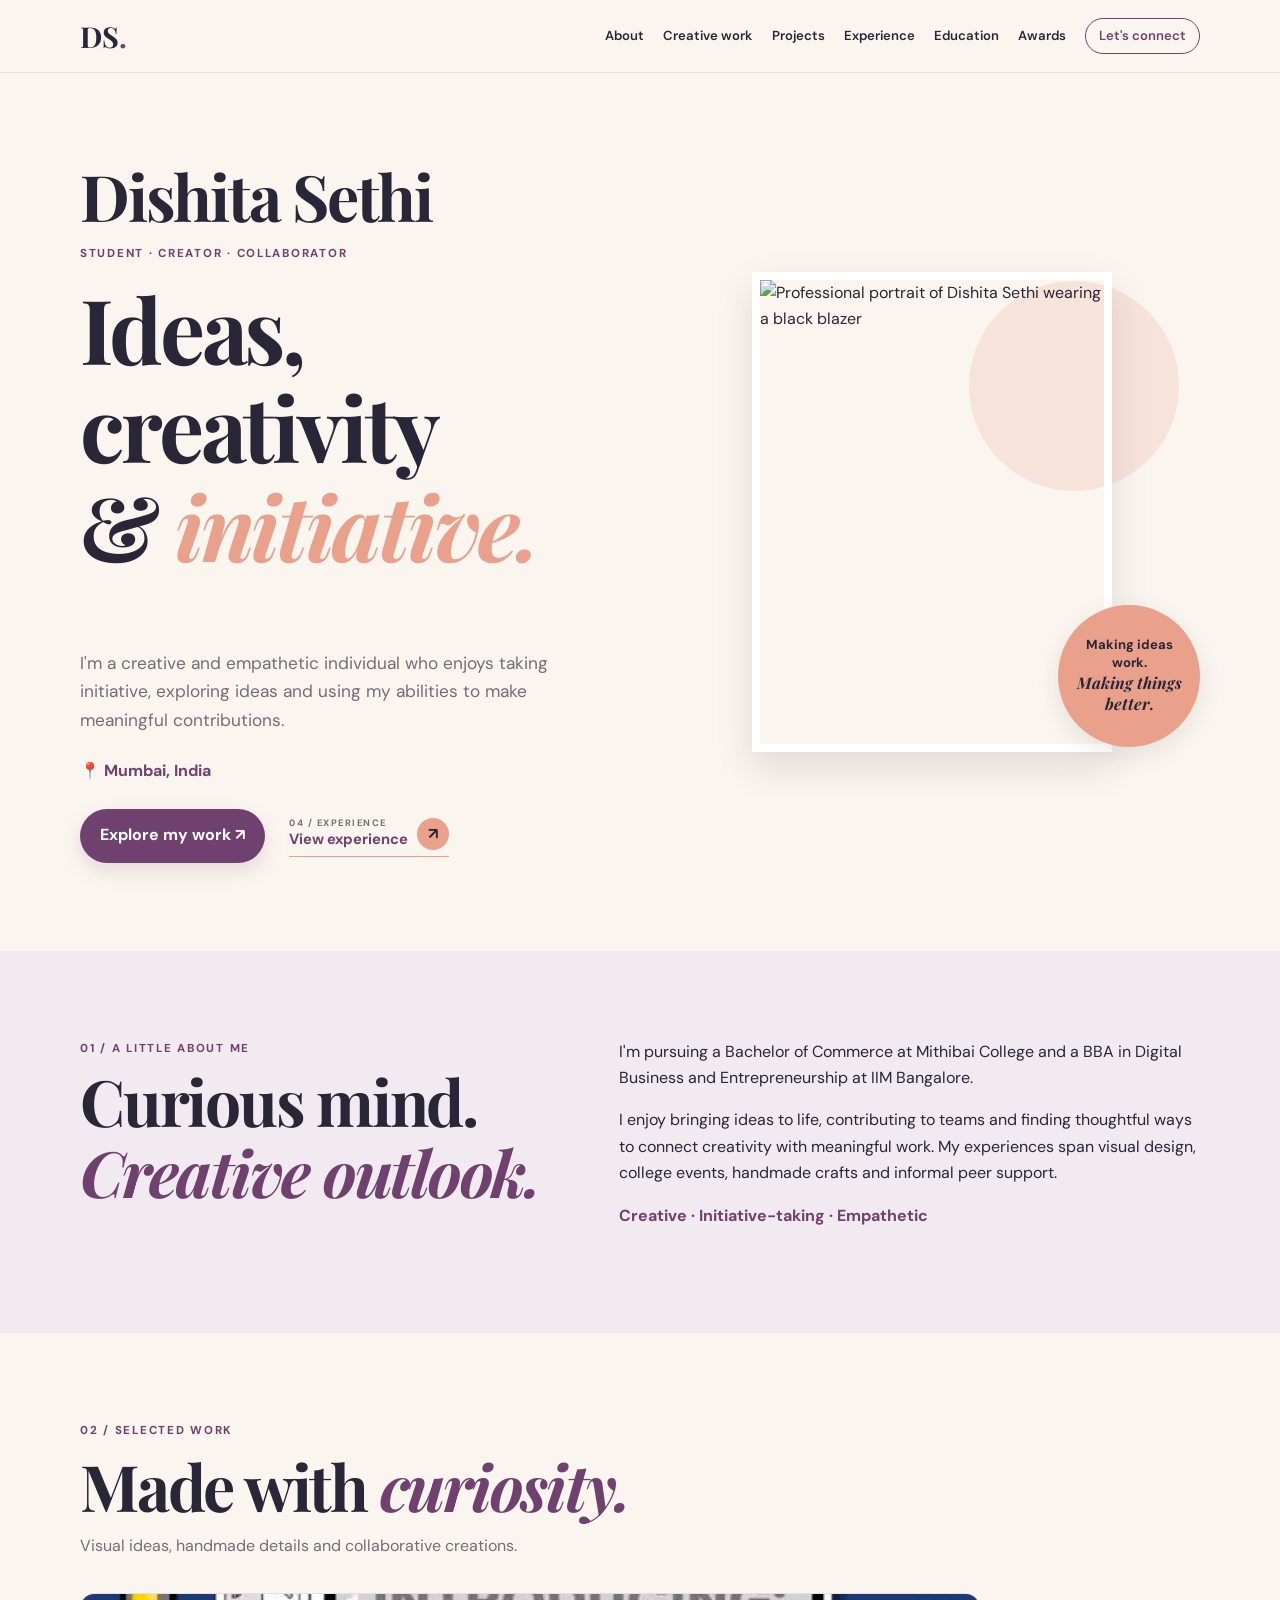
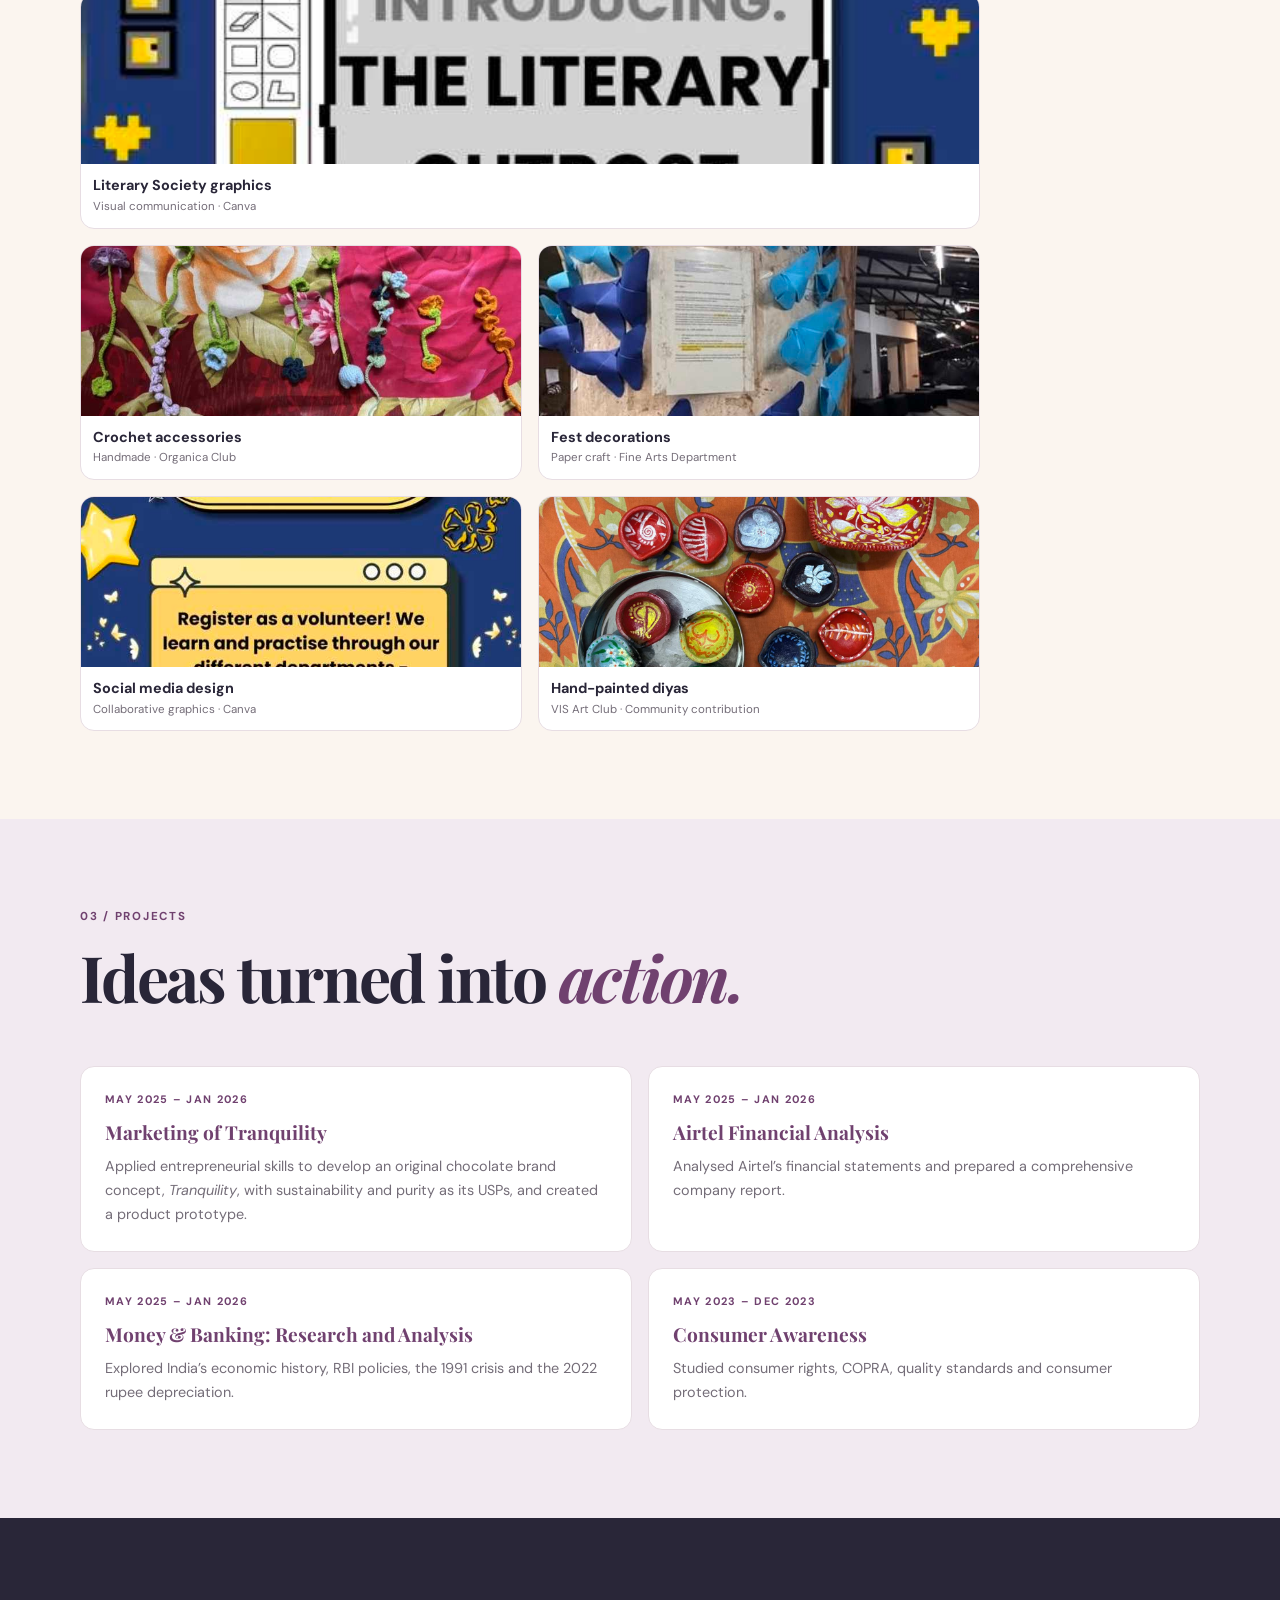
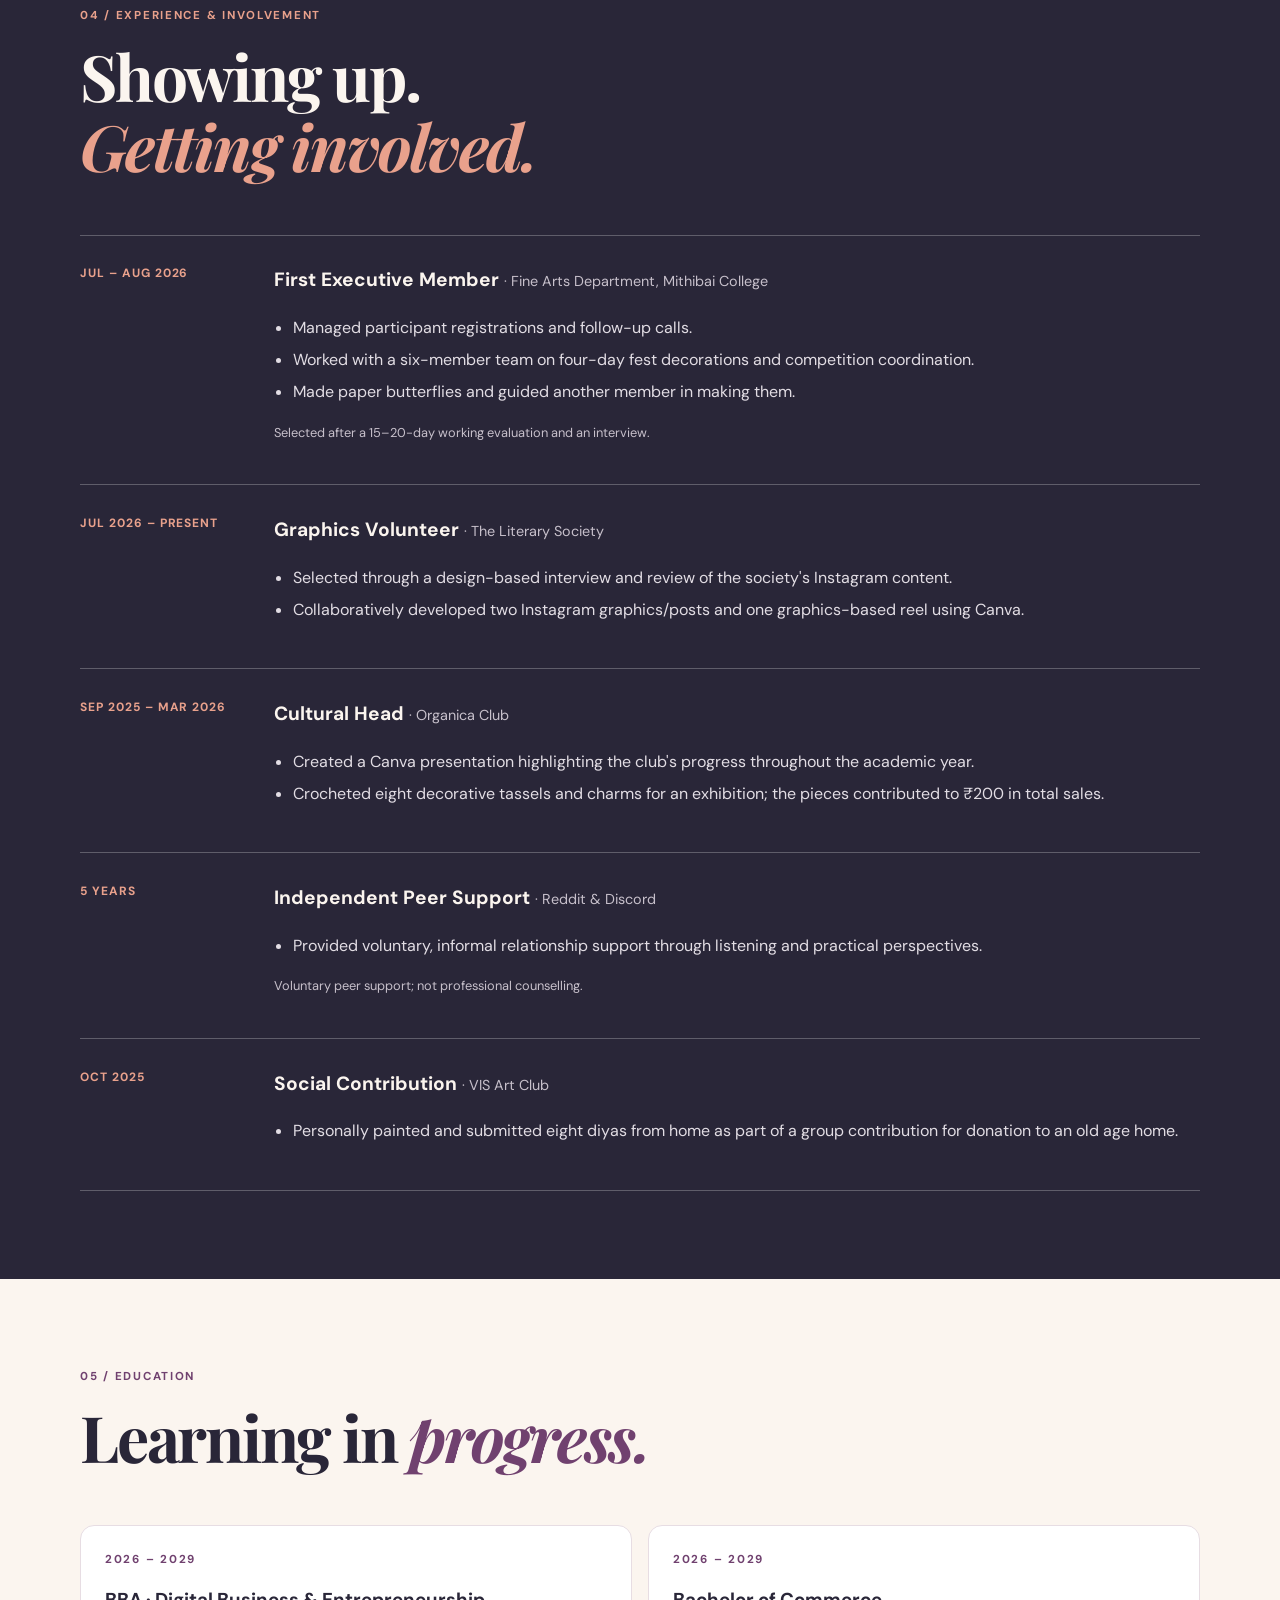
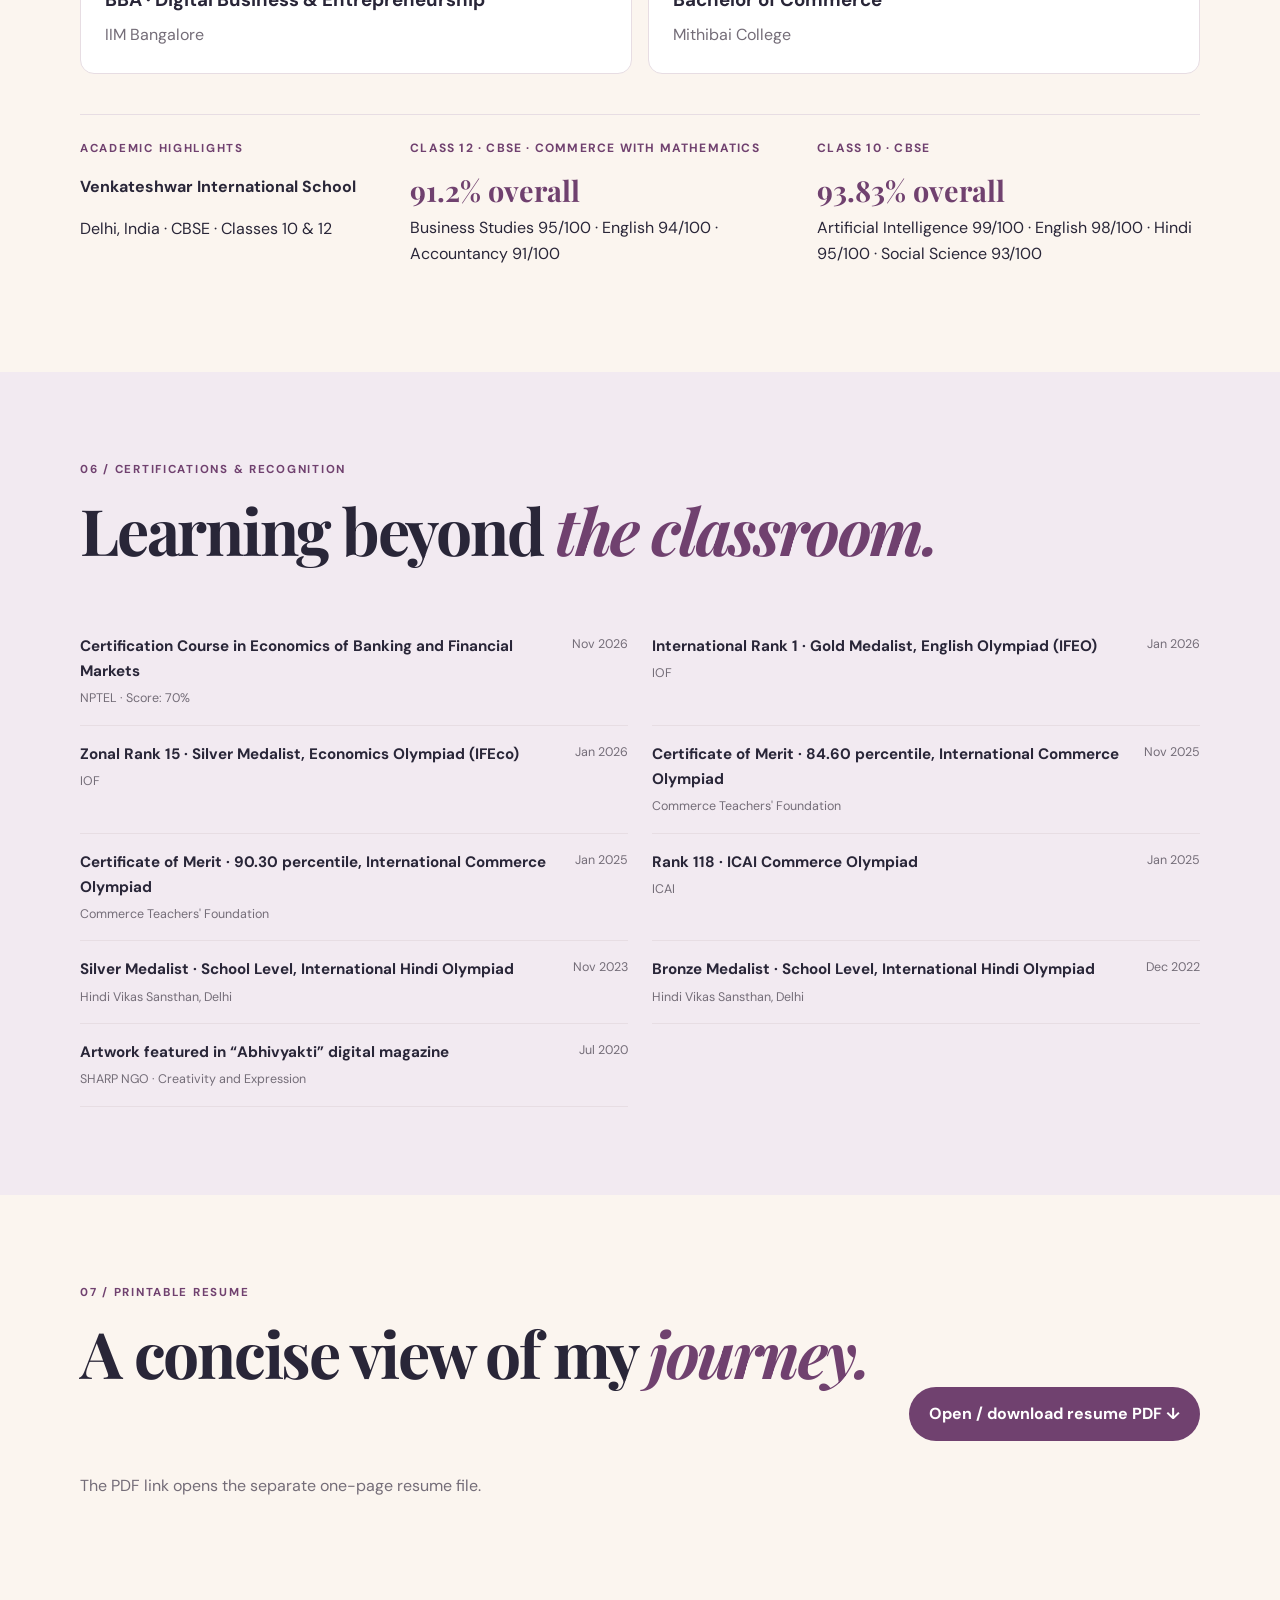
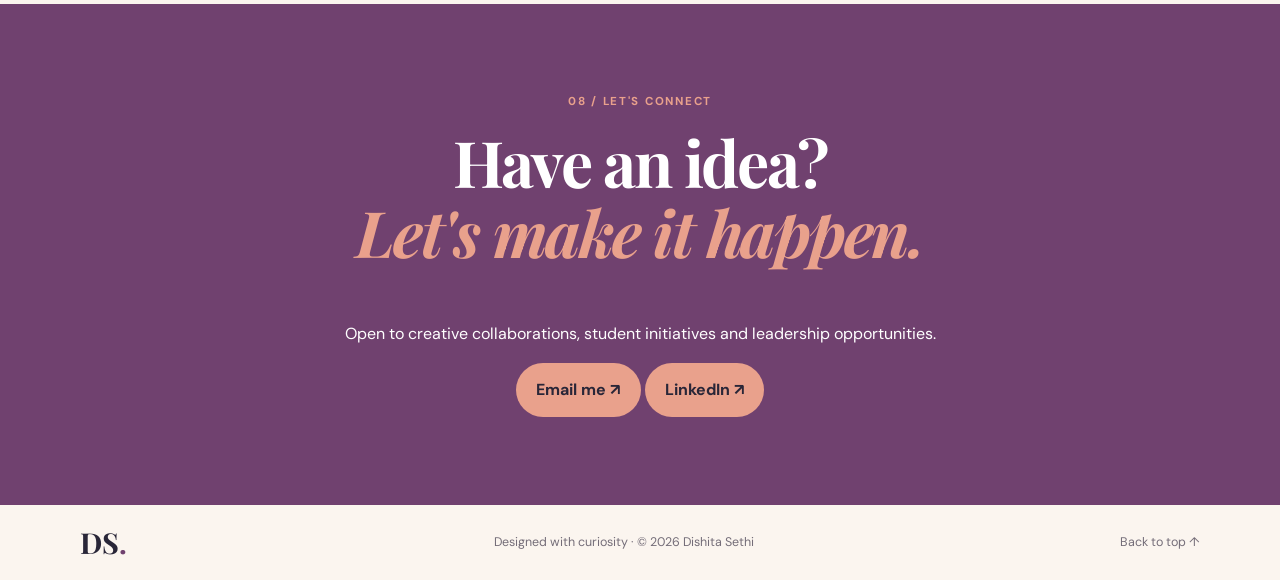
==== index.html @ 13af88f1 "Embed homepage portrait to fix image loading" ====
<!DOCTYPE html>
<html lang="en">
<head>
  <meta charset="UTF-8">
  <meta name="viewport" content="width=device-width, initial-scale=1.0">
  <meta name="description" content="Dishita Sethi's portfolio: creative work, student leadership and experiences.">
  <title>Dishita Sethi | Portfolio</title>
  <link rel="preconnect" href="https://fonts.googleapis.com">
  <link rel="preconnect" href="https://fonts.gstatic.com" crossorigin>
  <link href="https://fonts.googleapis.com/css2?family=DM+Sans:wght@400;500;600;700&family=Playfair+Display:ital,wght@0,600;0,700;1,600&display=swap" rel="stylesheet">
  <link rel="stylesheet" href="style.css?v=20261117-portrait-inline">
</head>
<body>
  <a class="skip-link" href="#main">Skip to content</a>
  <header class="site-header">
    <nav class="nav container" aria-label="Main navigation">
      <a class="wordmark" href="#home">DS<span>.</span></a>
      <div class="nav-links">
        <a href="#about">About</a><a href="#work">Creative work</a><a href="#projects">Projects</a>
        <a href="#experience">Experience</a><a href="#education">Education</a>
        <a href="#certifications">Awards</a><a class="nav-cta" href="#contact">Let's connect</a>
      </div>
    </nav>
  </header>

  <main id="main">
    <section class="hero section container" id="home">
      <div class="hero-copy">
        <h2 class="hero-name">Dishita Sethi</h2>
        <p class="eyebrow">Student · Creator · Collaborator</p>
        <h1>Ideas, creativity<br>&amp; <em>initiative.</em></h1>
        <p class="intro">I'm a creative and empathetic individual who enjoys taking initiative, exploring ideas and using my abilities to make meaningful contributions.</p>
        <p class="location">📍 Mumbai, India</p>
        <div class="hero-actions">
          <a class="button" href="#work">Explore my work ↗</a>
          <a class="text-link" href="#experience"><span class="experience-index">04 / EXPERIENCE</span><span class="experience-label">View experience</span><span class="link-arrow" aria-hidden="true">↗</span></a>
        </div>
      </div>
      <div class="hero-art">
        <img class="hero-main" src="[data-uri]
/9k=
" alt="Professional portrait of Dishita Sethi wearing a black blazer">
        <p class="hero-note">Making ideas work.<br><em>Making things better.</em></p>
      </div>
    </section>

    <section class="section soft" id="about">
      <div class="container two-col">
        <div><p class="eyebrow">01 / A little about me</p><h2>Curious mind.<br><em>Creative outlook.</em></h2></div>
        <div><p>I'm pursuing a Bachelor of Commerce at Mithibai College and a BBA in Digital Business and Entrepreneurship at IIM Bangalore.</p><p>I enjoy bringing ideas to life, contributing to teams and finding thoughtful ways to connect creativity with meaningful work. My experiences span visual design, college events, handmade crafts and informal peer support.</p><p class="traits">Creative · Initiative-taking · Empathetic</p></div>
      </div>
    </section>

    <section class="section container" id="work">
      <div class="section-heading"><div class="work-heading-copy"><p class="eyebrow">02 / Selected work</p><h2>Made with <em>curiosity.</em></h2><p class="muted">Visual ideas, handmade details and collaborative creations.</p></div></div>
      <div class="work-grid">
        <article class="work-card work-featured"><img src="literary-outpost.png" alt="Literary Society announcement graphic"><div><h3>Literary Society graphics</h3><p>Visual communication · Canva</p></div></article>
        <article class="work-card"><img src="crochet-charms.png" alt="Colourful handmade crochet charms"><div><h3>Crochet accessories</h3><p>Handmade · Organica Club</p></div></article>
        <article class="work-card"><img src="fine-arts-butterflies.png" alt="Handmade blue paper butterflies"><div><h3>Fest decorations</h3><p>Paper craft · Fine Arts Department</p></div></article>
        <article class="work-card"><img src="literary-volunteer-post.png" alt="Literary Society volunteer recruitment graphic"><div><h3>Social media design</h3><p>Collaborative graphics · Canva</p></div></article>
        <article class="work-card"><img src="hand-painted-diyas.jpg" alt="Eight hand-painted diyas made for a group donation"><div><h3>Hand-painted diyas</h3><p>VIS Art Club · Community contribution</p></div></article>
      </div>
    </section>


    <section class="section soft" id="projects">
      <div class="container">
        <p class="eyebrow">03 / Projects</p><h2>Ideas turned into <em>action.</em></h2>
        <div class="projects-grid">
          <article class="project-card">
            <p class="project-date">MAY 2025 – JAN 2026</p>
            <h3>Marketing of Tranquility</h3>
            <p>Applied entrepreneurial skills to develop an original chocolate brand concept, <em>Tranquility</em>, with sustainability and purity as its USPs, and created a product prototype.</p>
          </article>
          <article class="project-card">
            <p class="project-date">MAY 2025 – JAN 2026</p>
            <h3>Airtel Financial Analysis</h3>
            <p>Analysed Airtel’s financial statements and prepared a comprehensive company report.</p>
          </article>
          <article class="project-card">
            <p class="project-date">MAY 2025 – JAN 2026</p>
            <h3>Money &amp; Banking: Research and Analysis</h3>
            <p>Explored India’s economic history, RBI policies, the 1991 crisis and the 2022 rupee depreciation.</p>
          </article>
          <article class="project-card">
            <p class="project-date">MAY 2023 – DEC 2023</p>
            <h3>Consumer Awareness</h3>
            <p>Studied consumer rights, COPRA, quality standards and consumer protection.</p>
          </article>
        </div>
      </div>
    </section>

    <section class="section dark" id="experience">
      <div class="container">
        <p class="eyebrow">04 / Experience &amp; involvement</p><h2>Showing up.<br><em>Getting involved.</em></h2>
        <div class="timeline">
          <article><time>JUL – AUG 2026</time><div><h3>First Executive Member <span>· Fine Arts Department, Mithibai College</span></h3><ul><li>Managed participant registrations and follow-up calls.</li><li>Worked with a six-member team on four-day fest decorations and competition coordination.</li><li>Made paper butterflies and guided another member in making them.</li></ul><p class="small-note">Selected after a 15–20-day working evaluation and an interview.</p></div></article>
          <article><time>JUL 2026 – PRESENT</time><div><h3>Graphics Volunteer <span>· The Literary Society</span></h3><ul><li>Selected through a design-based interview and review of the society's Instagram content.</li><li>Collaboratively developed two Instagram graphics/posts and one graphics-based reel using Canva.</li></ul></div></article>
          <article><time>SEP 2025 – MAR 2026</time><div><h3>Cultural Head <span>· Organica Club</span></h3><ul><li>Created a Canva presentation highlighting the club's progress throughout the academic year.</li><li>Crocheted eight decorative tassels and charms for an exhibition; the pieces contributed to ₹200 in total sales.</li></ul></div></article>
          <article><time>5 YEARS</time><div><h3>Independent Peer Support <span>· Reddit &amp; Discord</span></h3><ul><li>Provided voluntary, informal relationship support through listening and practical perspectives.</li></ul><p class="small-note">Voluntary peer support; not professional counselling.</p></div></article>
          <article><time>OCT 2025</time><div><h3>Social Contribution <span>· VIS Art Club</span></h3><ul><li>Personally painted and submitted eight diyas from home as part of a group contribution for donation to an old age home.</li></ul></div></article>
        </div>
      </div>
    </section>

    <section class="section container" id="education">
      <p class="eyebrow">05 / Education</p><h2>Learning in <em>progress.</em></h2>
      <div class="education-grid"><article><p class="eyebrow">2026 – 2029</p><h3>BBA · Digital Business &amp; Entrepreneurship</h3><p>IIM Bangalore</p></article><article><p class="eyebrow">2026 – 2029</p><h3>Bachelor of Commerce</h3><p>Mithibai College</p></article></div>
      <div class="academics">
        <div><p class="eyebrow">Academic highlights</p><h3>Venkateshwar International School</h3><p>Delhi, India · CBSE · Classes 10 &amp; 12</p></div>
        <div><h3 class="label">CLASS 12 · CBSE · COMMERCE WITH MATHEMATICS</h3><p class="percentage">91.2% overall</p><p>Business Studies 95/100 · English 94/100 · Accountancy 91/100</p></div>
        <div><h3 class="label">CLASS 10 · CBSE</h3><p class="percentage">93.83% overall</p><p>Artificial Intelligence 99/100 · English 98/100 · Hindi 95/100 · Social Science 93/100</p></div>
      </div>
    </section>

    <section class="section soft" id="certifications">
      <div class="container"><p class="eyebrow">06 / Certifications &amp; recognition</p><h2>Learning beyond <em>the classroom.</em></h2>
        <div class="awards">
          <article><div><h3>Certification Course in Economics of Banking and Financial Markets</h3><p>NPTEL · Score: 70%</p></div><time>Nov 2026</time></article>
          <article><div><h3>International Rank 1 · Gold Medalist, English Olympiad (IFEO)</h3><p>IOF</p></div><time>Jan 2026</time></article>
          <article><div><h3>Zonal Rank 15 · Silver Medalist, Economics Olympiad (IFEco)</h3><p>IOF</p></div><time>Jan 2026</time></article>
          <article><div><h3>Certificate of Merit · 84.60 percentile, International Commerce Olympiad</h3><p>Commerce Teachers' Foundation</p></div><time>Nov 2025</time></article>
          <article><div><h3>Certificate of Merit · 90.30 percentile, International Commerce Olympiad</h3><p>Commerce Teachers' Foundation</p></div><time>Jan 2025</time></article>
          <article><div><h3>Rank 118 · ICAI Commerce Olympiad</h3><p>ICAI</p></div><time>Jan 2025</time></article>
          <article><div><h3>Silver Medalist · School Level, International Hindi Olympiad</h3><p>Hindi Vikas Sansthan, Delhi</p></div><time>Nov 2023</time></article>
          <article><div><h3>Bronze Medalist · School Level, International Hindi Olympiad</h3><p>Hindi Vikas Sansthan, Delhi</p></div><time>Dec 2022</time></article>
          <article><div><h3>Artwork featured in “Abhivyakti” digital magazine</h3><p>SHARP NGO · Creativity and Expression</p></div><time>Jul 2020</time></article>
        </div>
      </div>
    </section>

    <section class="section container" id="resume">
      <div class="section-heading"><div><p class="eyebrow">07 / Printable resume</p><h2>A concise view of my <em>journey.</em></h2></div><a class="button" href="resume.PDF" target="_blank" rel="noopener">Open / download resume PDF ↓</a></div>
      <p class="muted">The PDF link opens the separate one-page resume file.</p>
    </section>

    <section class="section contact" id="contact"><div class="container"><p class="eyebrow">08 / Let's connect</p><h2>Have an idea?<br><em>Let's make it happen.</em></h2><p>Open to creative collaborations, student initiatives and leadership opportunities.</p><div class="contact-links">
        <a class="button light" href="mailto:dishitasethi56@gmail.com">Email me ↗</a>
        <a class="button light" href="https://www.linkedin.com/in/dishita-s-14ba99420/" target="_blank" rel="noopener noreferrer">LinkedIn ↗</a>
      </div></div></section>
  </main>
  <footer><div class="container footer-inner"><a class="wordmark" href="#home">DS<span>.</span></a><p>Designed with curiosity · © 2026 Dishita Sethi</p><a href="#home">Back to top ↑</a></div></footer>
</body>
</html>
---- style.css ----
/* Portfolio styles — plum, peach and warm ivory palette */
:root {
  --plum: #70416F;
  --peach: #E9A18C;
  --ink: #292638;
  --ivory: #FBF5EF;
  --paper: #FFFFFF;
  --muted: #746D78;
  --line: #E7DDE3;
  --soft: #F2EAF1;
}
* { box-sizing: border-box; }
html { scroll-behavior: smooth; }
body { margin: 0; background: var(--ivory); color: var(--ink); font: 16px/1.65 "DM Sans", sans-serif; }
img { display: block; max-width: 100%; }
a { color: inherit; }
h1, h2, h3, p { margin-top: 0; }
h1, h2 { font-family: "Playfair Display", serif; line-height: 1.1; letter-spacing: -.035em; }
h1 { font-size: clamp(3rem, 7vw, 6rem); }
h2 { font-size: clamp(2.3rem, 5vw, 4rem); }
h1 em, h2 em { color: var(--plum); }
.hero h1 em { color: var(--peach); }
.container { width: min(1120px, calc(100% - 3rem)); margin: auto; }
.section { padding: 5.5rem 0; }
.soft { background: var(--soft); }
.dark { background: var(--ink); color: var(--ivory); }
.eyebrow { color: var(--plum); font-size: .72rem; font-weight: 700; letter-spacing: .15em; text-transform: uppercase; margin-bottom: 1rem; }
.dark .eyebrow, .dark h2 em { color: var(--peach); }
.muted, .small-note { color: var(--muted); }
.small-note { font-size: .8rem; }
.skip-link { position: absolute; left: -999px; top: 1rem; background: white; padding: .7rem; z-index: 20; }
.skip-link:focus { left: 1rem; }
.site-header { position: sticky; top: 0; z-index: 10; background: rgba(251,245,239,.96); border-bottom: 1px solid var(--line); }
.nav, .nav-links, .footer-inner { display: flex; align-items: center; justify-content: space-between; }
.nav { min-height: 72px; gap: 1.5rem; }
.wordmark { font: 700 1.8rem "Playfair Display", serif; text-decoration: none; }
.wordmark span { color: var(--plum); }
.nav-links { gap: 1.2rem; flex-wrap: wrap; }
.nav-links a { font-size: .82rem; font-weight: 600; text-decoration: none; }
.nav-cta { border: 1px solid var(--plum); border-radius: 30px; padding: .4rem .8rem; color: var(--plum); }
.hero { min-height: 610px; display: grid; grid-template-columns: 1fr 1fr; align-items: center; gap: 3rem; }
.intro { max-width: 520px; color: var(--muted); font-size: 1.08rem; margin-bottom: 1.5rem; }
.button { display: inline-block; background: var(--plum); color: white; border: 1px solid transparent; border-radius: 30px; padding: .8rem 1.2rem; text-decoration: none; font-weight: 700; }
.button:hover { background: var(--peach); color: var(--ink); }
.hero-art { min-height: 480px; position: relative; }
.hero-art::before { content: ""; position: absolute; width: 210px; height: 210px; border-radius: 50%; background: #E9A18C35; right: 4%; top: 2%; }
.hero-note { position: absolute; right: 0; bottom: -8px; z-index: 2; width: 142px; height: 142px; padding: 1rem; display: flex; flex-direction: column; align-items: center; justify-content: center; text-align: center; box-sizing: border-box; background: var(--peach); color: var(--ink); border-radius: 50%; font: 700 .82rem/1.35 "DM Sans", sans-serif; box-shadow: 0 8px 24px #29263818; }
.hero-note em { font-family: "Playfair Display", serif; font-size: 1rem; }
.hero-art img { position: absolute; object-fit: cover; border: 8px solid white; box-shadow: 0 15px 35px #29263820; }
.hero-main { width: min(78%, 360px); height: auto; aspect-ratio: 3 / 4; max-height: 450px; right: 8%; top: 0; transform: rotate(2deg); object-position: center top; }
.hero-small { width: 48%; height: 190px; left: 0; bottom: 0; transform: rotate(-5deg); }
.two-col { display: grid; grid-template-columns: .9fr 1.1fr; gap: 4rem; }
.traits { color: var(--plum); font-weight: 700; }
.section-heading { display: flex; justify-content: space-between; align-items: end; gap: 2rem; margin-bottom: 2rem; }
.section-heading .muted { max-width: 300px; }
.work-grid { display: grid; grid-template-columns: repeat(2, minmax(0, 1fr)); gap: 1rem; max-width: 900px; }
.work-featured { grid-column: 1 / -1; }
.work-featured img { height: 230px; }
.work-card { background: white; border: 1px solid var(--line); border-radius: 14px; overflow: hidden; }
.work-card img { width: 100%; height: 170px; object-fit: cover; background: var(--soft); }
.work-card div { padding: .75rem; }
.work-card h3 { font-size: .9rem; line-height: 1.35; margin-bottom: .2rem; }
.work-card p { color: var(--muted); font-size: .72rem; line-height: 1.45; margin: 0; }
.timeline { border-top: 1px solid #ffffff40; }
.timeline article { display: grid; grid-template-columns: 170px 1fr; gap: 1.5rem; padding: 1.8rem 0; border-bottom: 1px solid #ffffff40; }
.timeline time { color: var(--peach); font-size: .75rem; font-weight: 700; letter-spacing: .08em; }
.timeline h3 { font-size: 1.2rem; }
.timeline h3 span { color: #c7c0cb; font-size: .9rem; font-weight: 400; }
.timeline ul { padding-left: 1.2rem; color: #e2dde4; }
.timeline li { margin-bottom: .35rem; }
.timeline .small-note { color: #c7c0cb; }
.education-grid { display: grid; grid-template-columns: 1fr 1fr; gap: 1rem; }
.education-grid article { padding: 1.5rem; background: white; border: 1px solid var(--line); border-radius: 14px; }
.education-grid h3 { margin-bottom: .4rem; }
.education-grid p:last-child { margin-bottom: 0; color: var(--muted); }
.academics { display: grid; grid-template-columns: .8fr 1fr 1fr; gap: 1.5rem; margin-top: 2.5rem; padding-top: 1.5rem; border-top: 1px solid var(--line); }
.academics h3 { font-size: 1rem; }
.academics .label { color: var(--plum); font-size: .75rem; letter-spacing: .1em; }
.percentage { color: var(--plum); font: 700 1.8rem "Playfair Display", serif; margin-bottom: .4rem; }
.awards { display: grid; grid-template-columns: 1fr 1fr; gap: 0 1.5rem; margin-top: 2rem; }
.awards article { display: flex; justify-content: space-between; align-items: flex-start; gap: 1rem; padding: 1rem 0; border-bottom: 1px solid var(--line); text-align: left; }
.awards article > div { min-width: 0; text-align: left; }
.awards h3 { font-size: .95rem; margin: 0 0 .25rem; text-align: left; }
.awards p, .awards time { color: var(--muted); font-size: .78rem; margin: 0; }
.awards time { white-space: nowrap; text-align: left; }
.contact { background: var(--plum); color: white; text-align: center; }
.contact .eyebrow, .contact h2 em { color: var(--peach); }
.contact .button.light { background: var(--peach); color: var(--ink); }
.footer-inner { min-height: 75px; gap: 1rem; }
.footer-inner p, .footer-inner > a:last-child { color: var(--muted); font-size: .78rem; margin: 0; text-decoration: none; }
@media (max-width: 760px) {
  .container { width: min(100% - 2rem, 560px); }
  .section { padding: 4rem 0; }
  .nav { align-items: flex-start; padding: .8rem 0; }
  .nav-links { justify-content: flex-end; gap: .5rem .8rem; }
  .nav-links a { font-size: .7rem; }
  .hero, .two-col { grid-template-columns: 1fr; }
  .hero { padding-top: 3.5rem; }
  .hero-art { min-height: 490px; }
  .hero-note { right: 0; bottom: -2px; width: 118px; height: 118px; padding: .75rem; font-size: .68rem; }
  .hero-main { width: min(82%, 340px); height: auto; aspect-ratio: 3 / 4; max-height: 430px; right: 8%; top: 0; }
  .hero-small { height: 155px; }
  .section-heading { align-items: flex-start; flex-direction: column; }
  .work-grid { grid-template-columns: repeat(2, minmax(0, 1fr)); gap: .7rem; }
  .work-card img { height: 125px; }
  .work-featured img { height: 175px; }
  .awards, .education-grid, .academics { grid-template-columns: 1fr; }
  .timeline article { grid-template-columns: 1fr; gap: .4rem; }
  .footer-inner { flex-wrap: wrap; padding: 1rem 0; }
}
@media (prefers-reduced-motion: reduce) {
  html { scroll-behavior: auto; }
}


/* Projects */
.location { color: var(--plum); font-weight: 700; margin: 0 0 1.5rem; }
.projects-grid { display: grid; grid-template-columns: repeat(2, minmax(0, 1fr)); gap: 1rem; margin-top: 2rem; }
.project-card { padding: 1.5rem; background: var(--paper); border: 1px solid var(--line); border-radius: 14px; }
.project-card h3 { color: var(--plum); font: 700 1.2rem/1.3 "Playfair Display", serif; margin: 0 0 .65rem; }
.project-card p:last-child { color: var(--muted); font-size: .9rem; margin: 0; }
.project-card .project-date { color: var(--plum); font-size: .68rem; font-weight: 700; letter-spacing: .12em; margin: 0 0 .7rem; }
@media (max-width: 760px) {
  .projects-grid { grid-template-columns: 1fr; }
}


/* Centered personal identity and initials monogram */
.hero { grid-template-rows: auto 1fr; row-gap: 1.2rem; }
.hero-identity { grid-column: 1 / -1; display: flex; flex-direction: column; align-items: center; justify-content: center; text-align: center; gap: .65rem; padding-top: .25rem; }
.monogram { width: 82px; height: 82px; display: grid; place-items: center; border-radius: 50%; background: var(--plum); color: var(--ivory); border: 5px solid var(--peach); outline: 1px solid var(--plum); outline-offset: 4px; font: 700 1.7rem "Playfair Display", serif; letter-spacing: .04em; box-shadow: 0 8px 22px #29263820; }
.hero-name { color: var(--ink); font: 700 clamp(2.4rem, 5vw, 3.8rem)/1.08 "Playfair Display", serif; letter-spacing: -.035em; margin: .2rem 0 0; }
.hero-copy { min-width: 0; }
@media (max-width: 760px) {
  .hero { grid-template-rows: auto auto auto; row-gap: 1.2rem; }
  .hero-identity { padding-top: .2rem; }
  .monogram { width: 72px; height: 72px; font-size: 1.5rem; }
  .hero-name { font-size: clamp(2.2rem, 9vw, 3rem); }
}


/* The name stands alone; remove the separate initials badge. */
.hero-identity { gap: 0; }


/* Resume-style left-aligned name and role line */
.hero { grid-template-rows: 1fr; row-gap: 0; }
.hero-identity { display: none; }
.hero-name { text-align: left; margin: 0 0 .85rem; font-size: clamp(2.5rem, 5vw, 4rem); }
.hero-copy .eyebrow { text-align: left; margin-bottom: 1rem; }
@media (max-width: 760px) {
  .hero { grid-template-rows: auto; row-gap: 0; }
  .hero-name { font-size: clamp(2.35rem, 9vw, 3.2rem); }
}


/* Hero navigation actions */
.hero-actions { display: flex; align-items: center; flex-wrap: wrap; gap: 1rem 1.25rem; }
.text-link { color: var(--plum); font-size: .9rem; font-weight: 700; text-decoration: none; border-bottom: 1px solid var(--peach); padding-bottom: .15rem; }
.text-link:hover { color: var(--ink); border-color: var(--plum); }


/* Refined secondary hero action */
.hero-actions { gap: 1rem 1.35rem; }
.text-link { display: inline-flex; align-items: center; gap: .38rem; color: var(--plum); font-size: .9rem; font-weight: 700; text-decoration: none; border-bottom: 1px solid var(--peach); padding: .35rem 0 .2rem; transition: color .2s ease, border-color .2s ease; }
.link-arrow { display: inline-block; color: var(--peach); transition: transform .22s ease, color .22s ease; }
.text-link:hover, .text-link:focus-visible { color: var(--ink); border-color: var(--plum); }
.text-link:hover .link-arrow, .text-link:focus-visible .link-arrow { color: var(--plum); transform: translate(3px, -3px); }
.text-link:focus-visible { outline: 2px solid var(--peach); outline-offset: 5px; border-radius: 2px; }
@media (prefers-reduced-motion: reduce) { .text-link, .link-arrow { transition: none; } }


/* More distinctive editorial treatment for the experience link */
.hero-actions { display: flex; align-items: center; gap: 1rem 1.5rem; }
.hero-actions .button { box-shadow: 0 8px 20px #70416f26; }
.text-link { display: inline-grid; grid-template-columns: auto auto; grid-template-rows: auto auto; align-items: center; column-gap: .55rem; row-gap: .05rem; padding: .25rem 0 .35rem; border-bottom: 1px solid var(--peach); text-decoration: none; }
.experience-index { grid-column: 1 / 2; grid-row: 1; color: var(--muted); font-size: .58rem; font-weight: 700; letter-spacing: .16em; line-height: 1.2; }
.experience-label { grid-column: 1 / 2; grid-row: 2; color: var(--plum); font-size: .92rem; font-weight: 700; line-height: 1.35; }
.link-arrow { grid-column: 2; grid-row: 1 / 3; display: grid; place-items: center; width: 32px; height: 32px; border-radius: 50%; background: var(--peach); color: var(--ink); font-size: 1rem; transition: transform .22s ease, background .22s ease; }
.text-link:hover, .text-link:focus-visible { border-color: var(--plum); }
.text-link:hover .link-arrow, .text-link:focus-visible .link-arrow { background: var(--plum); color: white; transform: translate(3px, -3px); }
@media (max-width: 760px) { .hero-actions { gap: .9rem 1.2rem; } .experience-label { font-size: .88rem; } }
@media (prefers-reduced-motion: reduce) { .link-arrow { transition: none; } }


/* Tighten the whitespace beneath the About and Creative Work headings */
#about .two-col > div:first-child h2 { margin-bottom: .45rem; }
#work .section-heading { margin-bottom: 1.25rem; }
#work .section-heading h2 { margin-bottom: .35rem; }

/* Further tighten heading-to-content spacing in About and Creative Work */
#about .two-col { align-items: start; }
#about .two-col > div:first-child .eyebrow { margin-bottom: .55rem; }
#about .two-col > div:first-child h2 { margin: 0; }
#work .section-heading { align-items: start; margin-bottom: .55rem; }
#work .section-heading h2 { margin: 0; }
#work .section-heading > .muted { margin-top: .35rem; margin-bottom: 0; }
@media (max-width: 760px) {
  #work .section-heading { gap: .45rem; margin-bottom: .6rem; }
  #work .section-heading > .muted { margin-top: 0; }
}


/* Give the Creative Work title room to breathe before the gallery */
#work .section-heading { margin-bottom: 1.6rem; }
@media (max-width: 760px) {
  #work .section-heading { margin-bottom: 1.25rem; }
}


/* Group the Creative Work title and supporting line as one calm heading block */
#work .section-heading {
  display: block;
  margin-bottom: 2.15rem;
}
#work .work-heading-copy {
  max-width: 620px;
}
#work .work-heading-copy .eyebrow {
  margin-bottom: .7rem;
}
#work .work-heading-copy h2 {
  margin: 0;
}
#work .work-heading-copy .muted {
  max-width: 440px;
  margin: .8rem 0 0;
  line-height: 1.55;
}
@media (max-width: 760px) {
  #work .section-heading { margin-bottom: 1.8rem; }
  #work .work-heading-copy .muted { margin-top: .7rem; }
}


/* Ensure the homepage portrait stays in normal document flow on all screen sizes */
.hero-art .hero-main {
  position: relative;
  display: block;
  width: min(100%, 360px);
  height: auto;
  aspect-ratio: 3 / 4;
  max-height: none;
  right: auto;
  top: auto;
  margin: 0 auto;
  transform: none;
  object-fit: cover;
  object-position: center top;
}
@media (max-width: 760px) {
  .hero-art .hero-main {
    width: min(100%, 340px);
    height: auto;
  }
}


/* Final responsive portrait layout */
.hero-art .hero-main { position: relative; display: block; width: min(100%, 360px); height: auto; aspect-ratio: 3 / 4; max-height: none; right: auto; top: auto; margin: 0 auto; transform: none; object-fit: cover; object-position: center top; }
@media (max-width: 760px) { .hero-art .hero-main { width: min(100%, 340px); height: auto; } }
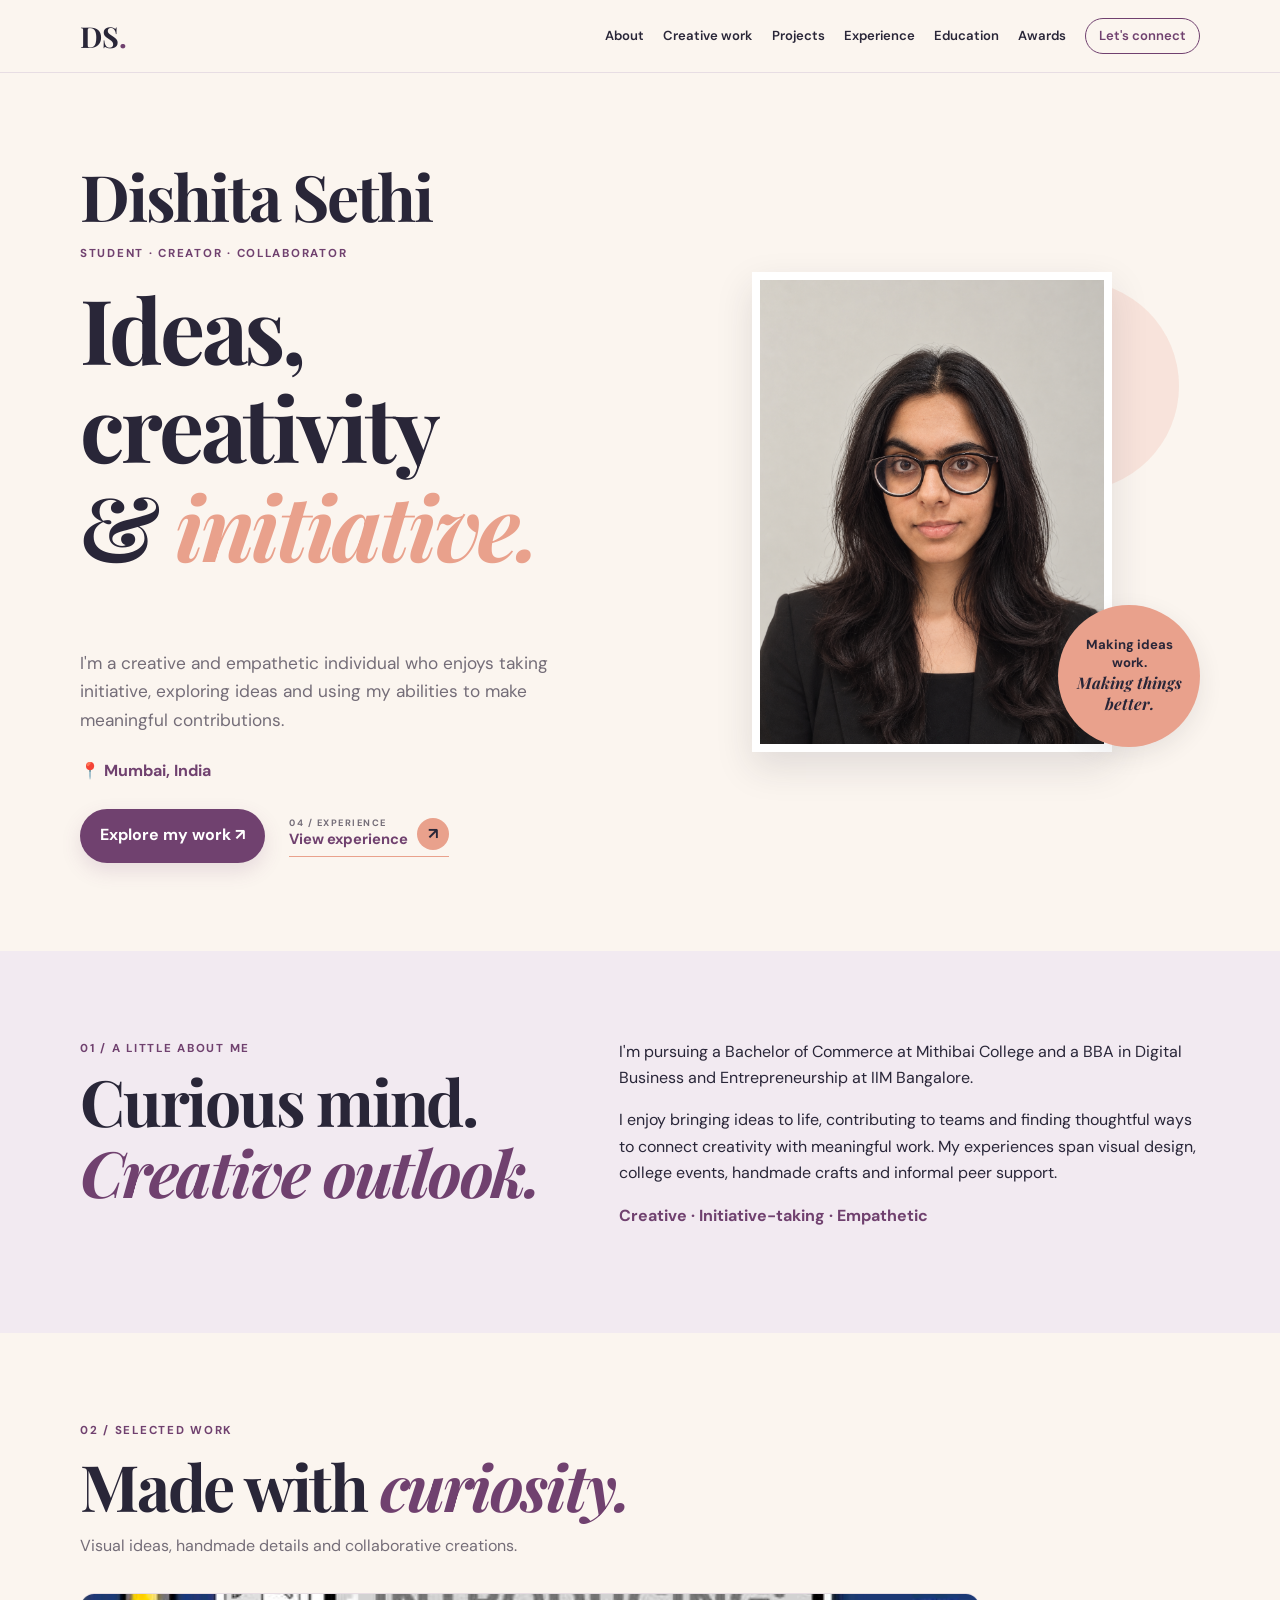
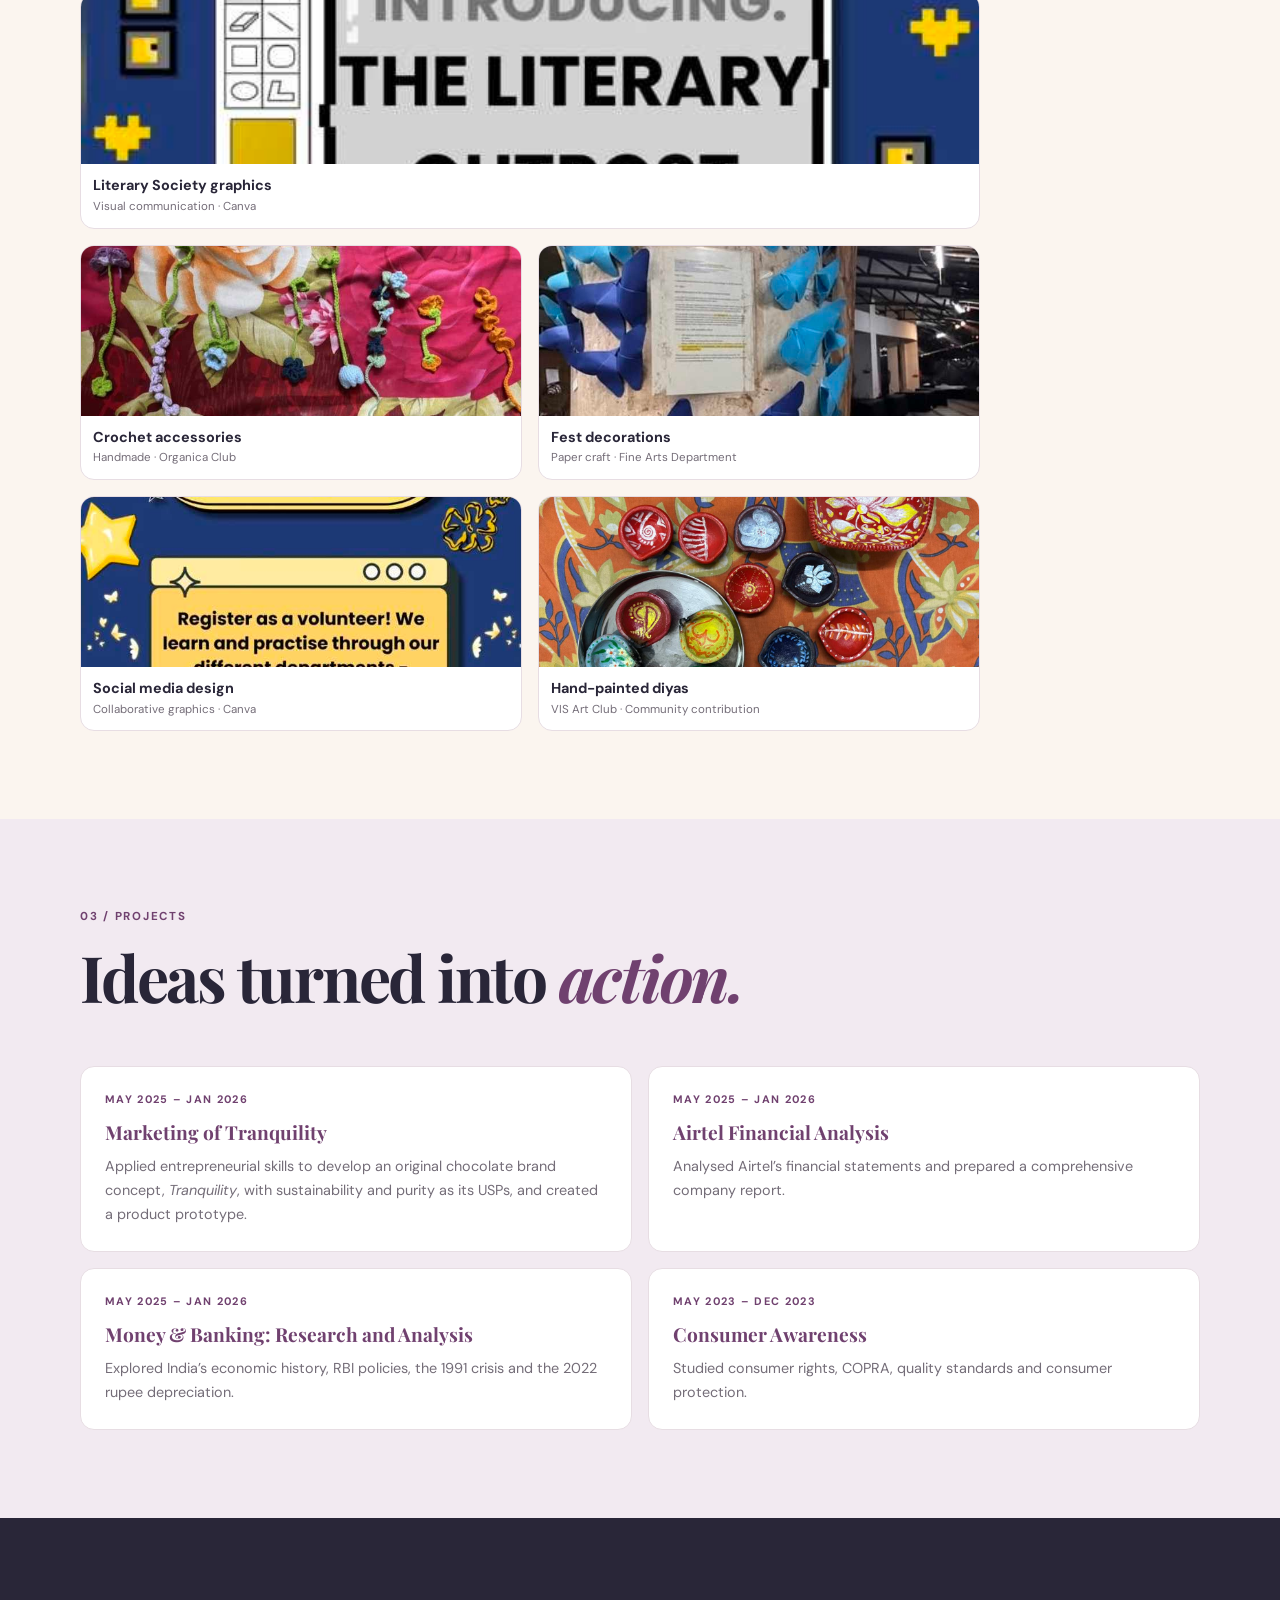
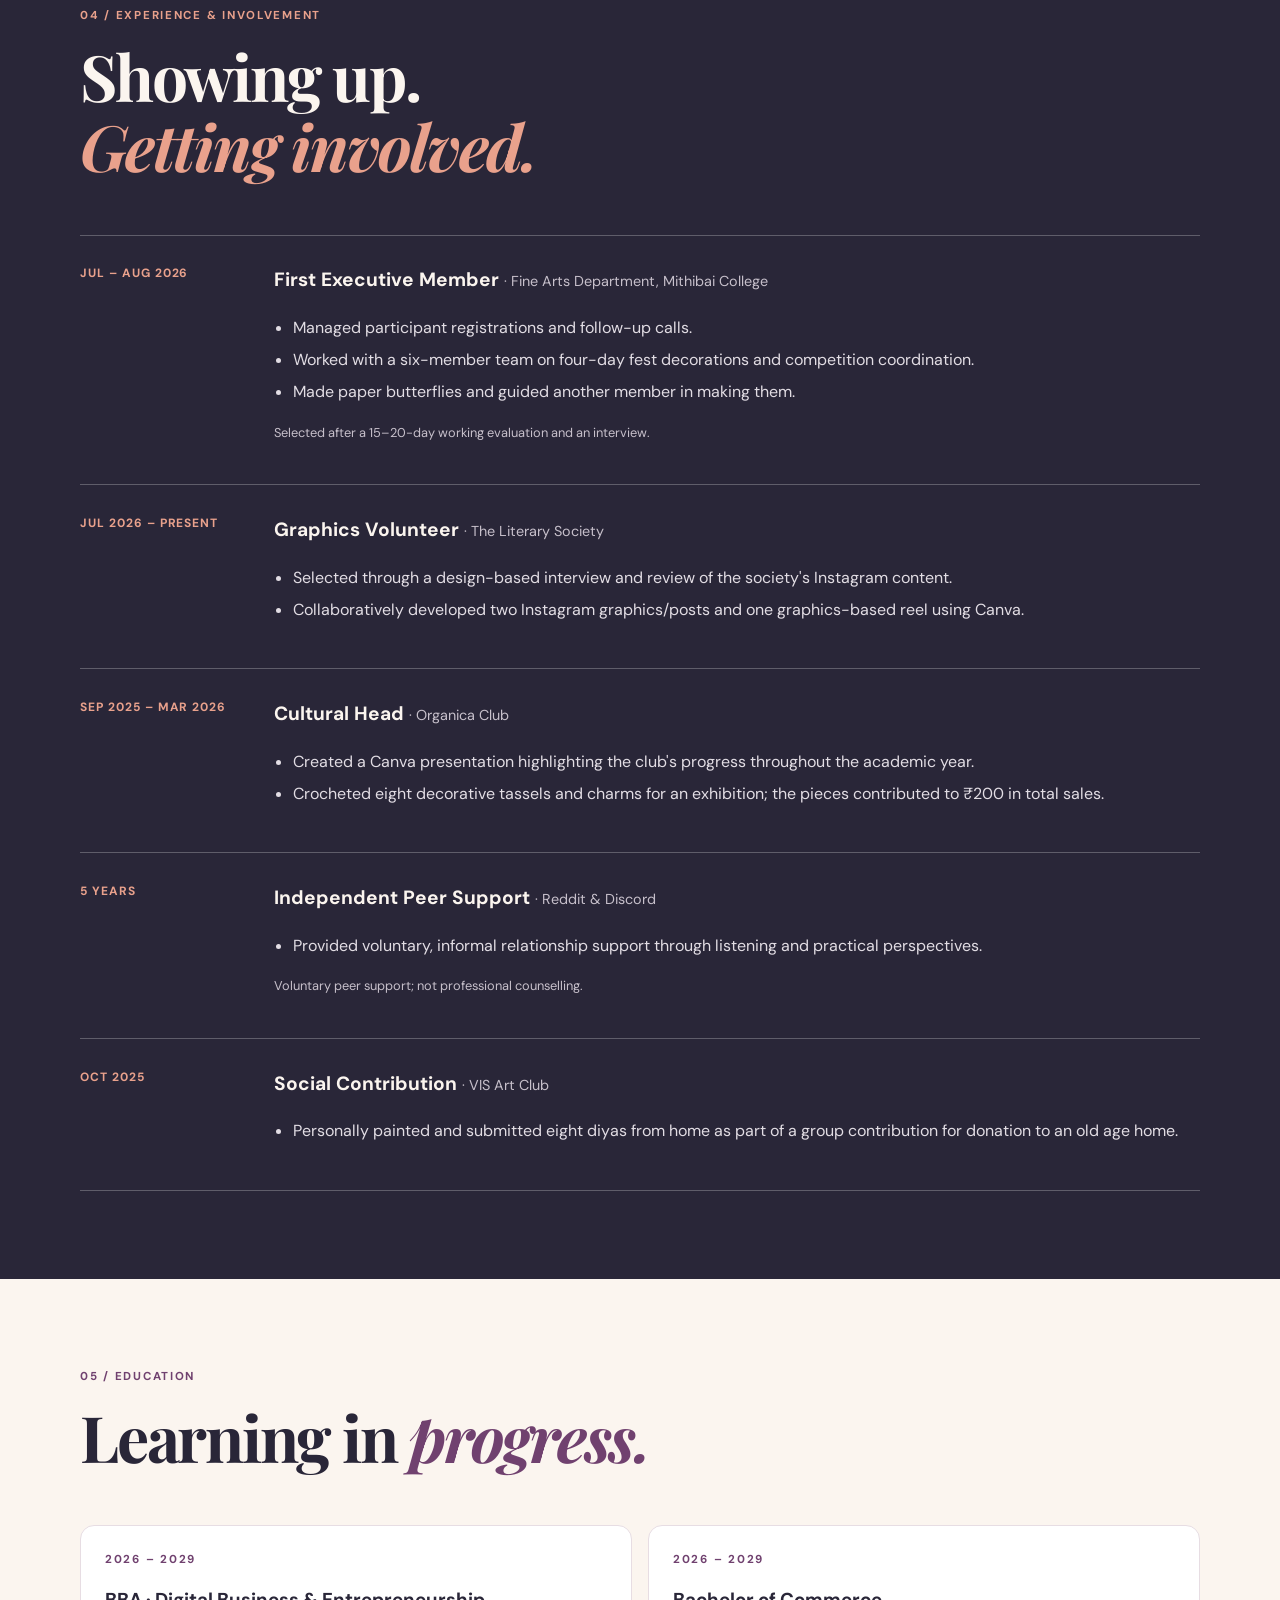
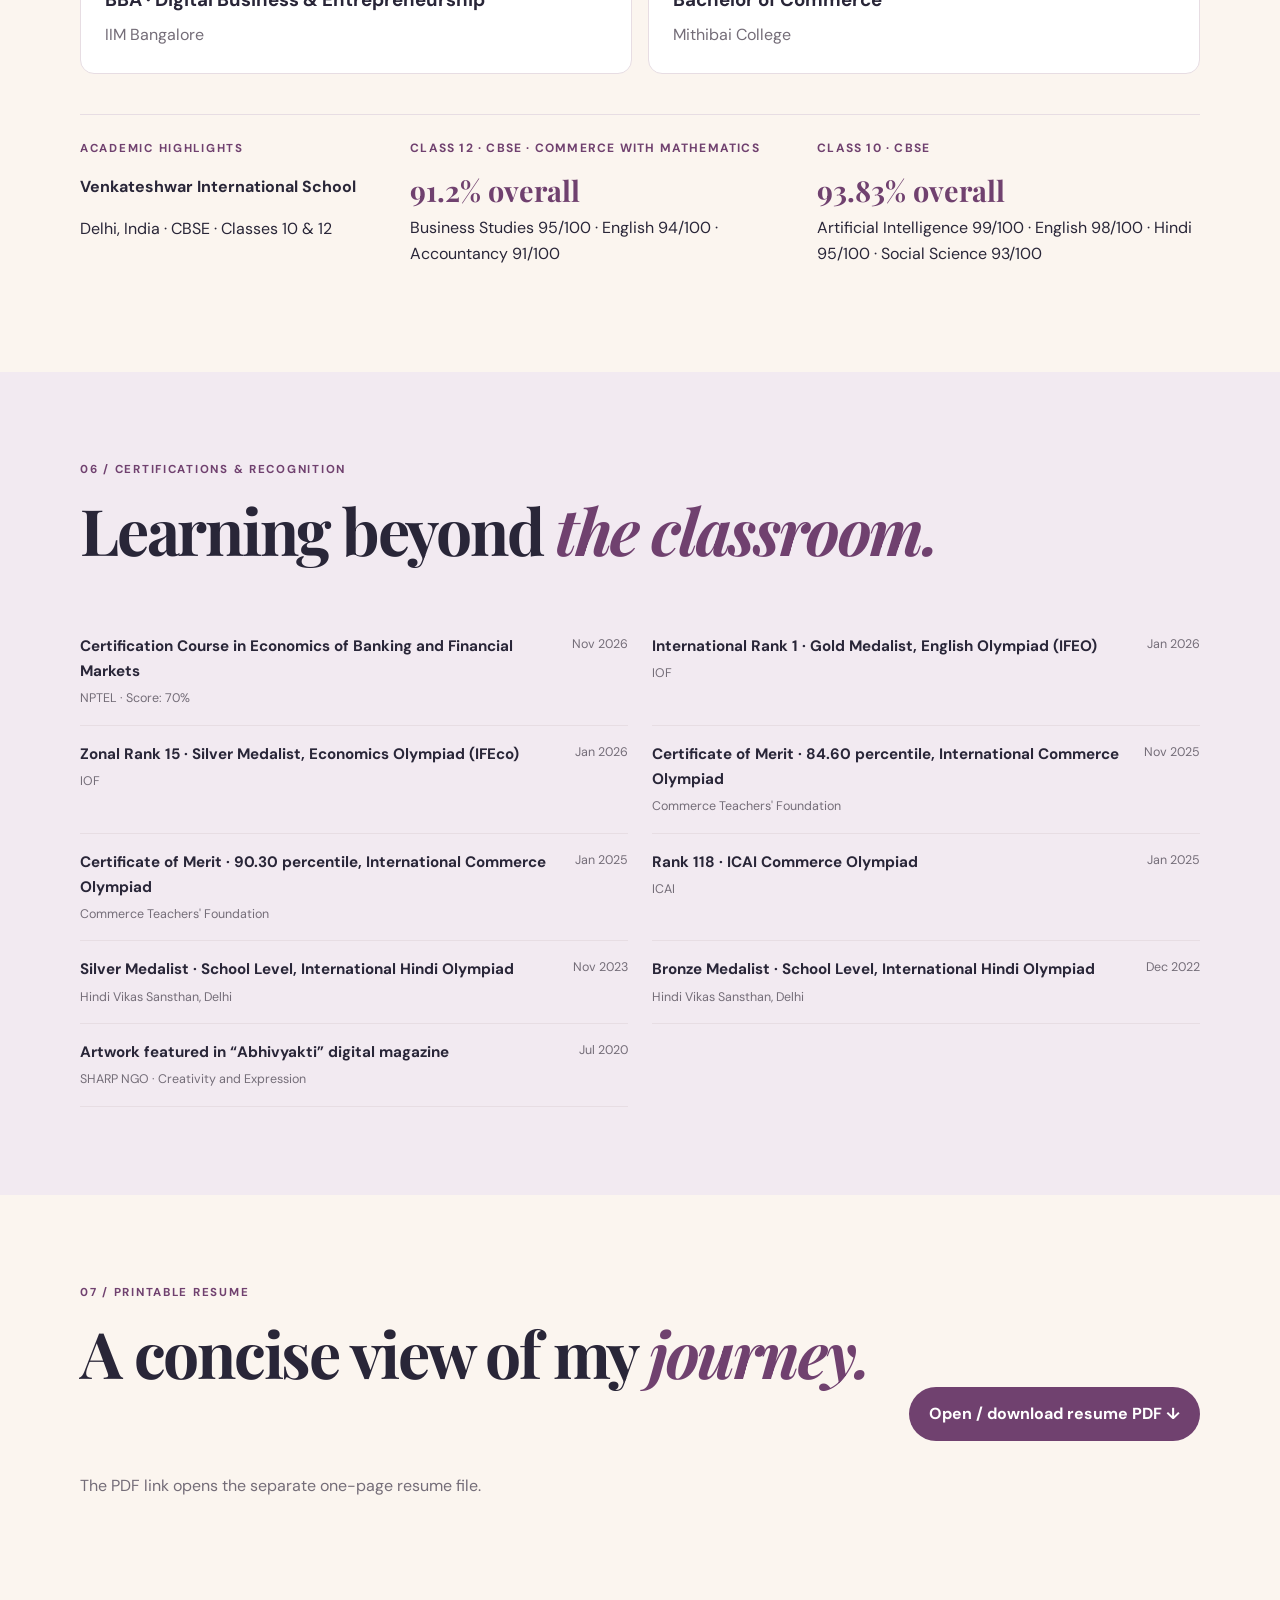
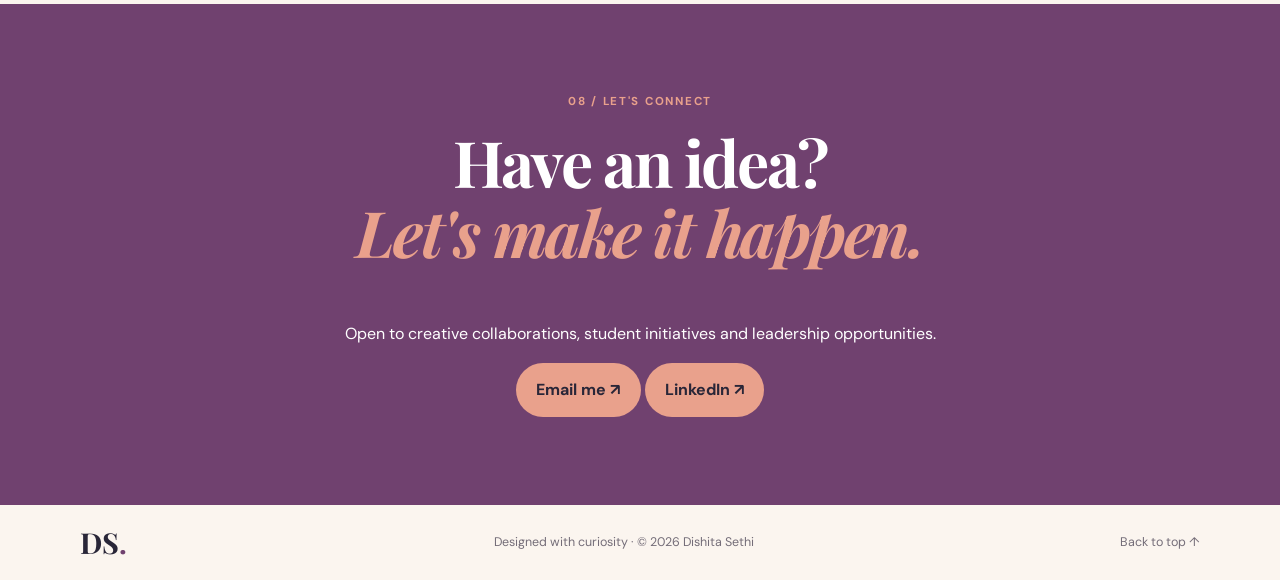
==== commit 6a01b877: "Use uploaded professional portrait asset" ====
--- a/index.html
+++ b/index.html
@@ -37,297 +37,7 @@
         </div>
       </div>
       <div class="hero-art">
-        <img class="hero-main" src="[data-uri]
-[base64]
-[base64]
-[base64]
-[base64]
-[base64]
-[base64]
-[base64]
-[base64]
-[base64]
-[base64]
-[base64]
-[base64]
-[base64]
-[base64]
-[base64]
-[base64]
-[base64]
-[base64]
-[base64]
-[base64]
-[base64]
-[base64]
-[base64]
-[base64]
-[base64]
-[base64]
-[base64]
-[base64]
-[base64]
-[base64]
-[base64]
-[base64]
-[base64]
-[base64]
-[base64]
-[base64]
-[base64]
-[base64]
-[base64]
-[base64]
-[base64]
-[base64]
-[base64]
-[base64]
-[base64]
-[base64]
-[base64]
-[base64]
-[base64]
-[base64]
-[base64]
-[base64]
-[base64]
-[base64]
-[base64]
-[base64]
-[base64]
-[base64]
-[base64]
-[base64]
-[base64]
-[base64]
-[base64]
-[base64]
-[base64]
-[base64]
-[base64]
-[base64]
-[base64]
-[base64]
-[base64]
-[base64]
-[base64]
-[base64]
-[base64]
-[base64]
-[base64]
-[base64]
-[base64]
-[base64]
-[base64]
-[base64]
-[base64]
-[base64]
-[base64]
-[base64]
-[base64]
-[base64]
-[base64]
-[base64]
-[base64]
-[base64]
-[base64]
-[base64]
-[base64]
-[base64]
-[base64]
-[base64]
-[base64]
-[base64]
-[base64]
-[base64]
-[base64]
-[base64]
-[base64]
-[base64]
-[base64]
-[base64]
-[base64]
-[base64]
-[base64]
-[base64]
-[base64]
-[base64]
-[base64]
-[base64]
-[base64]
-[base64]
-[base64]
-[base64]
-[base64]
-[base64]
-[base64]
-[base64]
-[base64]
-[base64]
-[base64]
-[base64]
-[base64]
-[base64]
-[base64]
-[base64]
-[base64]
-[base64]
-[base64]
-[base64]
-[base64]
-[base64]
-[base64]
-[base64]
-[base64]
-[base64]
-[base64]
-[base64]
-[base64]
-[base64]
-[base64]
-[base64]
-[base64]
-[base64]
-[base64]
-[base64]
-[base64]
-[base64]
-[base64]
-[base64]
-[base64]
-[base64]
-[base64]
-[base64]
-[base64]
-[base64]
-[base64]
-[base64]
-[base64]
-[base64]
-[base64]
-[base64]
-[base64]
-[base64]
-[base64]
-[base64]
-[base64]
-[base64]
-[base64]
-[base64]
-[base64]
-[base64]
-[base64]
-[base64]
-[base64]
-[base64]
-[base64]
-[base64]
-[base64]
-[base64]
-[base64]
-[base64]
-[base64]
-[base64]
-[base64]
-[base64]
-[base64]
-[base64]
-[base64]
-[base64]
-[base64]
-[base64]
-[base64]
-[base64]
-[base64]
-[base64]
-[base64]
-[base64]
-[base64]
-[base64]
-[base64]
-[base64]
-[base64]
-[base64]
-[base64]
-[base64]
-[base64]
-[base64]
-[base64]
-[base64]
-[base64]
-[base64]
-[base64]
-[base64]
-[base64]
-[base64]
-[base64]
-[base64]
-[base64]
-[base64]
-[base64]
-[base64]
-[base64]
-[base64]
-[base64]
-[base64]
-[base64]
-[base64]
-[base64]
-[base64]
-[base64]
-[base64]
-[base64]
-[base64]
-[base64]
-[base64]
-[base64]
-[base64]
-[base64]
-[base64]
-[base64]
-[base64]
-[base64]
-[base64]
-[base64]
-[base64]
-[base64]
-[base64]
-[base64]
-[base64]
-[base64]
-[base64]
-[base64]
-[base64]
-[base64]
-[base64]
-[base64]
-[base64]
-[base64]
-[base64]
-[base64]
-[base64]
-[base64]
-[base64]
-[base64]
-[base64]
-[base64]
-[base64]
-[base64]
-[base64]
-[base64]
-[base64]
-[base64]
-[base64]
-[base64]
-[base64]
-[base64]
-[base64]
-[base64]
-[base64]
-[base64]
-[base64]
-/9k=
-" alt="Professional portrait of Dishita Sethi wearing a black blazer">
+        <img class="hero-main" src="dishita-professional-portrait.png" alt="Professional portrait of Dishita Sethi">
         <p class="hero-note">Making ideas work.<br><em>Making things better.</em></p>
       </div>
     </section>
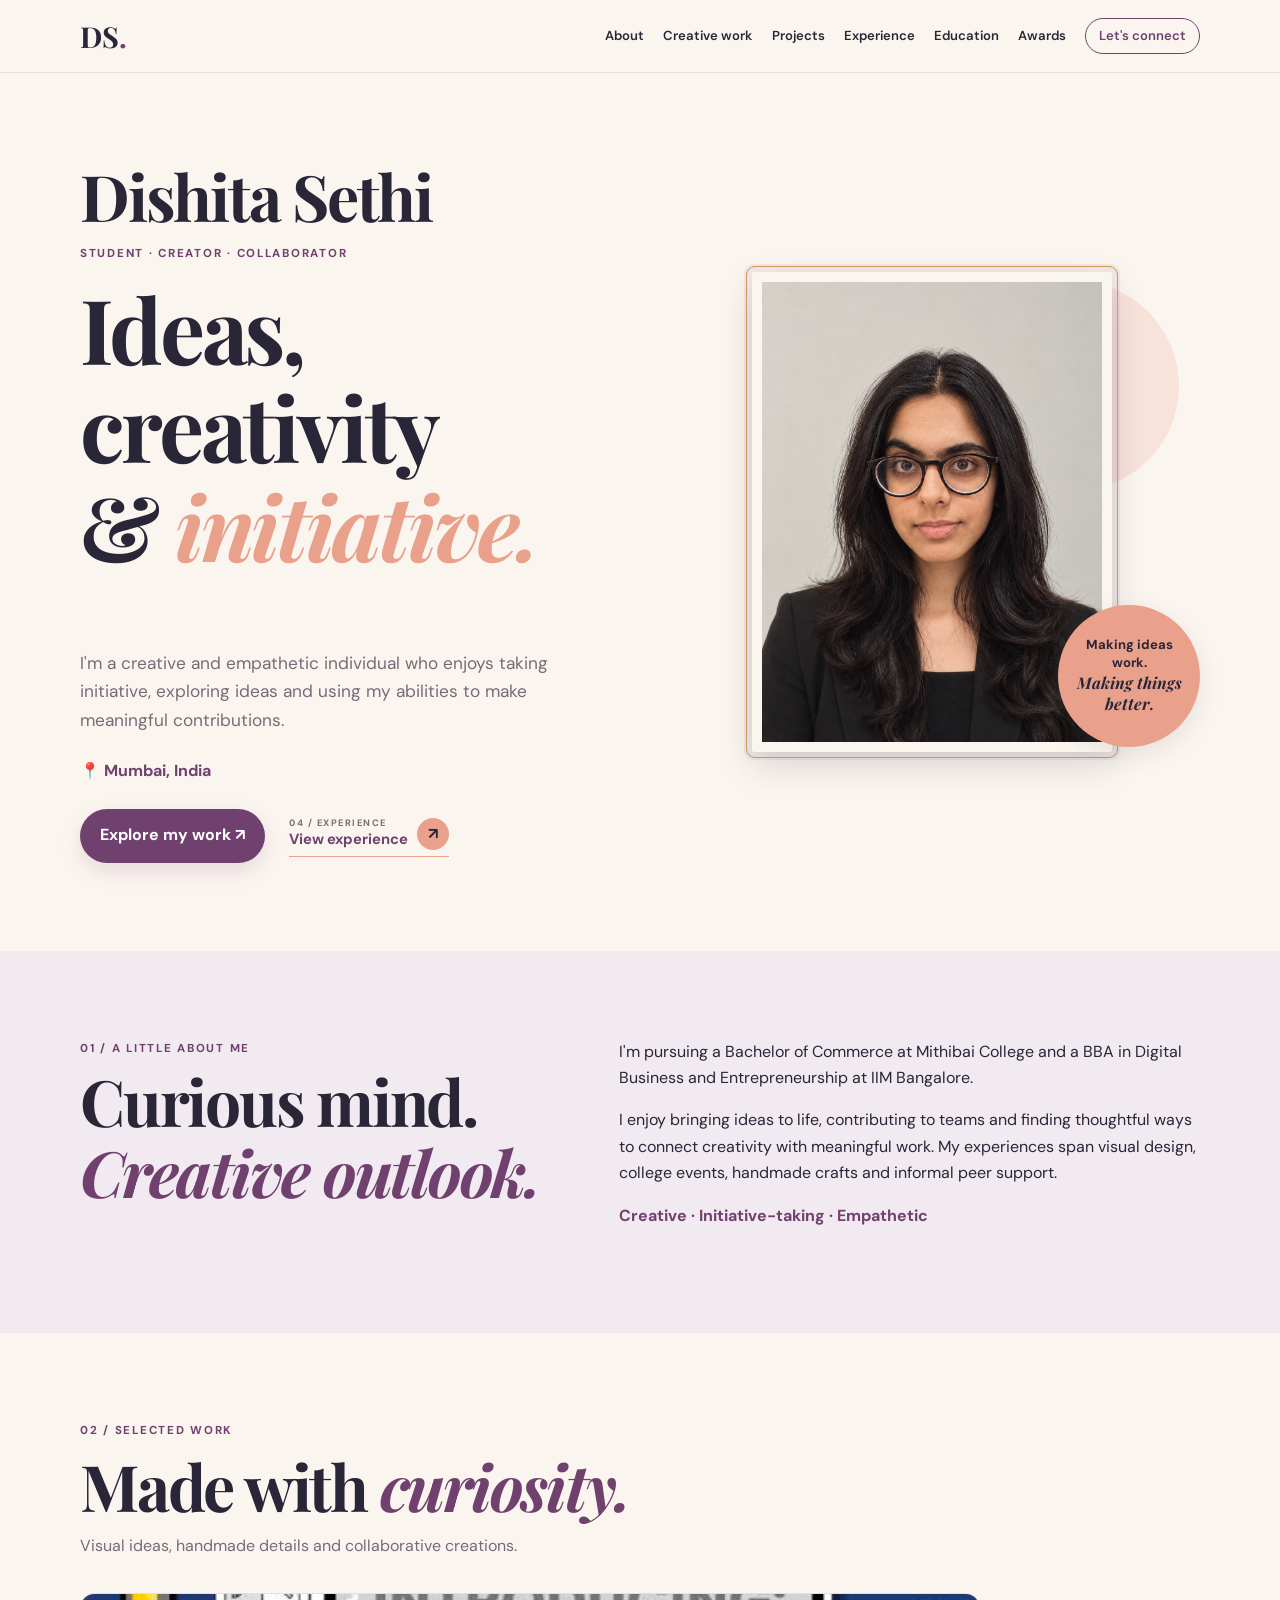
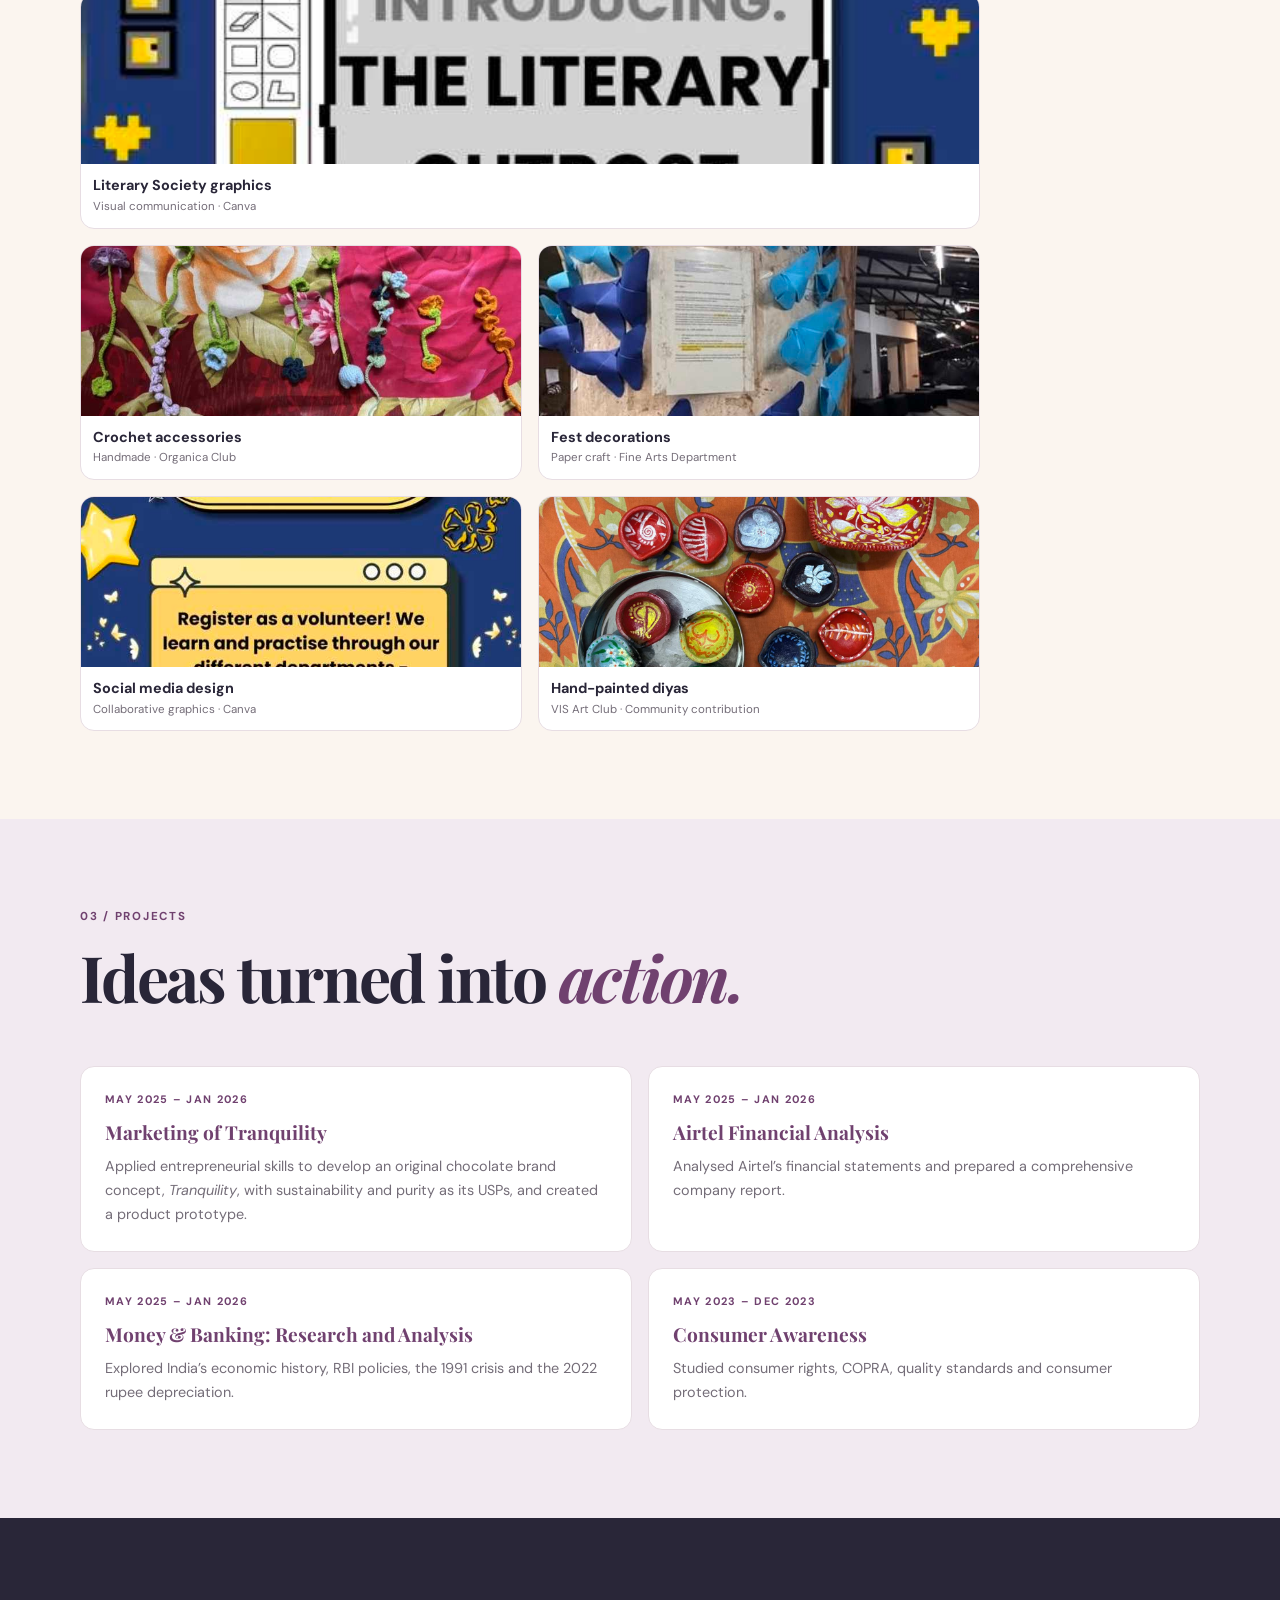
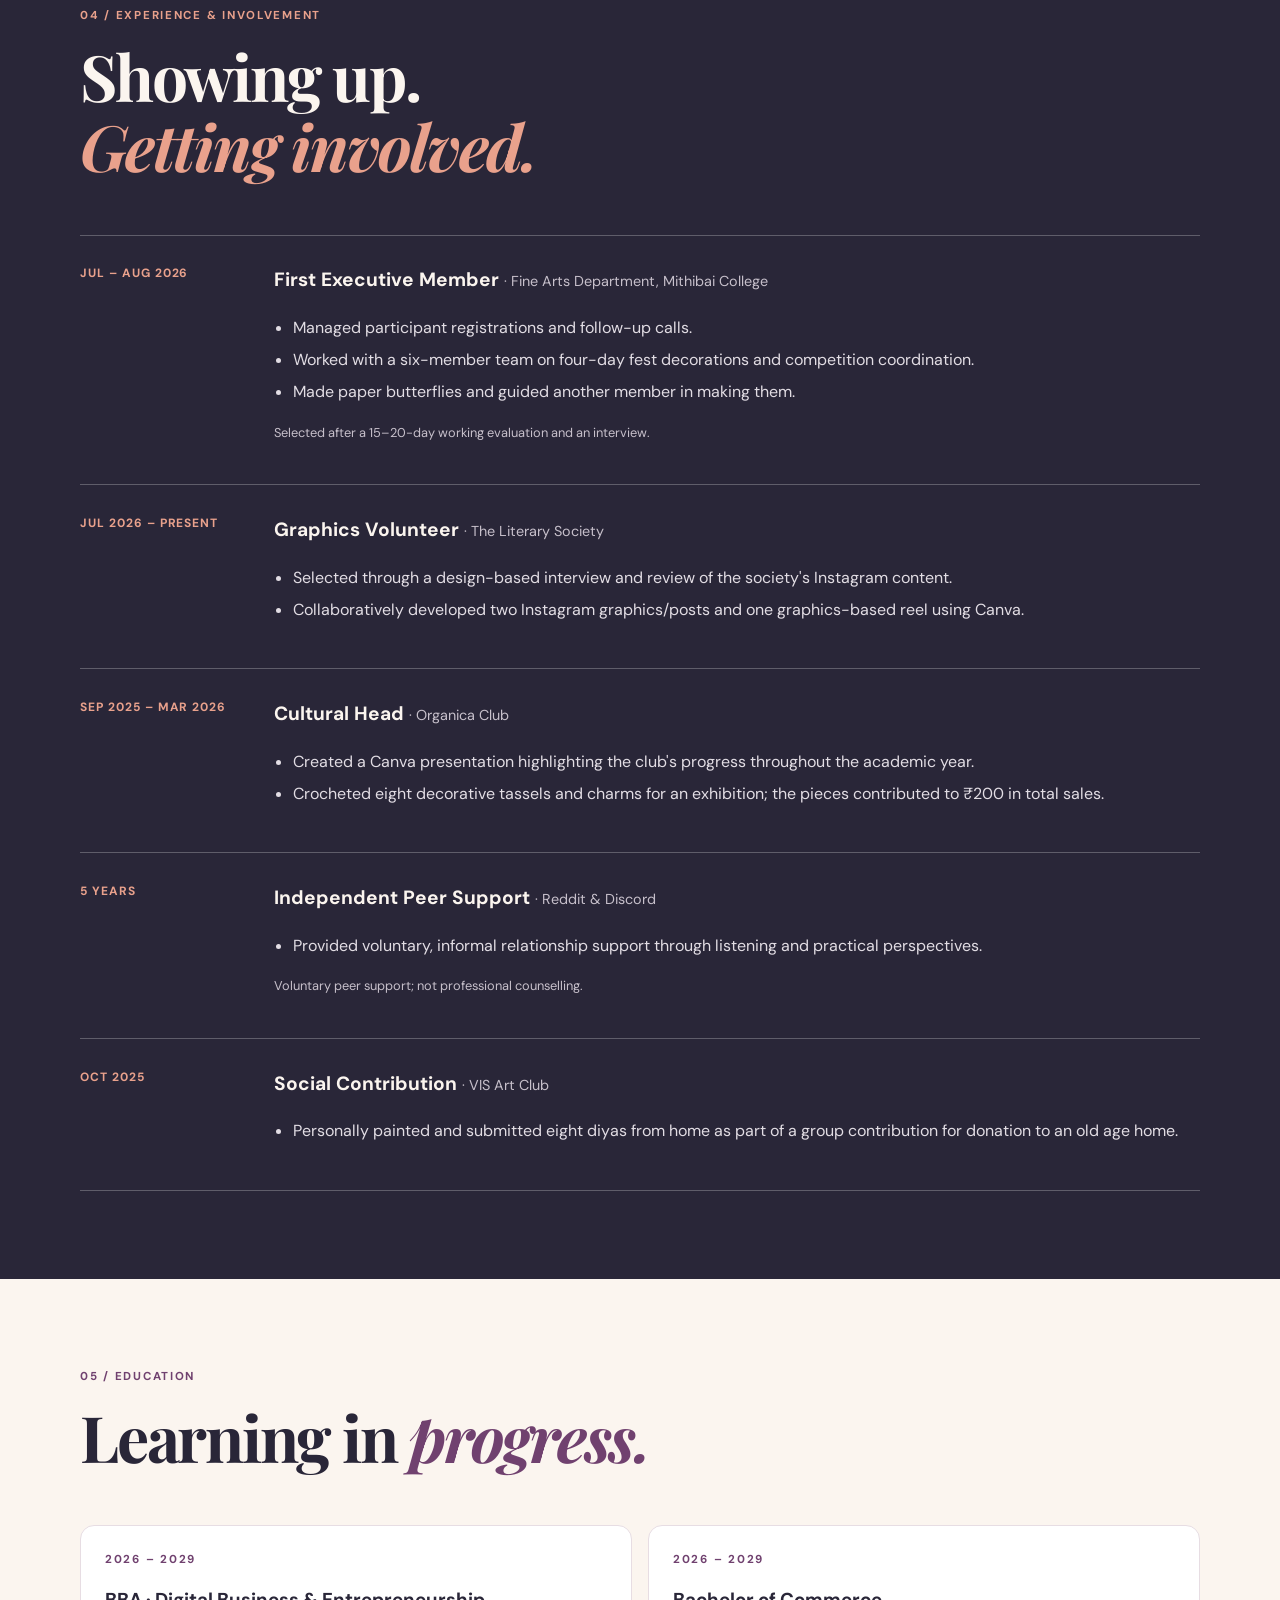
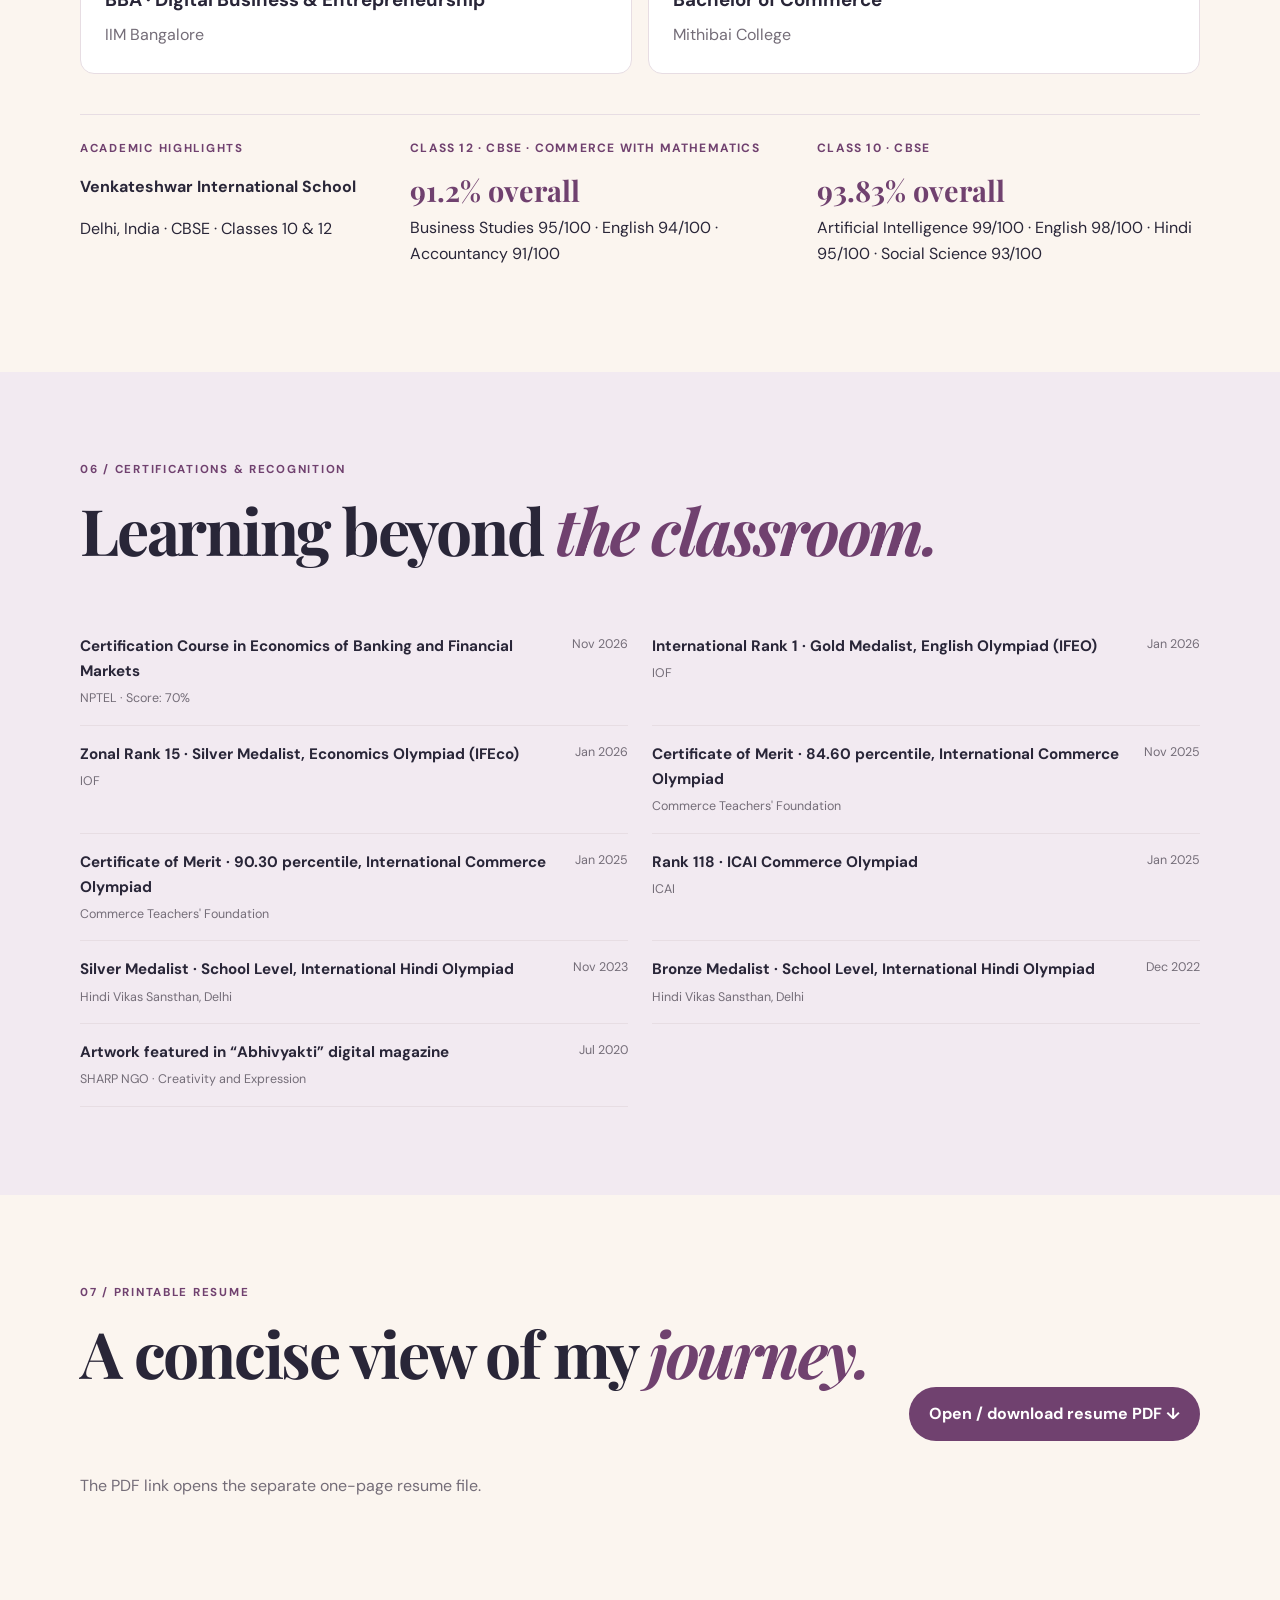
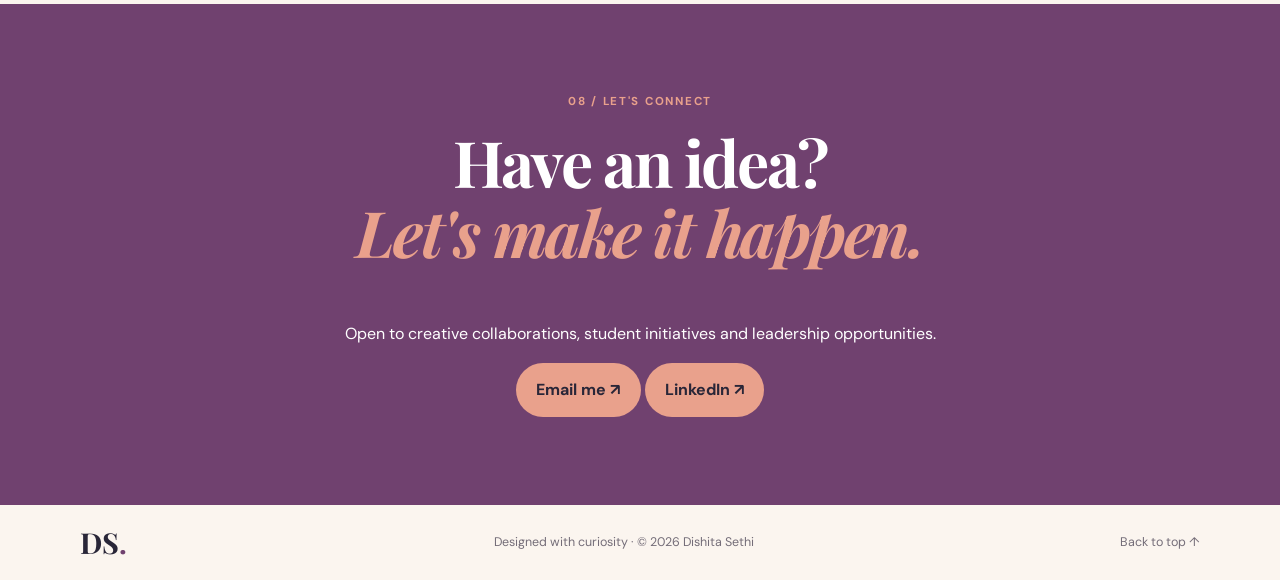
==== commit d3acd072: "Refresh stylesheet cache for portrait frame" ====
--- a/index.html
+++ b/index.html
@@ -8,7 +8,7 @@
   <link rel="preconnect" href="https://fonts.googleapis.com">
   <link rel="preconnect" href="https://fonts.gstatic.com" crossorigin>
   <link href="https://fonts.googleapis.com/css2?family=DM+Sans:wght@400;500;600;700&family=Playfair+Display:ital,wght@0,600;0,700;1,600&display=swap" rel="stylesheet">
-  <link rel="stylesheet" href="style.css?v=20261117-portrait-inline">
+  <link rel="stylesheet" href="style.css?v=20261117-portrait-frame">
 </head>
 <body>
   <a class="skip-link" href="#main">Skip to content</a>
--- a/style.css
+++ b/style.css
@@ -259,3 +259,12 @@
 /* Final responsive portrait layout */
 .hero-art .hero-main { position: relative; display: block; width: min(100%, 360px); height: auto; aspect-ratio: 3 / 4; max-height: none; right: auto; top: auto; margin: 0 auto; transform: none; object-fit: cover; object-position: center top; }
 @media (max-width: 760px) { .hero-art .hero-main { width: min(100%, 340px); height: auto; } }
+
+/* Subtle celestial-inspired frame for the homepage portrait */
+.hero-art .hero-main {
+  border: 10px solid var(--ivory);
+  outline: 1px solid #C99A58;
+  outline-offset: 5px;
+  box-shadow: 0 14px 34px #29263826, 0 0 0 8px #70416F12;
+  border-radius: 3px;
+}
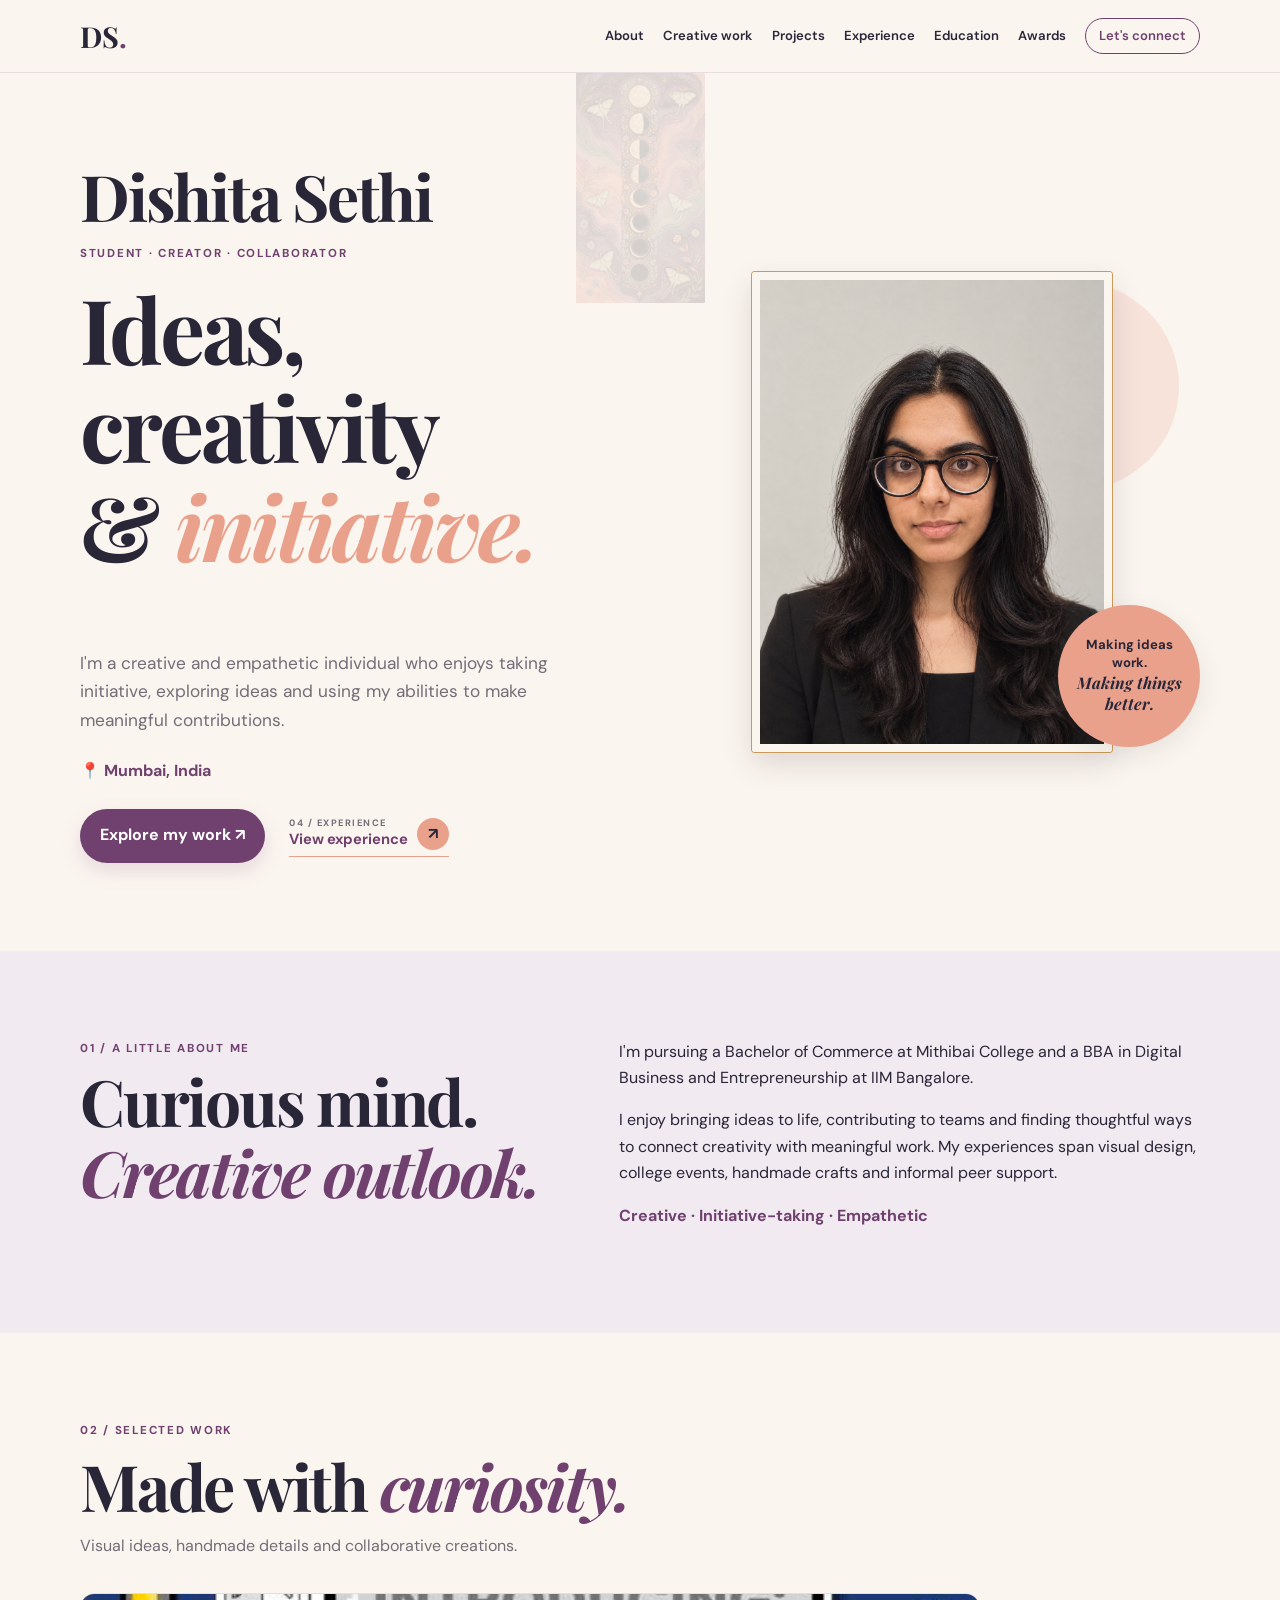
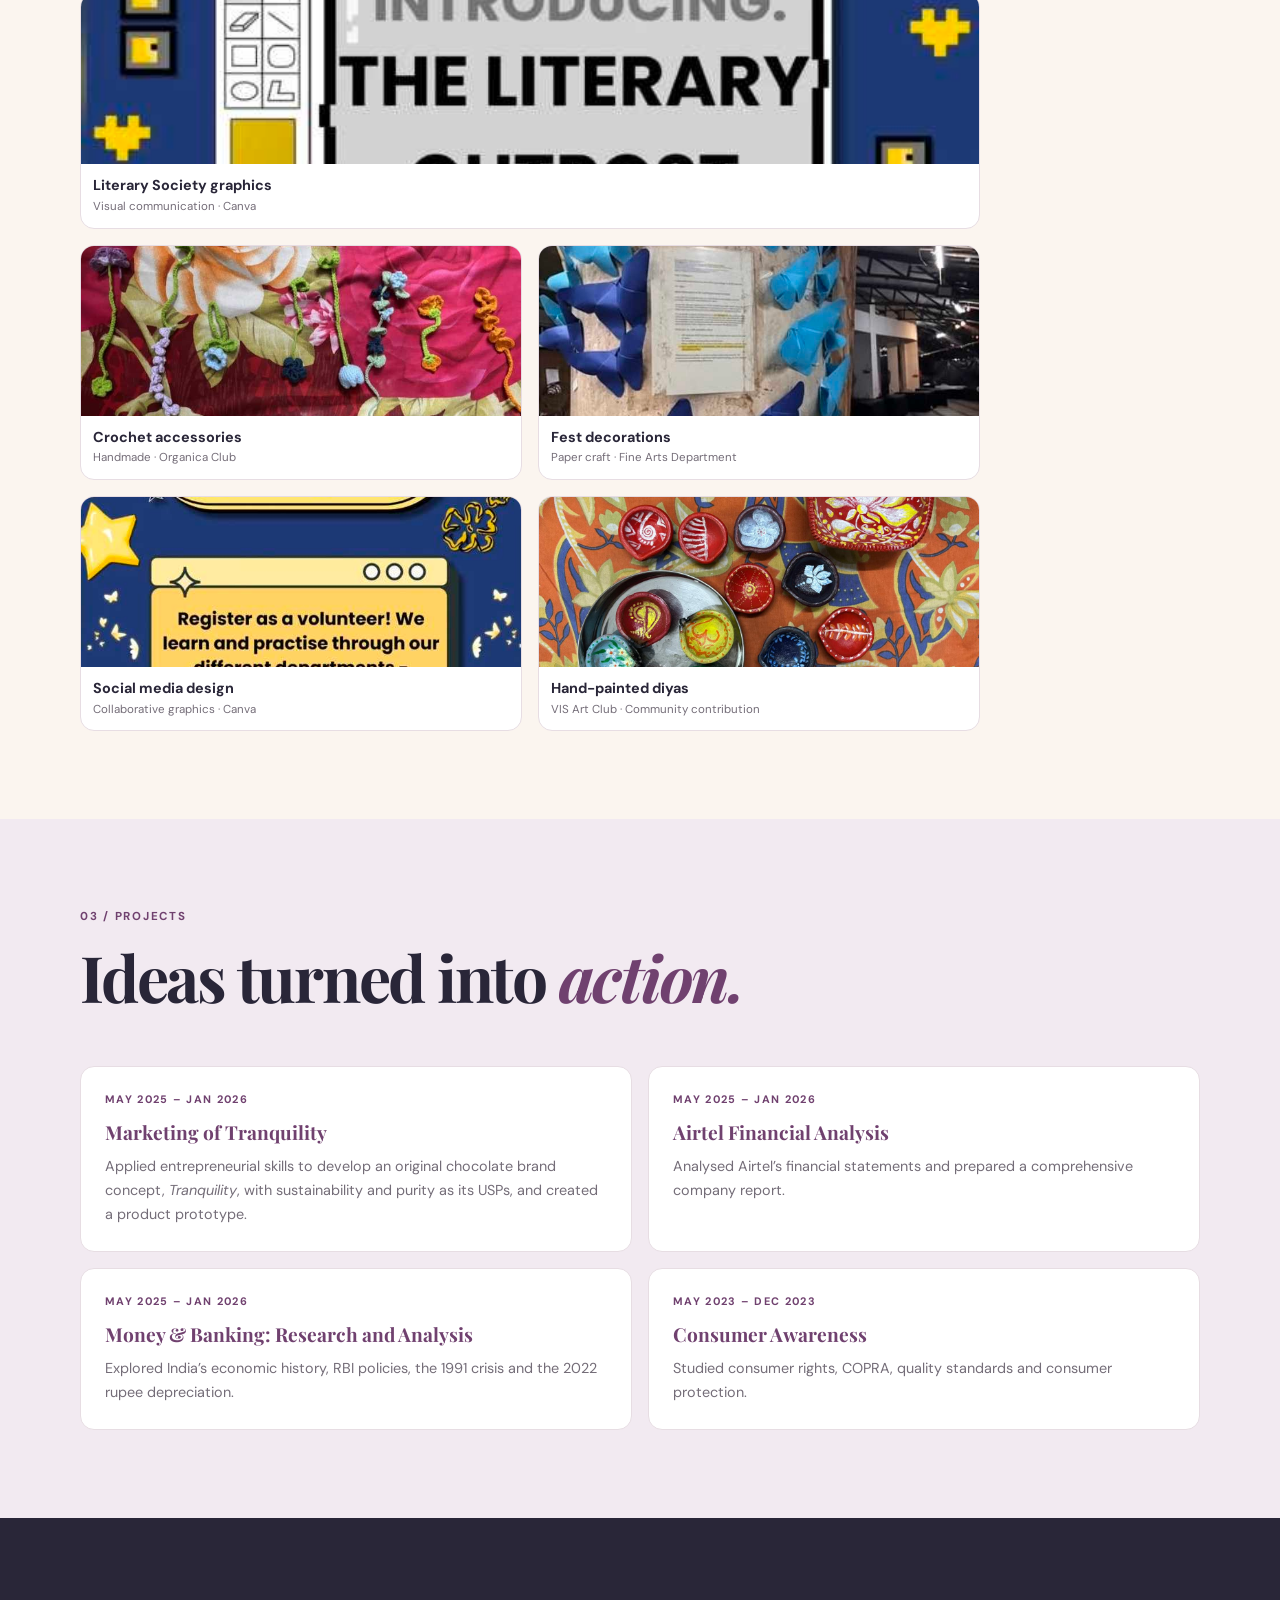
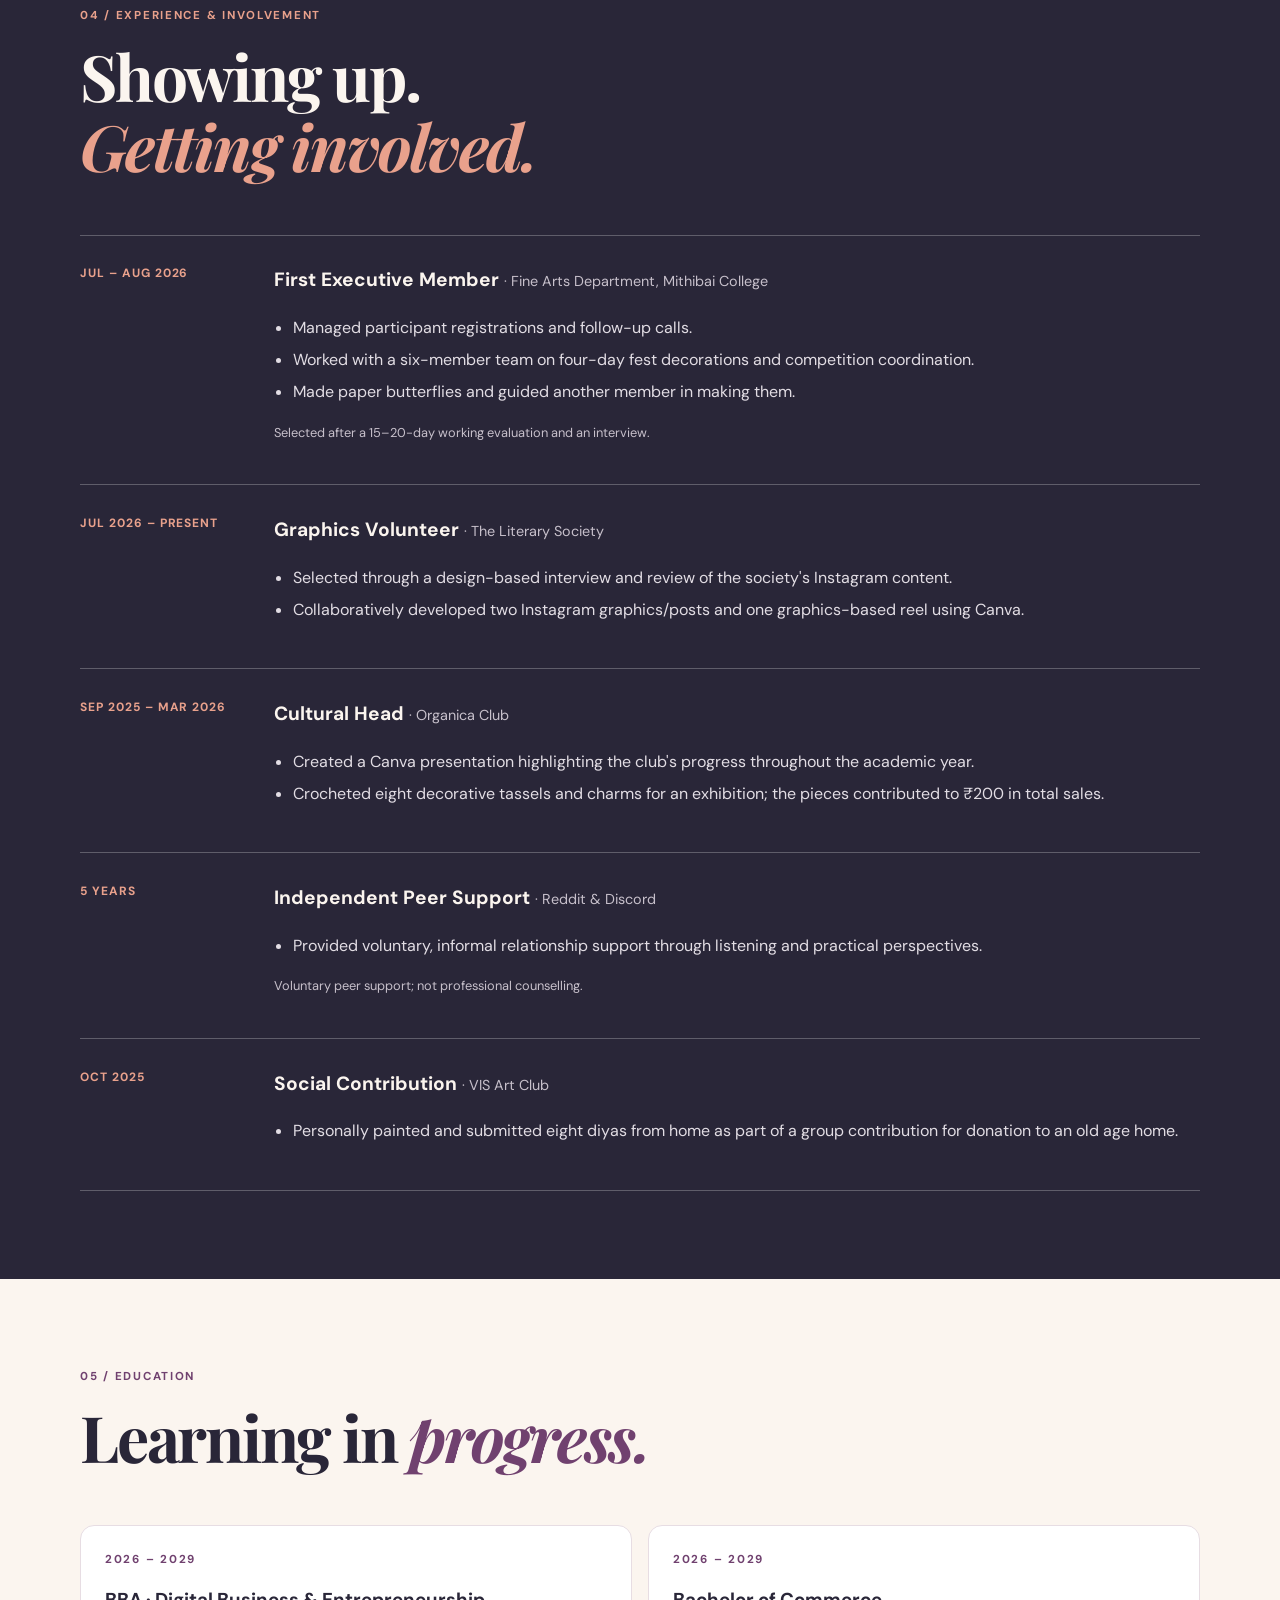
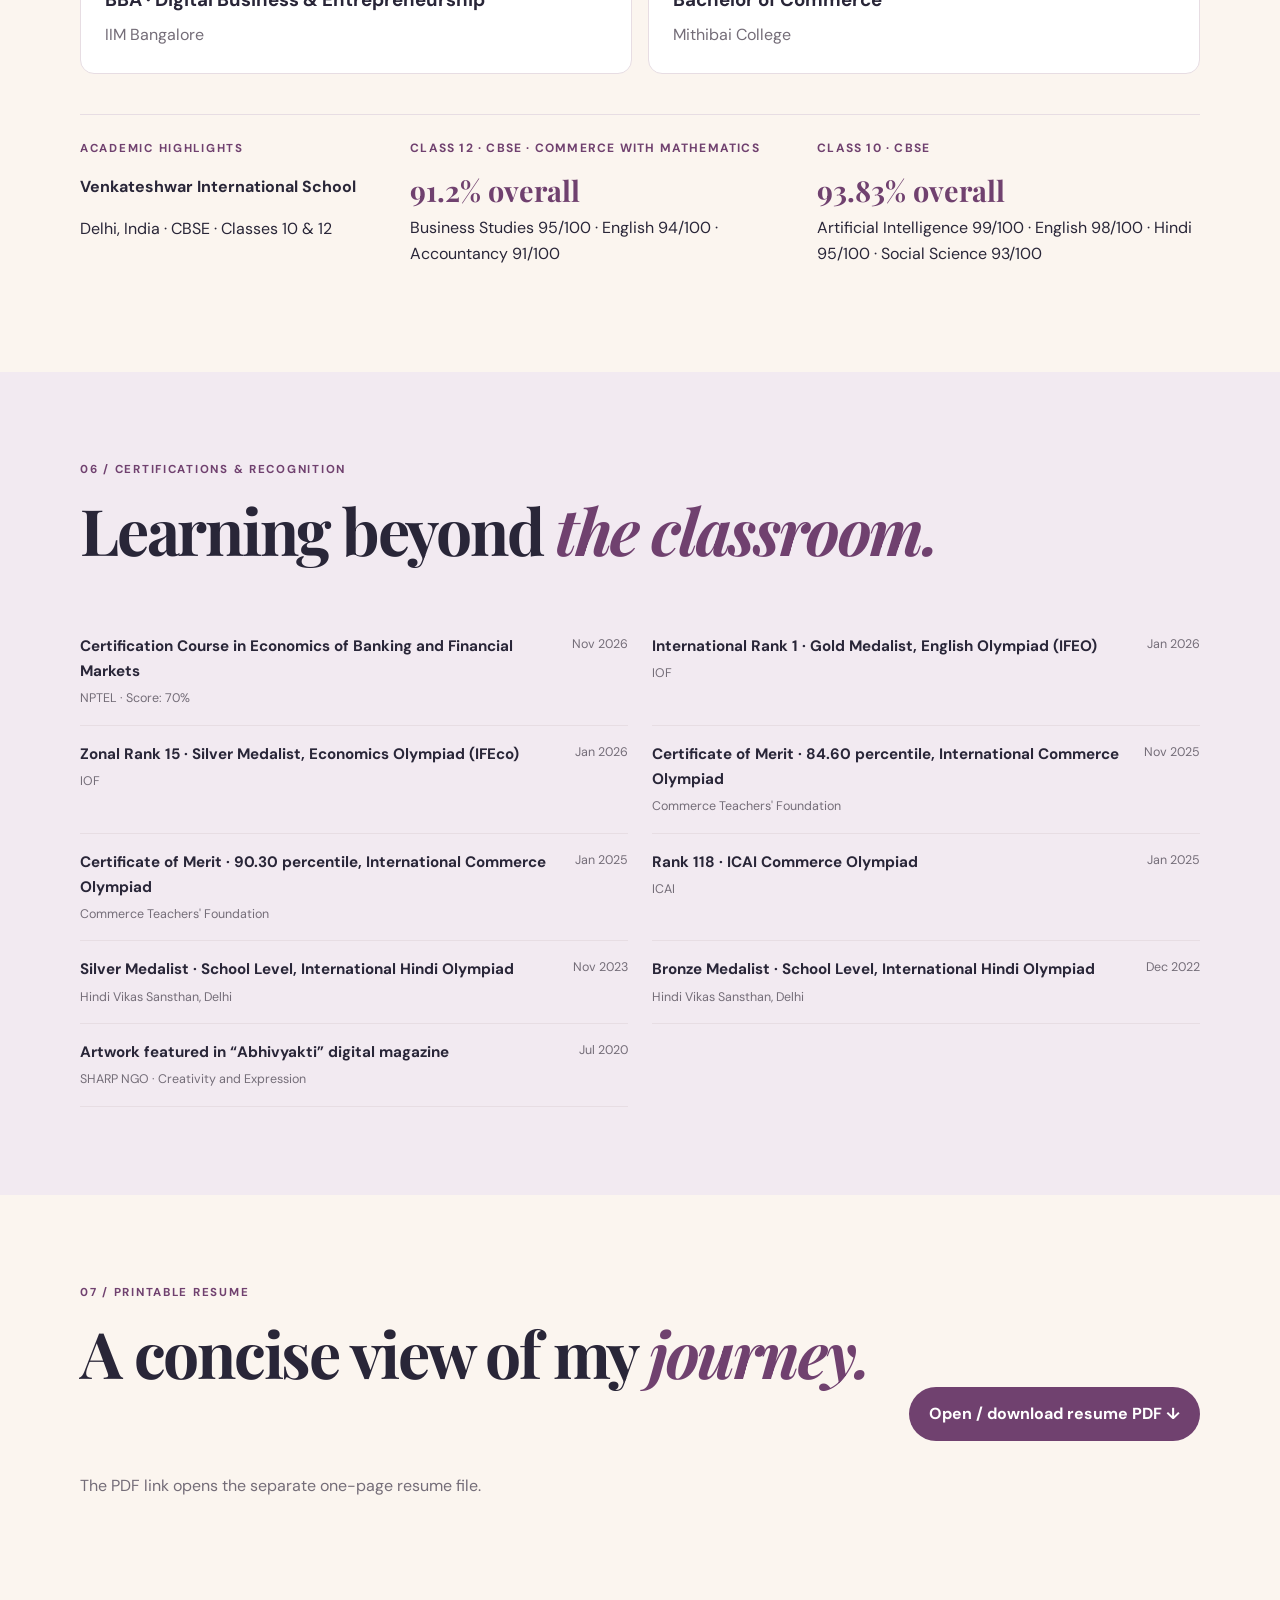
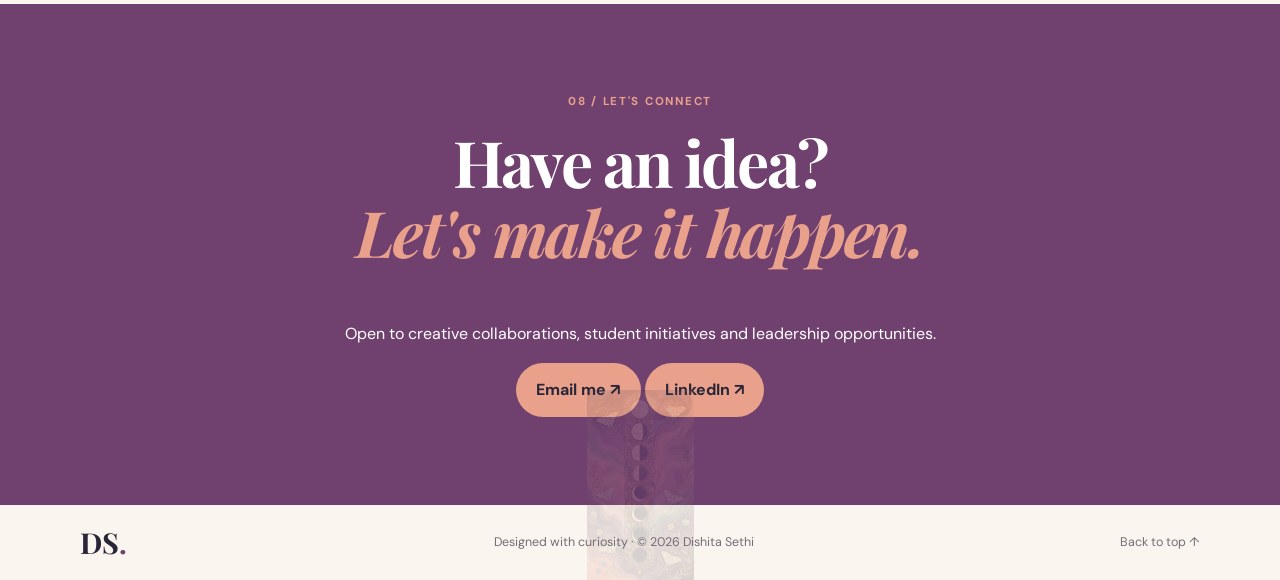
==== commit 9b53de8d: "Refresh stylesheet cache for moon background and portrait frame" ====
--- a/index.html
+++ b/index.html
@@ -8,7 +8,7 @@
   <link rel="preconnect" href="https://fonts.googleapis.com">
   <link rel="preconnect" href="https://fonts.gstatic.com" crossorigin>
   <link href="https://fonts.googleapis.com/css2?family=DM+Sans:wght@400;500;600;700&family=Playfair+Display:ital,wght@0,600;0,700;1,600&display=swap" rel="stylesheet">
-  <link rel="stylesheet" href="style.css?v=20261117-portrait-frame">
+  <link rel="stylesheet" href="style.css?v=20261117-moon-frame">
 </head>
 <body>
   <a class="skip-link" href="#main">Skip to content</a>
--- a/style.css
+++ b/style.css
@@ -260,11 +260,45 @@
 .hero-art .hero-main { position: relative; display: block; width: min(100%, 360px); height: auto; aspect-ratio: 3 / 4; max-height: none; right: auto; top: auto; margin: 0 auto; transform: none; object-fit: cover; object-position: center top; }
 @media (max-width: 760px) { .hero-art .hero-main { width: min(100%, 340px); height: auto; } }
 
-/* Subtle celestial-inspired frame for the homepage portrait */
+/* Neat, contained celestial-inspired frame for the homepage portrait */
 .hero-art .hero-main {
-  border: 10px solid var(--ivory);
-  outline: 1px solid #C99A58;
-  outline-offset: 5px;
-  box-shadow: 0 14px 34px #29263826, 0 0 0 8px #70416F12;
+  border: 8px solid var(--ivory);
+  outline: none;
+  box-shadow: 0 0 0 1px #C99A58, 0 12px 30px #29263824;
   border-radius: 3px;
 }
+
+/* Faded moon-phase artwork at the very top and bottom only */
+.hero {
+  position: relative;
+  isolation: isolate;
+}
+.hero::before {
+  content: "";
+  position: absolute;
+  z-index: -1;
+  top: 0;
+  left: 0;
+  right: 0;
+  height: 230px;
+  background: url("moon-phase-background.jpg") center top / contain no-repeat;
+  opacity: .16;
+  pointer-events: none;
+}
+footer {
+  position: relative;
+  isolation: isolate;
+}
+footer::before {
+  content: "";
+  position: absolute;
+  z-index: -1;
+  left: 0;
+  right: 0;
+  bottom: 0;
+  height: 190px;
+  background: url("moon-phase-background.jpg") center bottom / contain no-repeat;
+  opacity: .16;
+  pointer-events: none;
+}
+
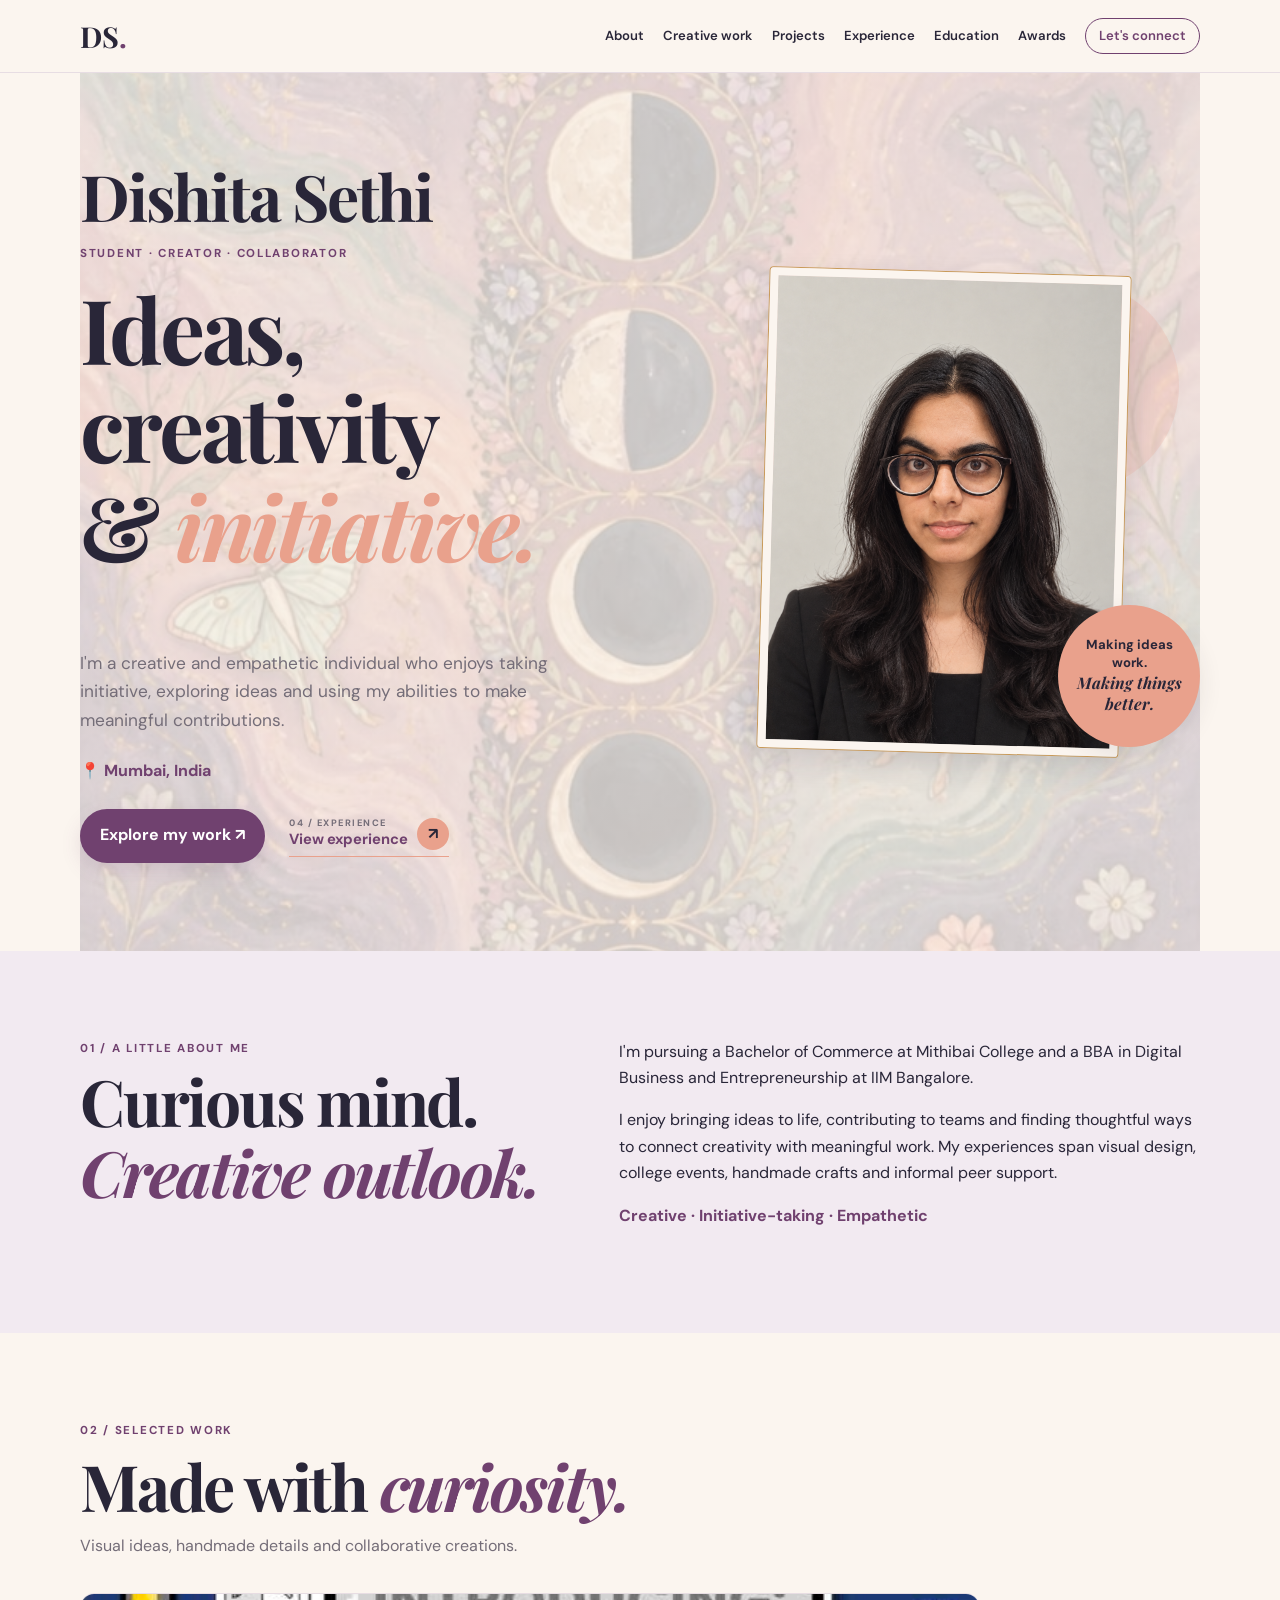
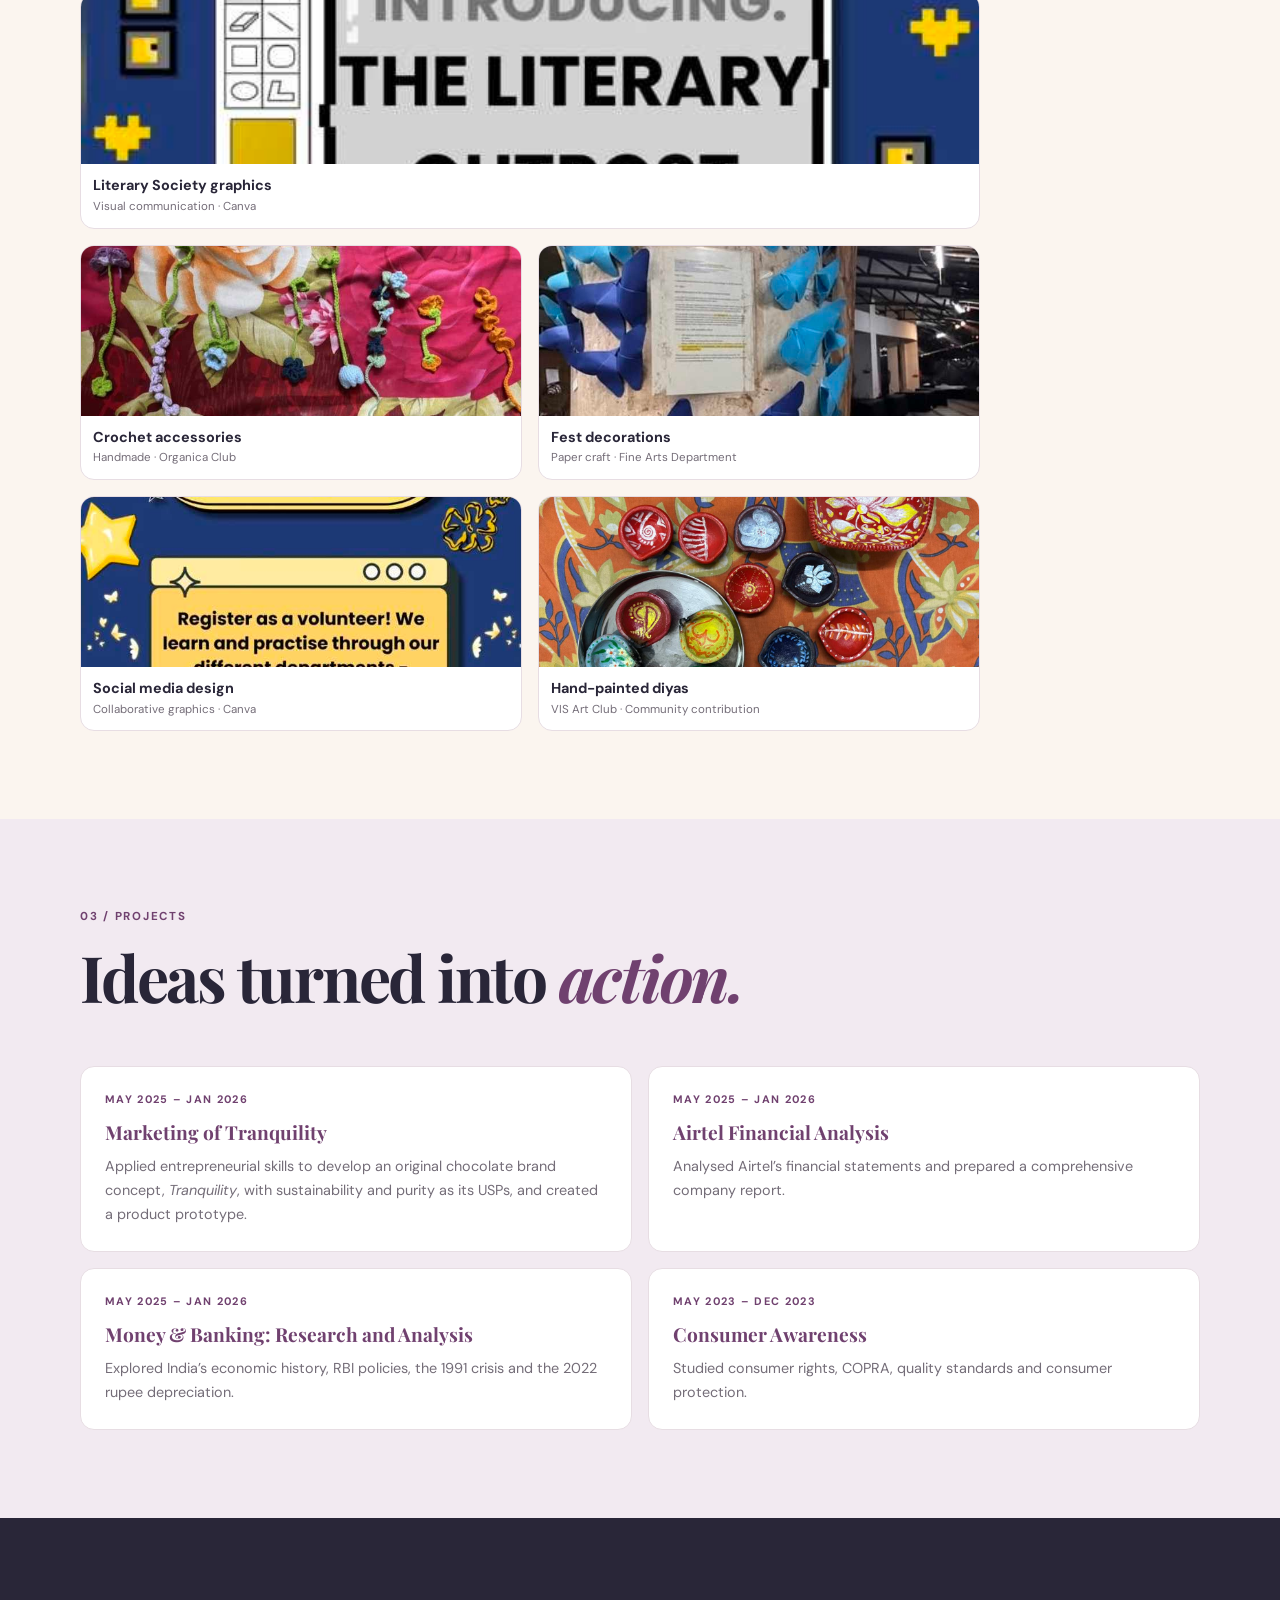
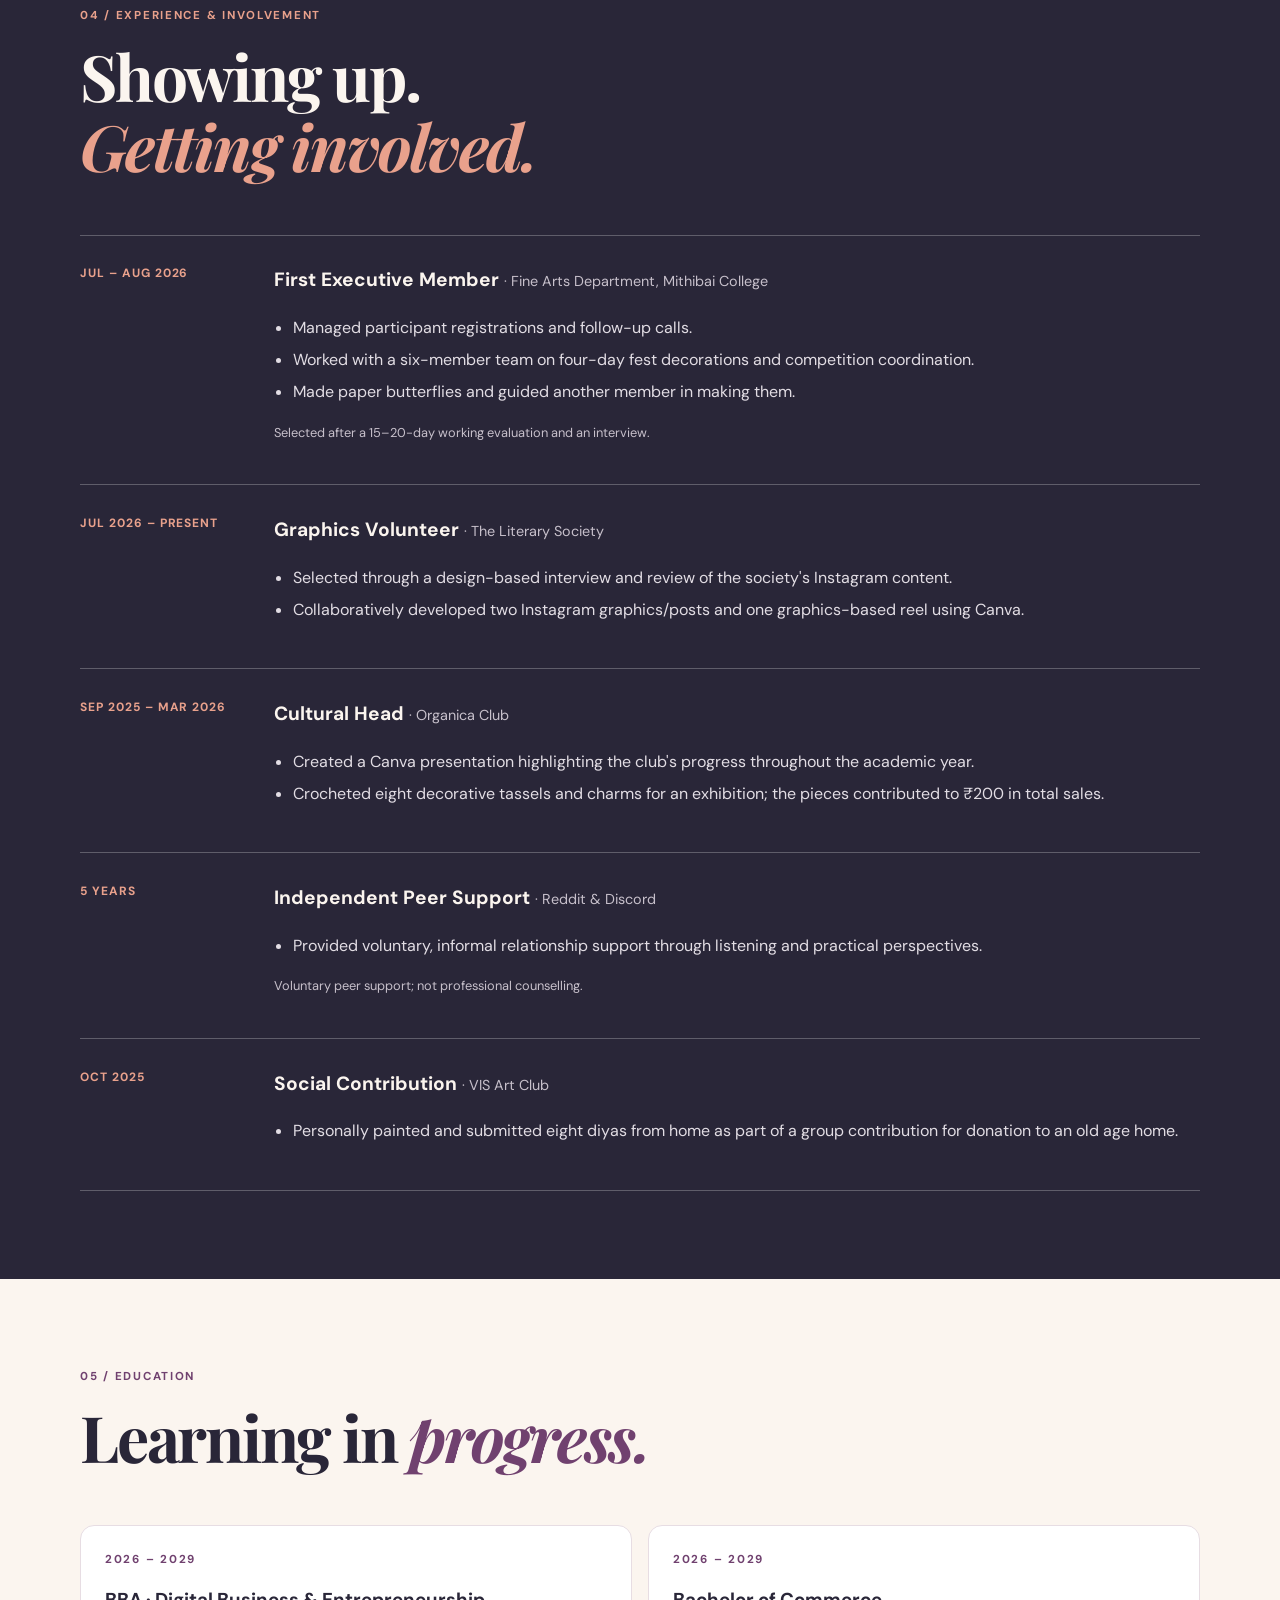
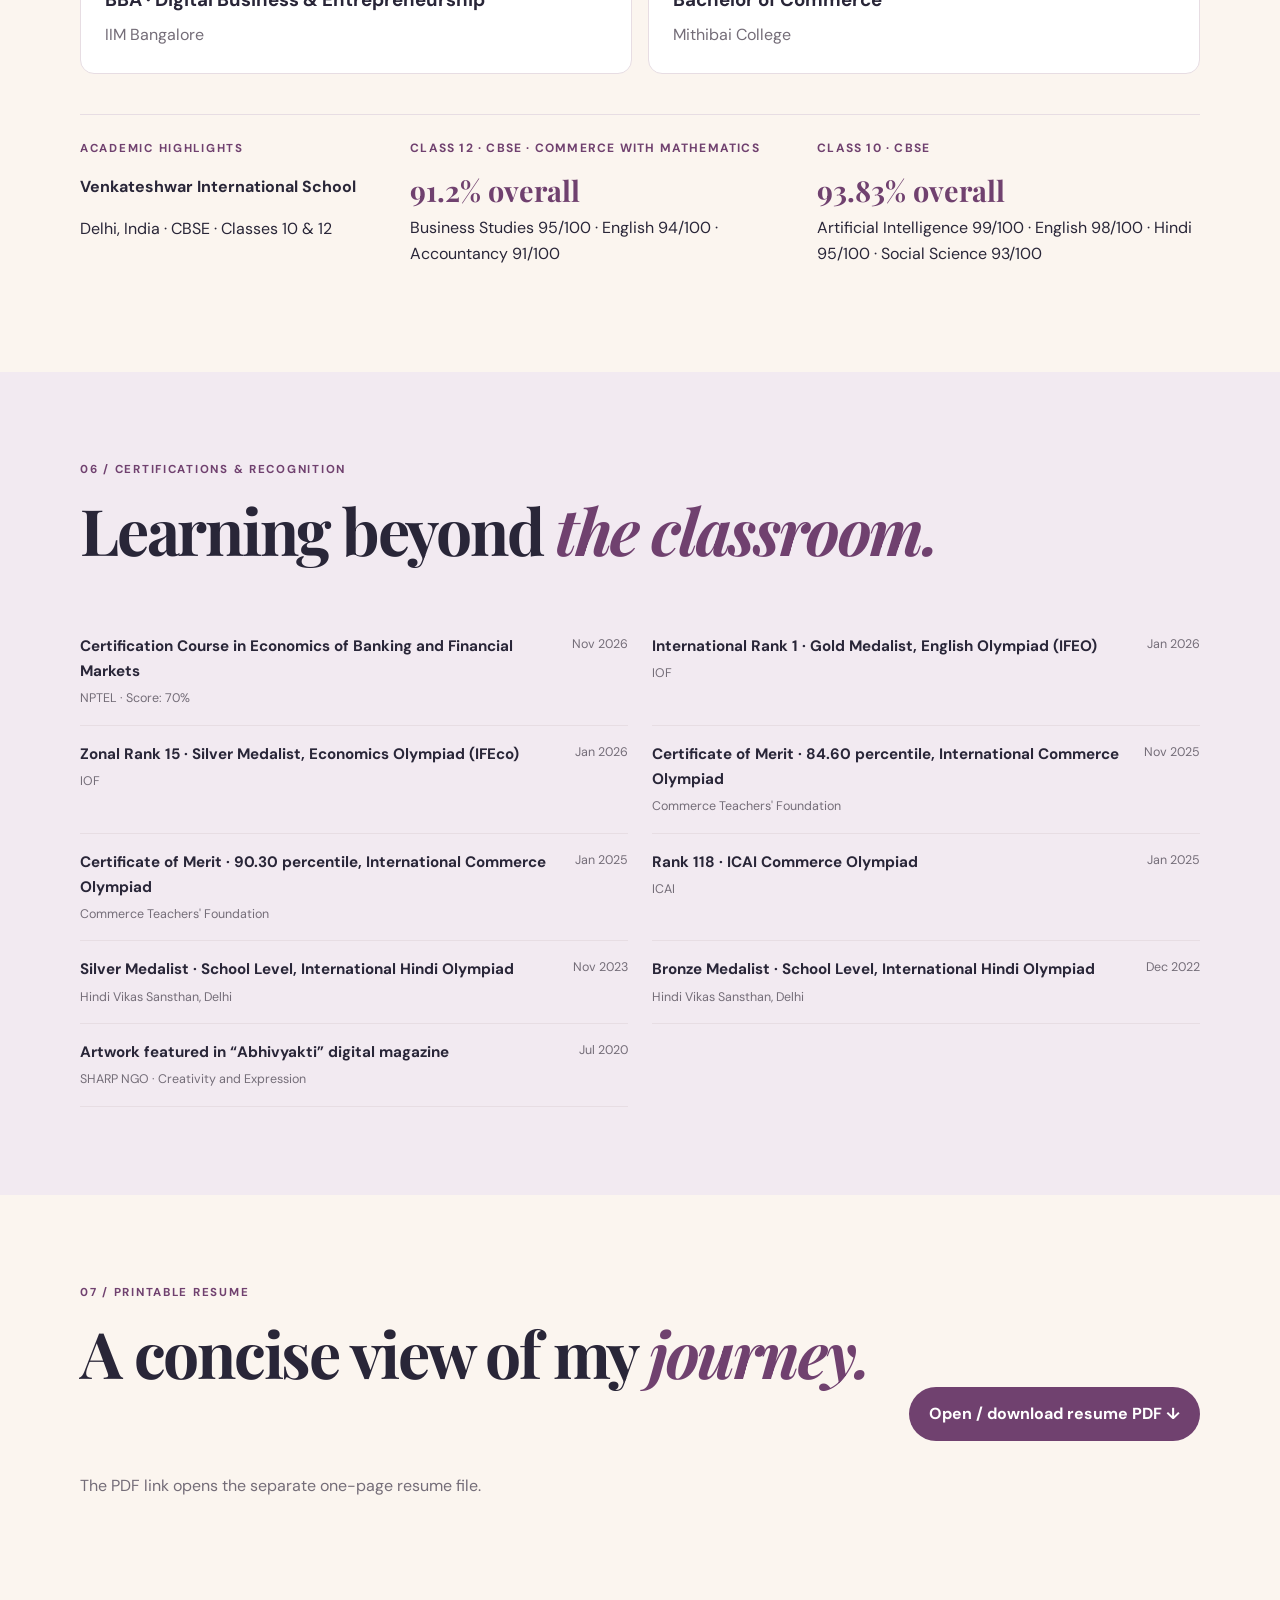
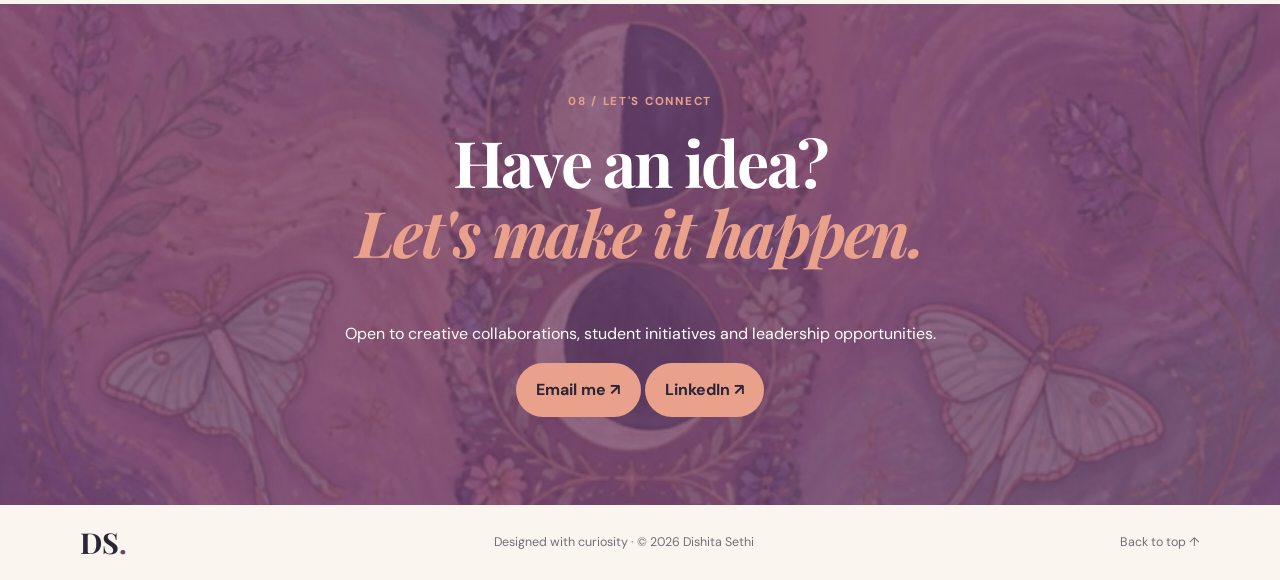
==== commit 0b65b0ca: "Refresh stylesheet cache for refined hero and contact backgrounds" ====
--- a/index.html
+++ b/index.html
@@ -8,7 +8,7 @@
   <link rel="preconnect" href="https://fonts.googleapis.com">
   <link rel="preconnect" href="https://fonts.gstatic.com" crossorigin>
   <link href="https://fonts.googleapis.com/css2?family=DM+Sans:wght@400;500;600;700&family=Playfair+Display:ital,wght@0,600;0,700;1,600&display=swap" rel="stylesheet">
-  <link rel="stylesheet" href="style.css?v=20261117-moon-frame">
+  <link rel="stylesheet" href="style.css?v=20261117-hero-bg2">
 </head>
 <body>
   <a class="skip-link" href="#main">Skip to content</a>
--- a/style.css
+++ b/style.css
@@ -266,6 +266,8 @@
   outline: none;
   box-shadow: 0 0 0 1px #C99A58, 0 12px 30px #29263824;
   border-radius: 3px;
+  transform: rotate(1.6deg);
+  transform-origin: center center;
 }
 
 /* Faded moon-phase artwork at the very top and bottom only */
@@ -302,3 +304,51 @@
   pointer-events: none;
 }
 
+
+
+/* Refined full-section moon artwork and clearer portrait spacing */
+.hero {
+  gap: 4.5rem;
+}
+.hero-art {
+  padding-left: .75rem;
+}
+.hero-art .hero-main {
+  transform: rotate(1.6deg);
+}
+.hero::before {
+  inset: 0;
+  width: auto;
+  height: auto;
+  background:
+    linear-gradient(rgba(251,245,239,.78), rgba(251,245,239,.78)),
+    url("moon-phase-background.jpg") center center / cover no-repeat;
+  opacity: 1;
+}
+.contact {
+  position: relative;
+  isolation: isolate;
+  overflow: hidden;
+  background: var(--plum);
+}
+.contact::before {
+  content: "";
+  position: absolute;
+  z-index: -1;
+  inset: 0;
+  background:
+    linear-gradient(rgba(112,65,111,.76), rgba(112,65,111,.76)),
+    url("moon-phase-background.jpg") center center / cover no-repeat;
+  pointer-events: none;
+}
+footer::before {
+  content: none;
+}
+@media (max-width: 760px) {
+  .hero {
+    gap: 2rem;
+  }
+  .hero-art {
+    padding-left: 0;
+  }
+}
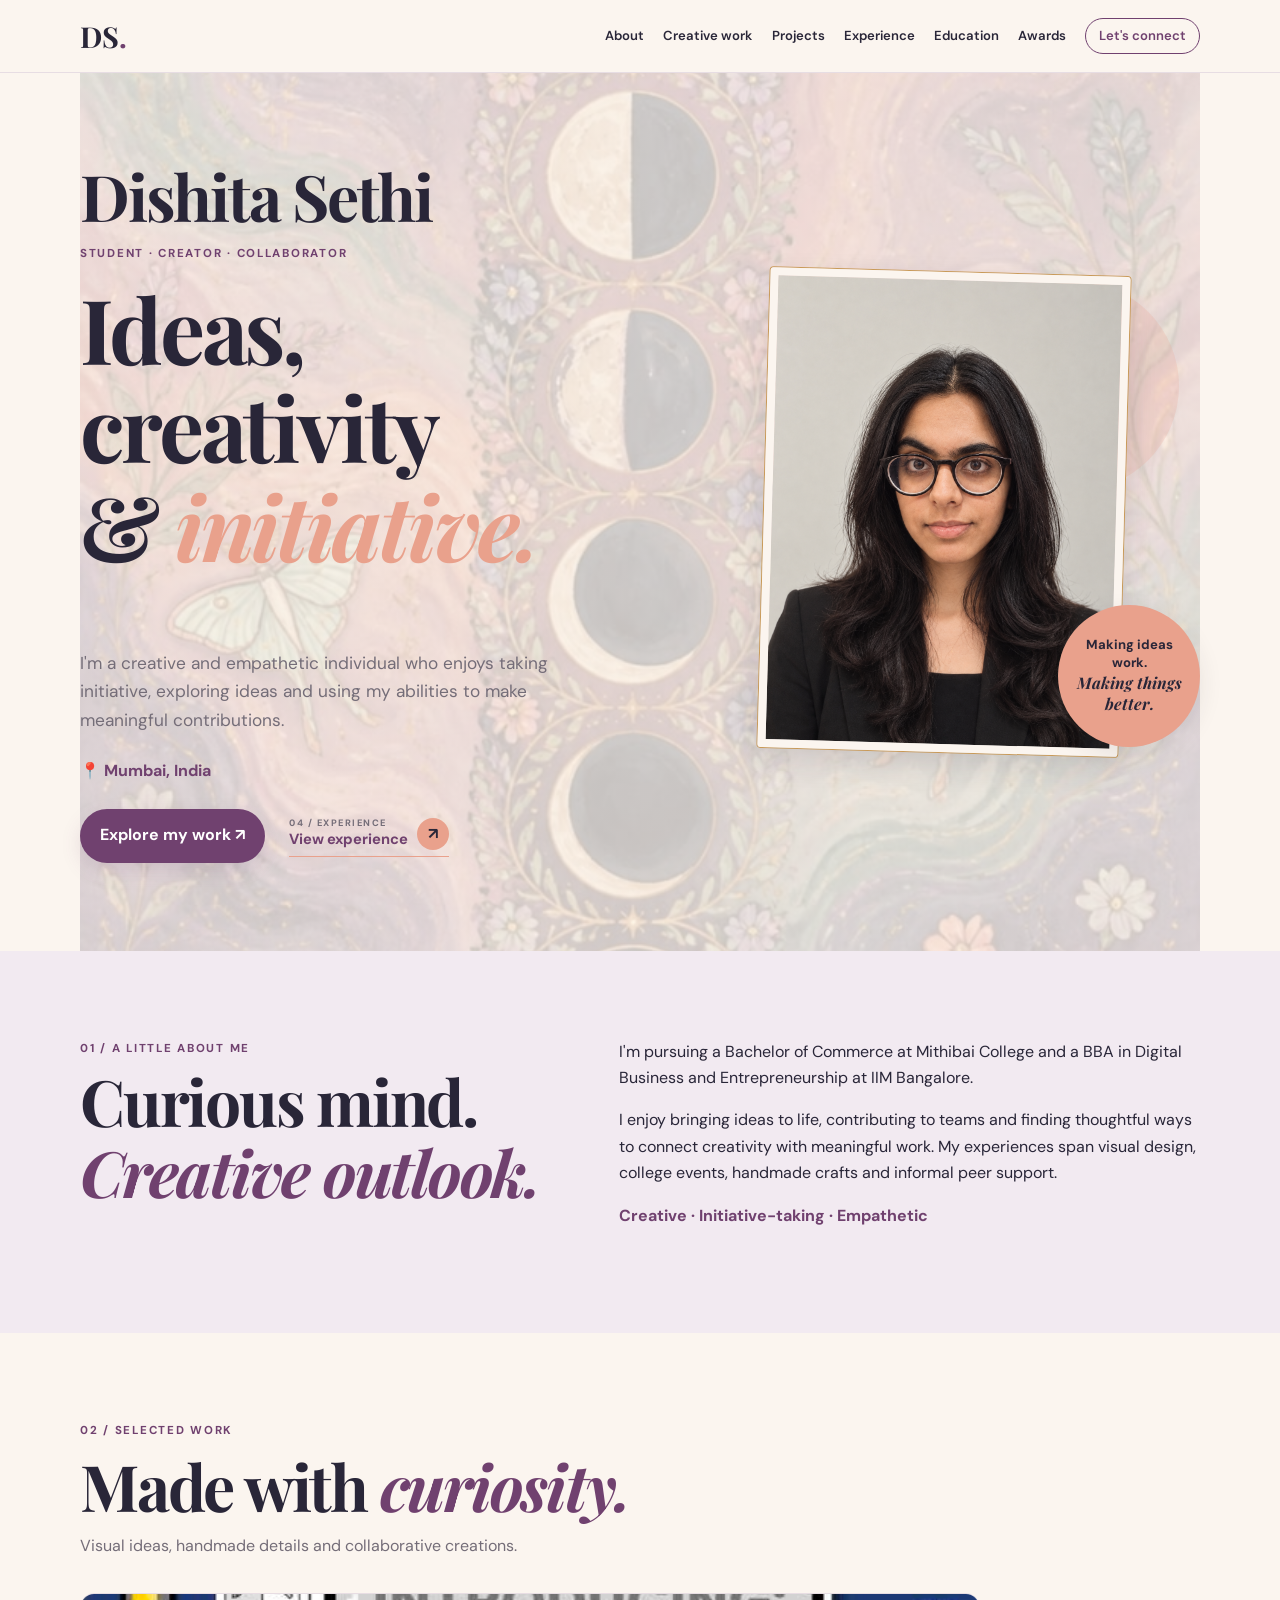
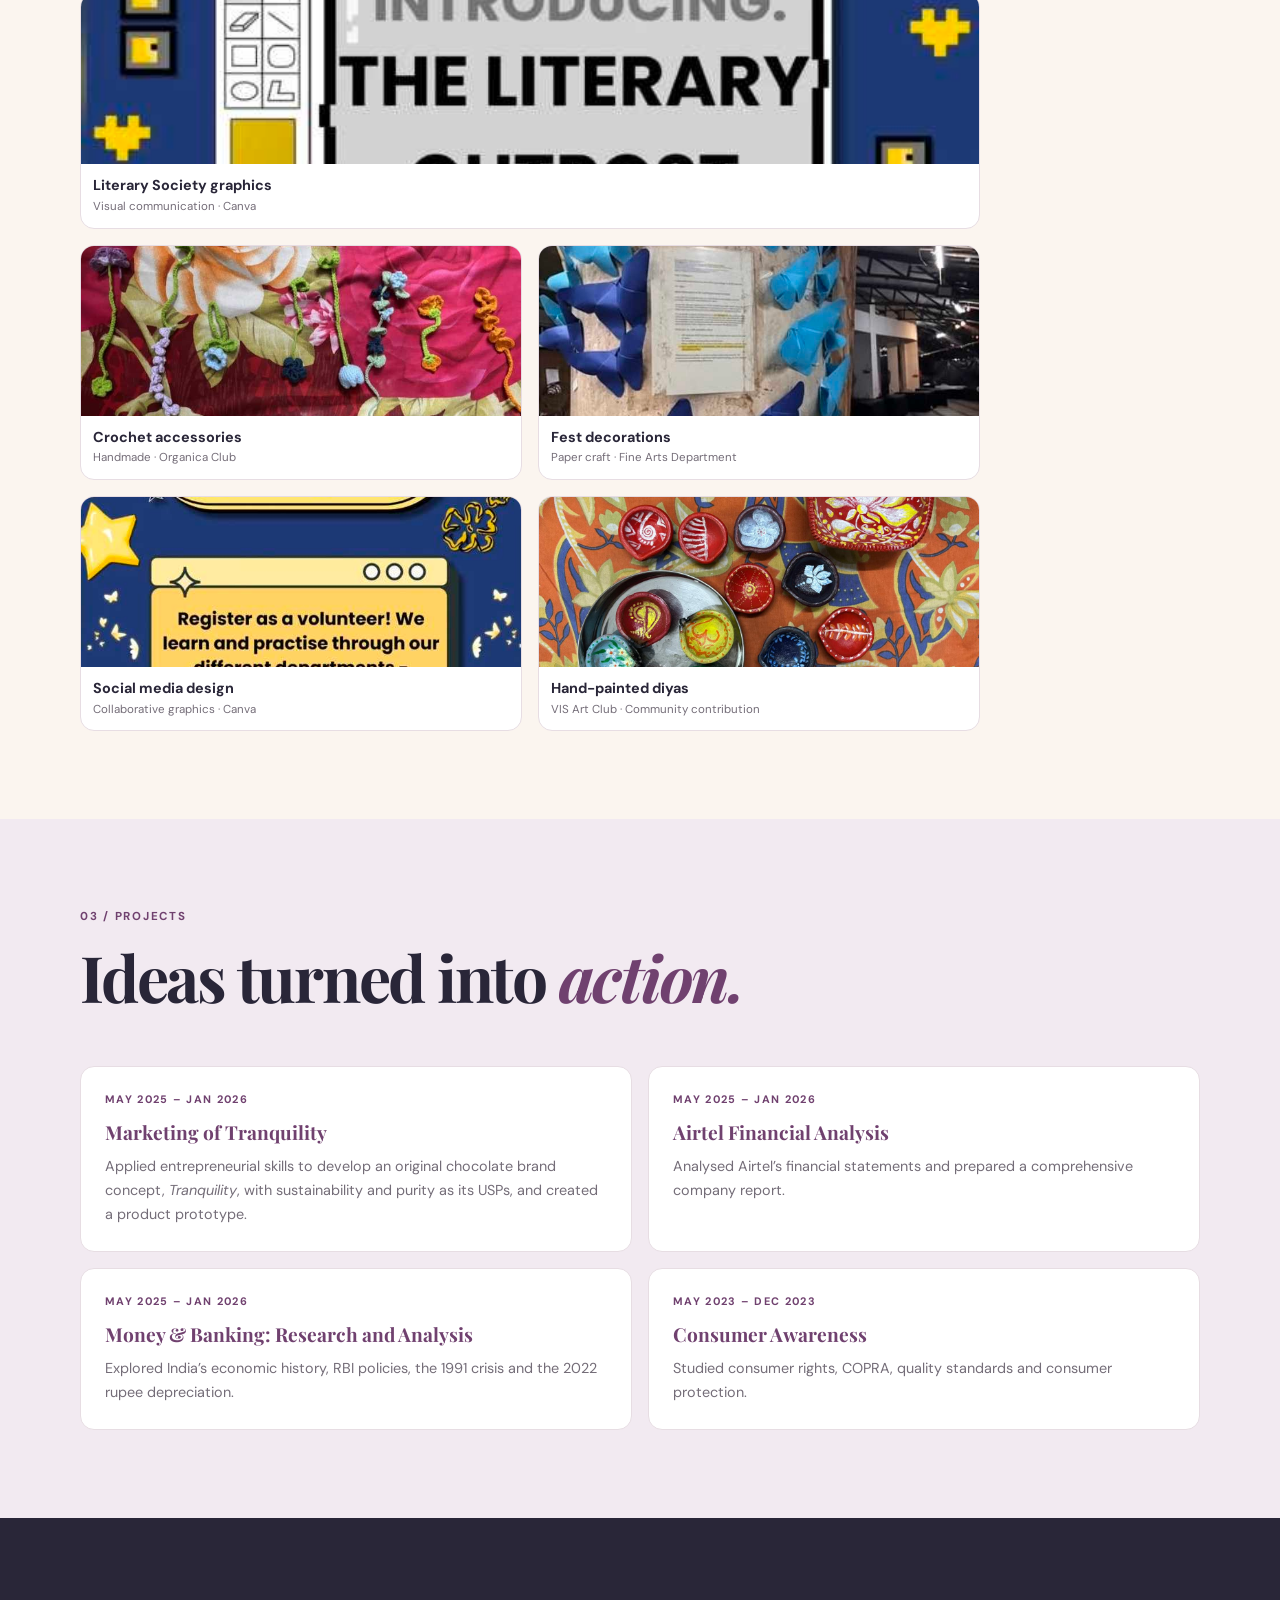
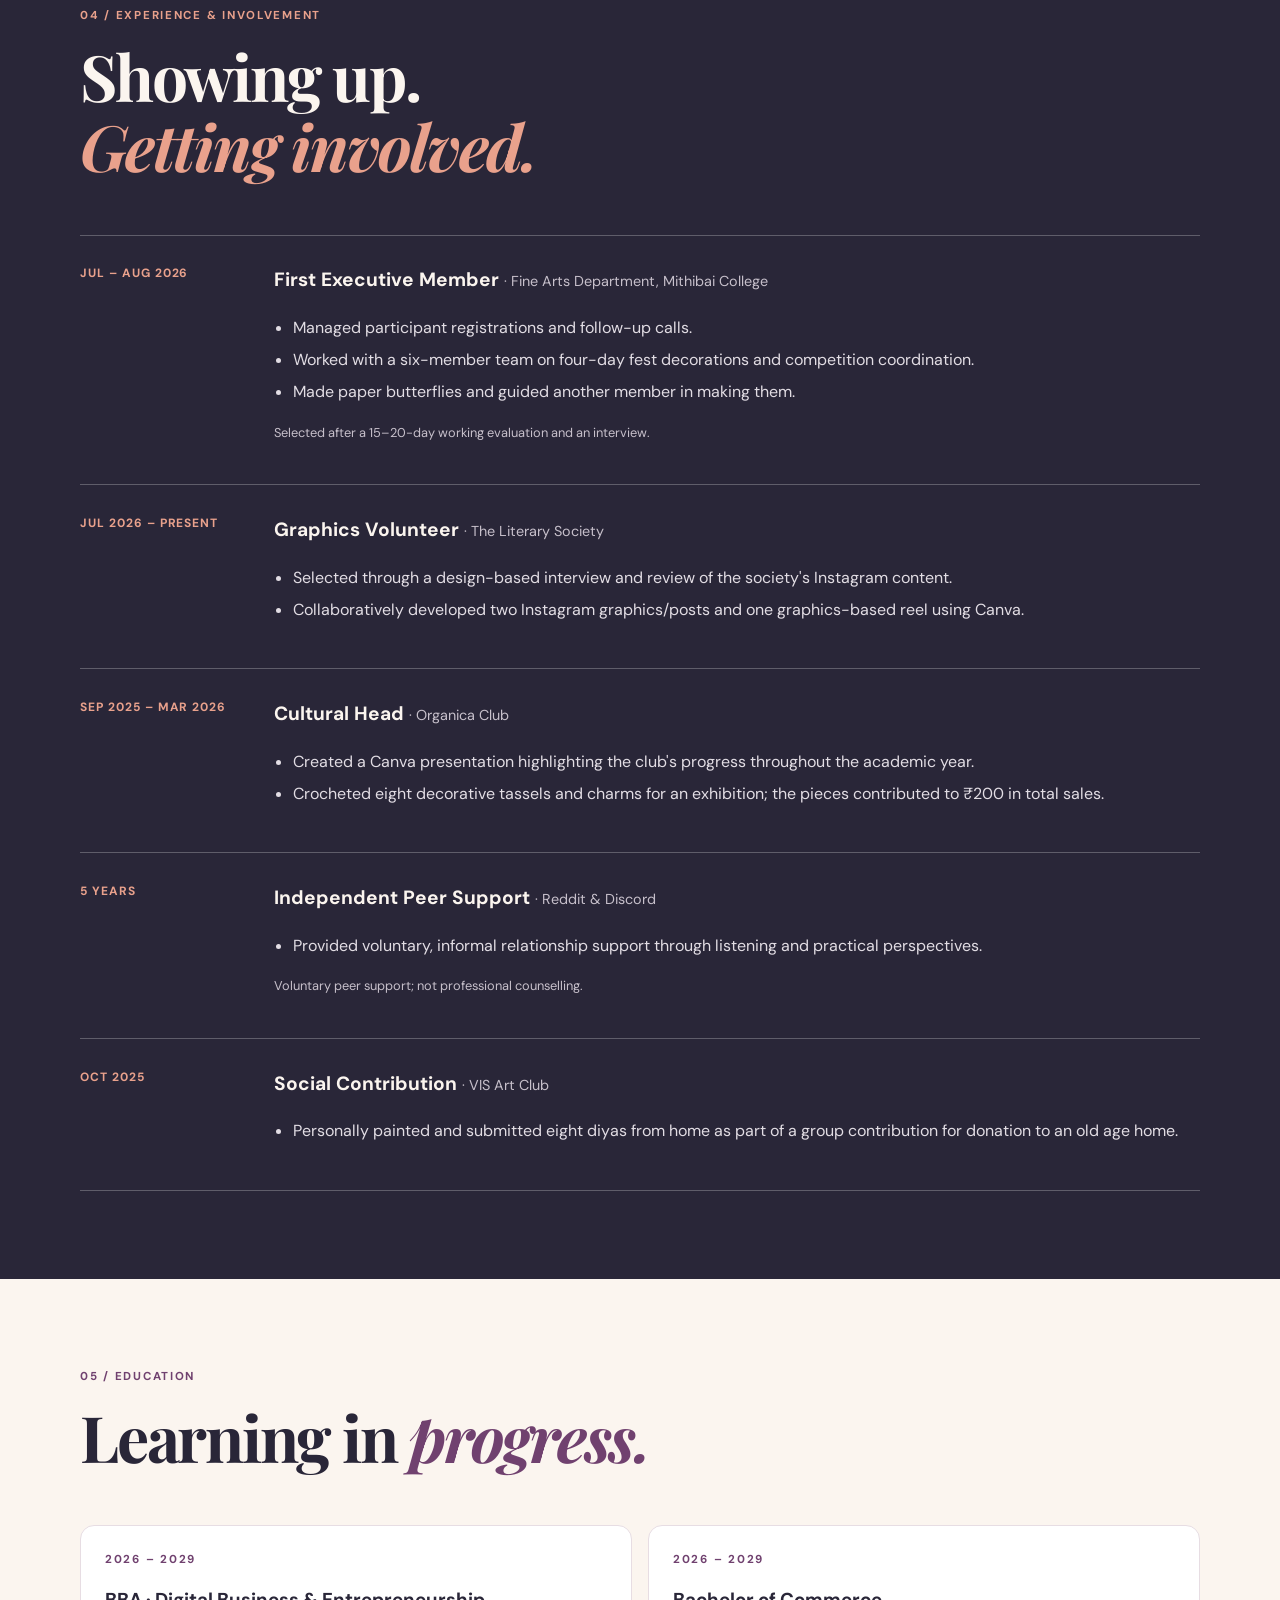
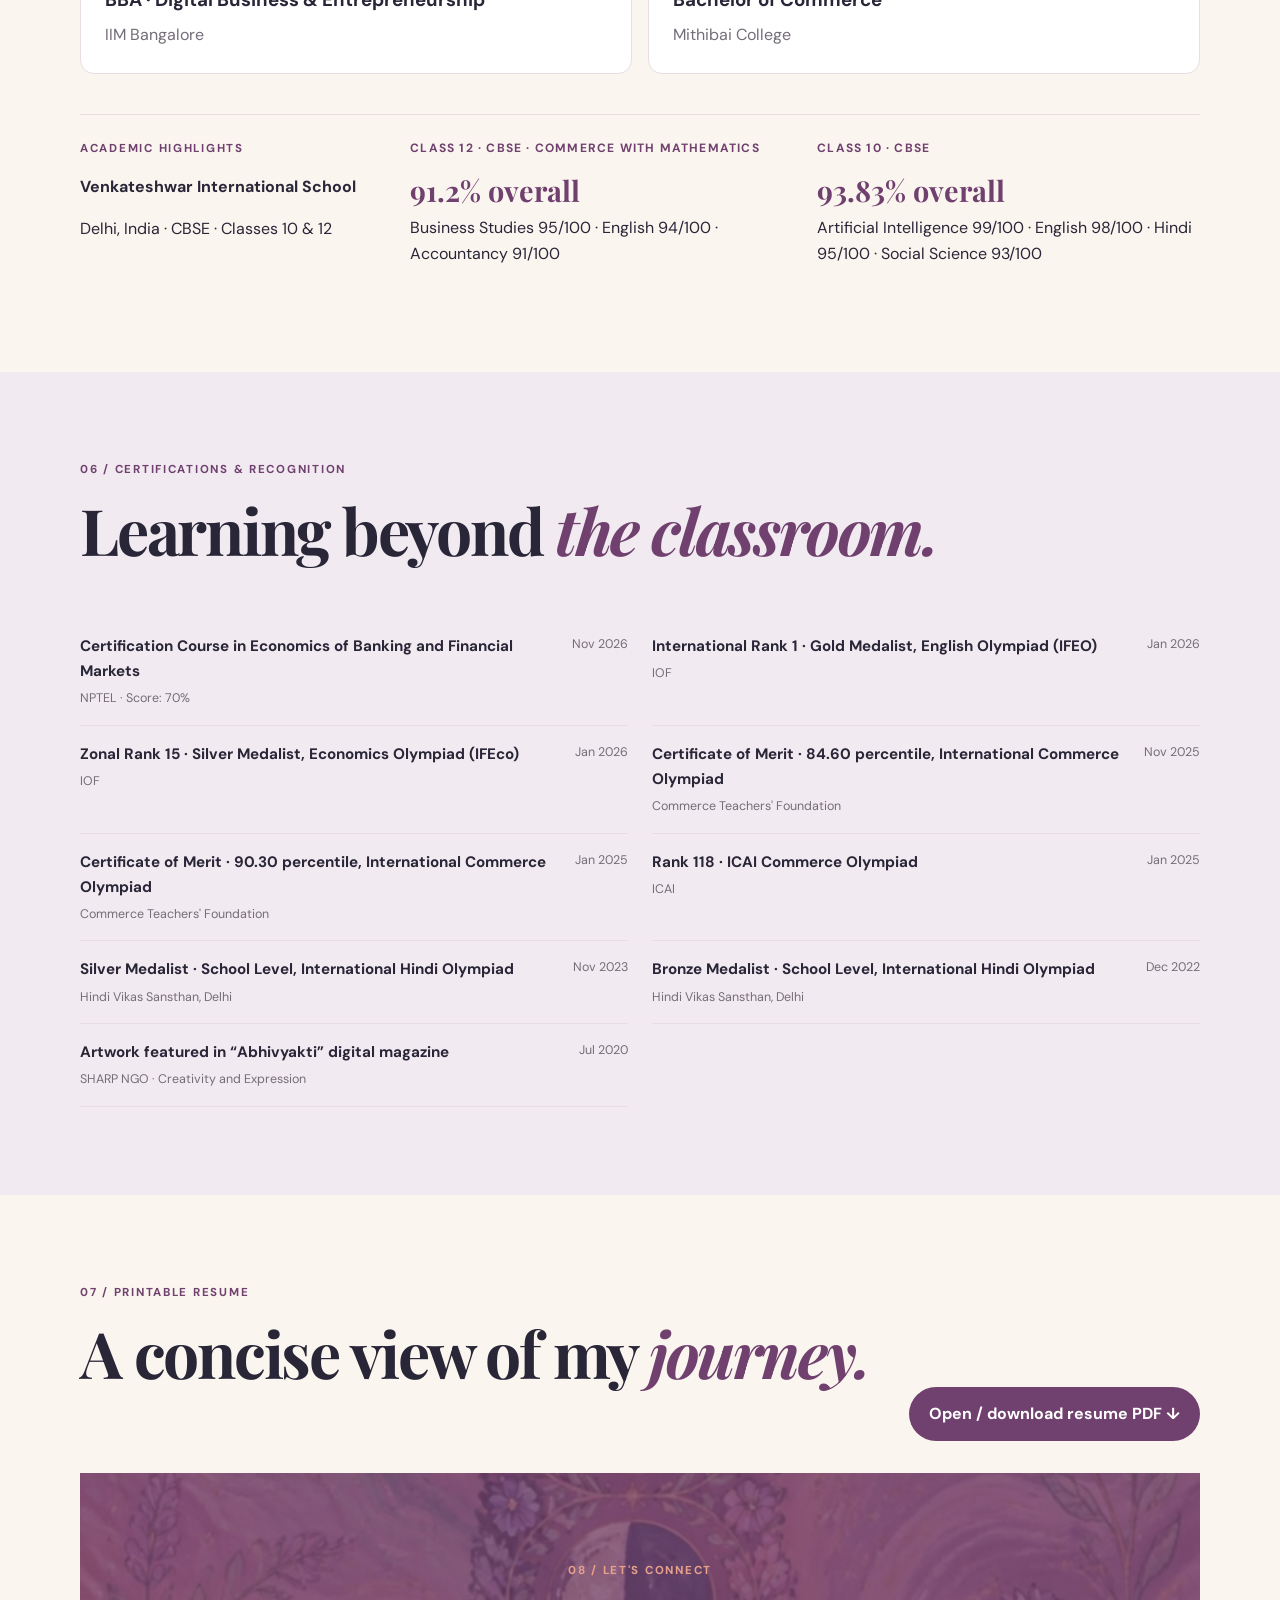
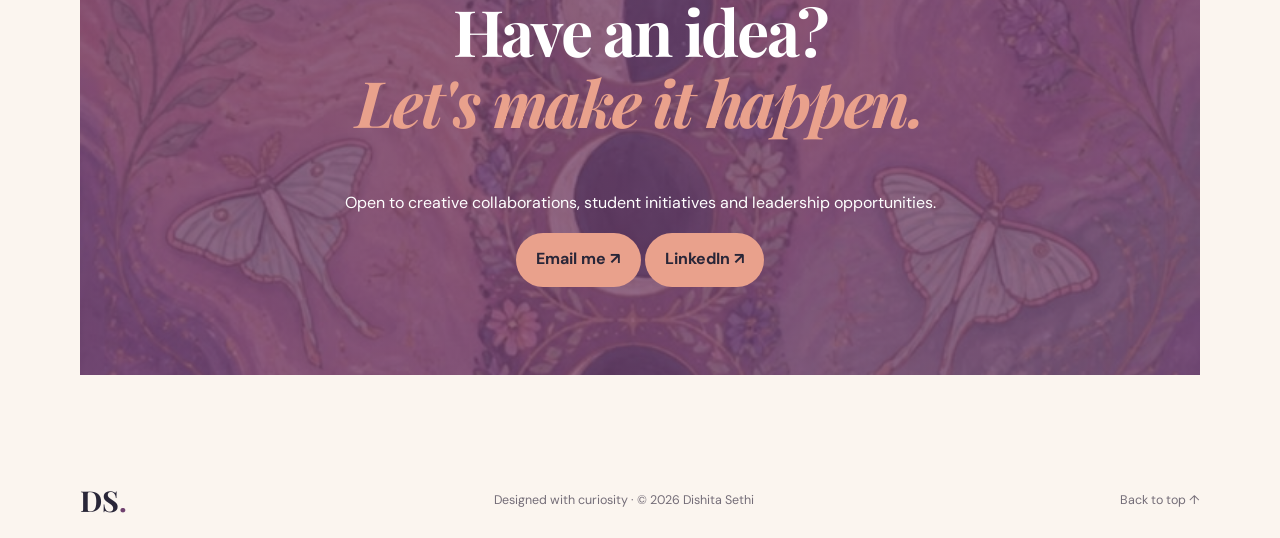
==== commit b8d16297: "Remove PDF explanatory note from section 07" ====
--- a/index.html
+++ b/index.html
@@ -130,8 +130,7 @@
 
     <section class="section container" id="resume">
       <div class="section-heading"><div><p class="eyebrow">07 / Printable resume</p><h2>A concise view of my <em>journey.</em></h2></div><a class="button" href="resume.PDF" target="_blank" rel="noopener">Open / download resume PDF ↓</a></div>
-      <p class="muted">The PDF link opens the separate one-page resume file.</p>
-    </section>
+      
 
     <section class="section contact" id="contact"><div class="container"><p class="eyebrow">08 / Let's connect</p><h2>Have an idea?<br><em>Let's make it happen.</em></h2><p>Open to creative collaborations, student initiatives and leadership opportunities.</p><div class="contact-links">
         <a class="button light" href="mailto:dishitasethi56@gmail.com">Email me ↗</a>
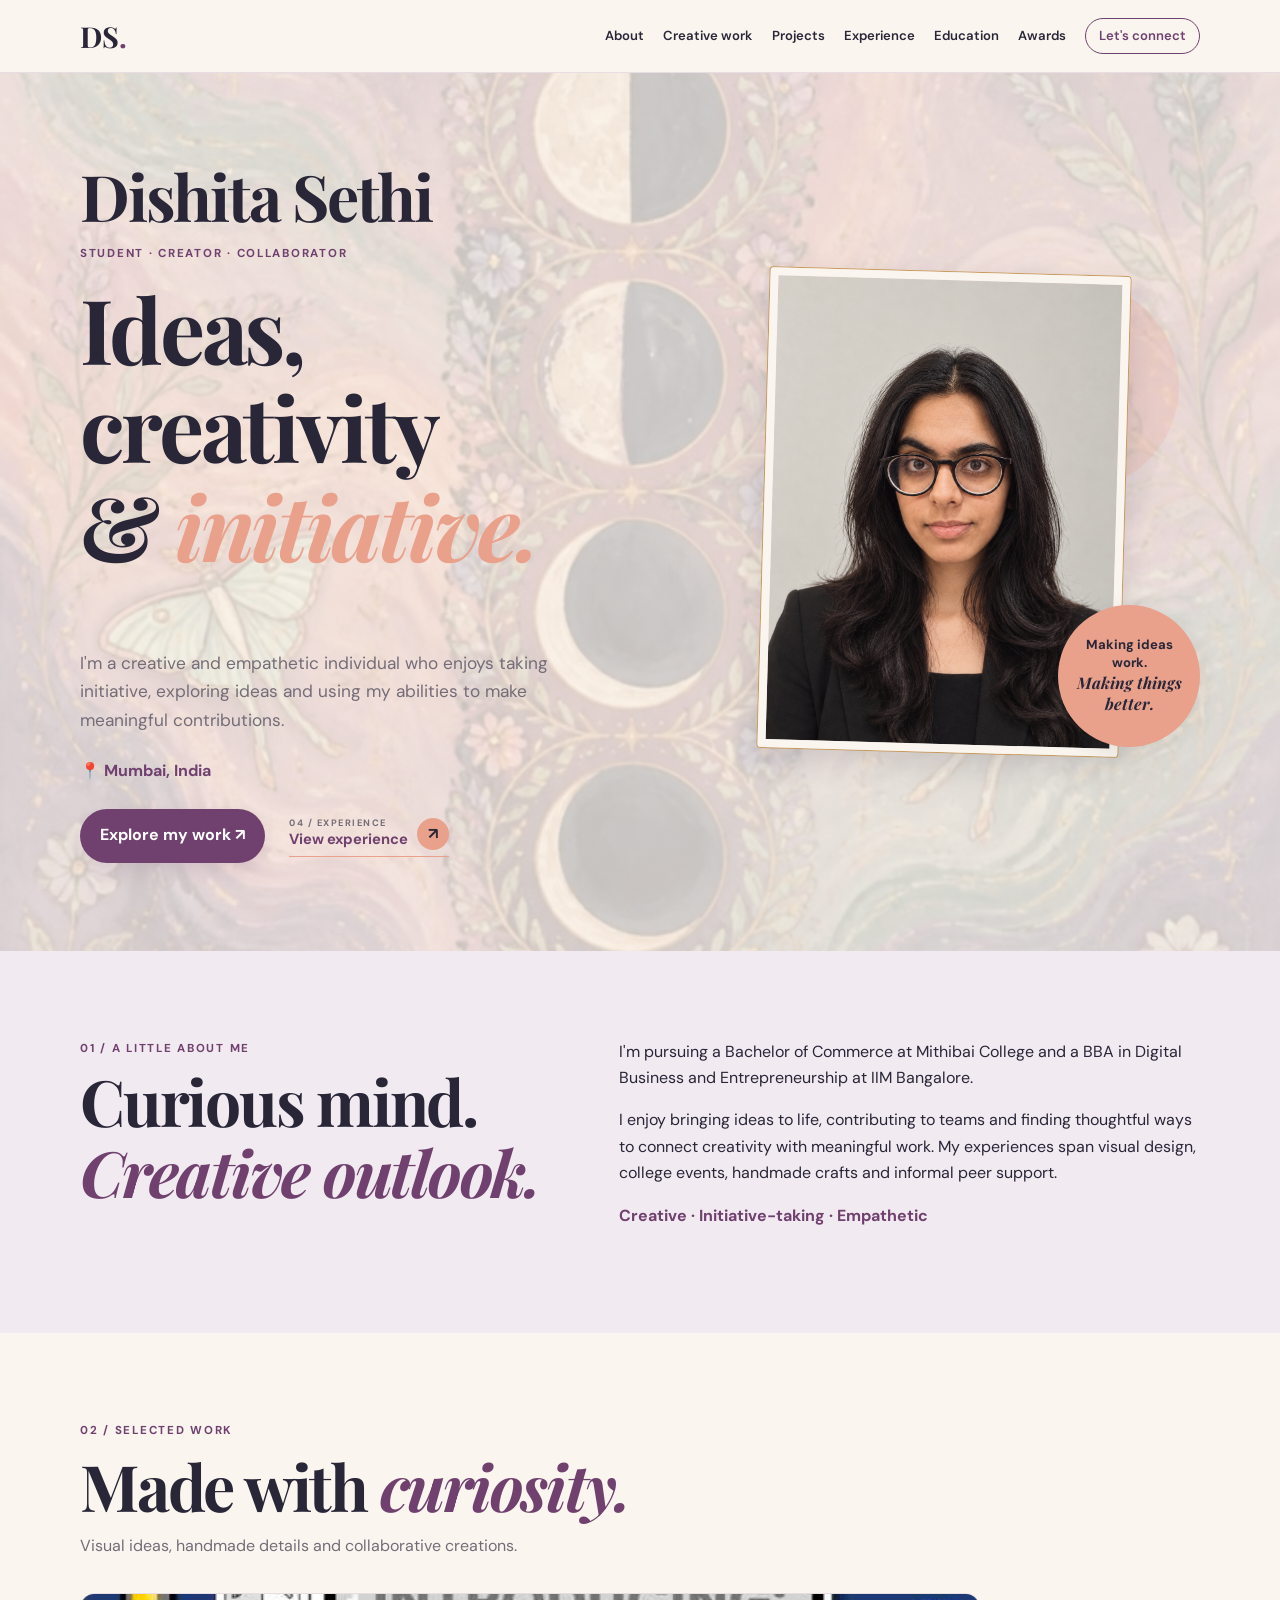
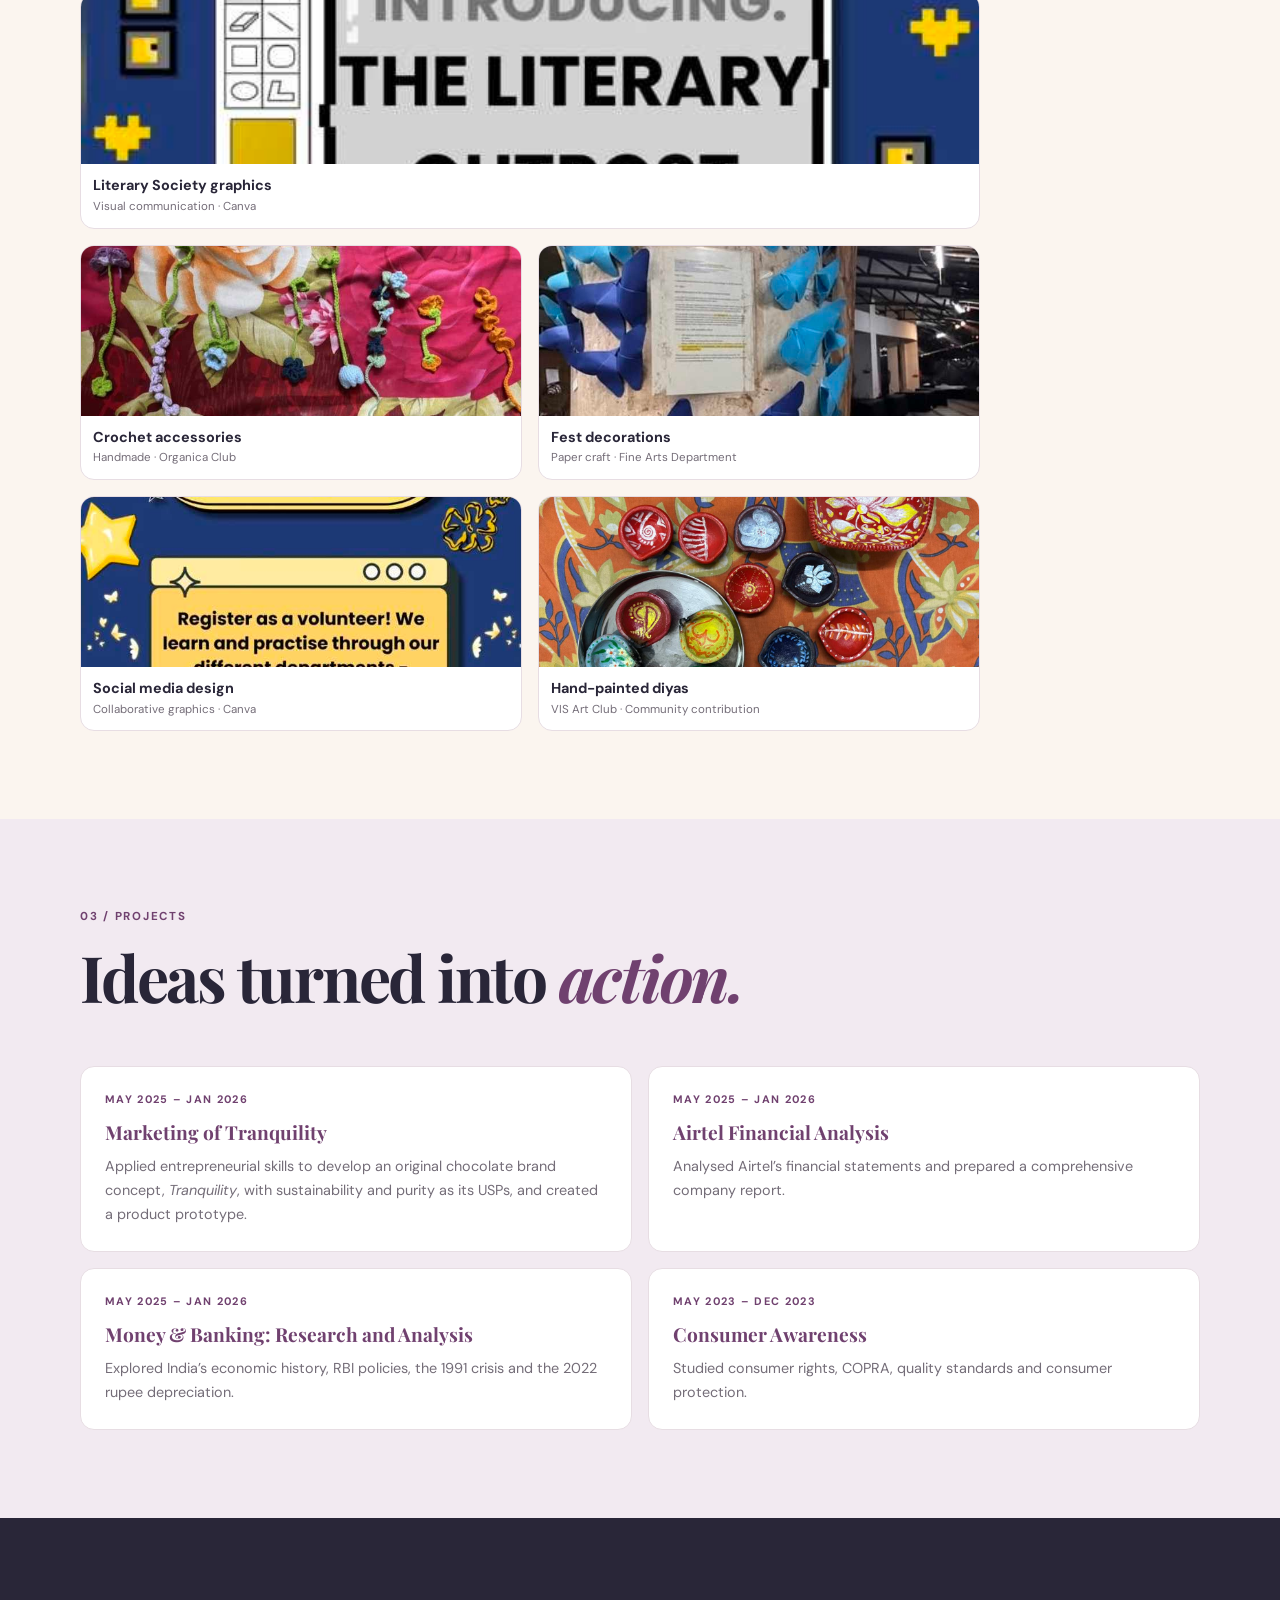
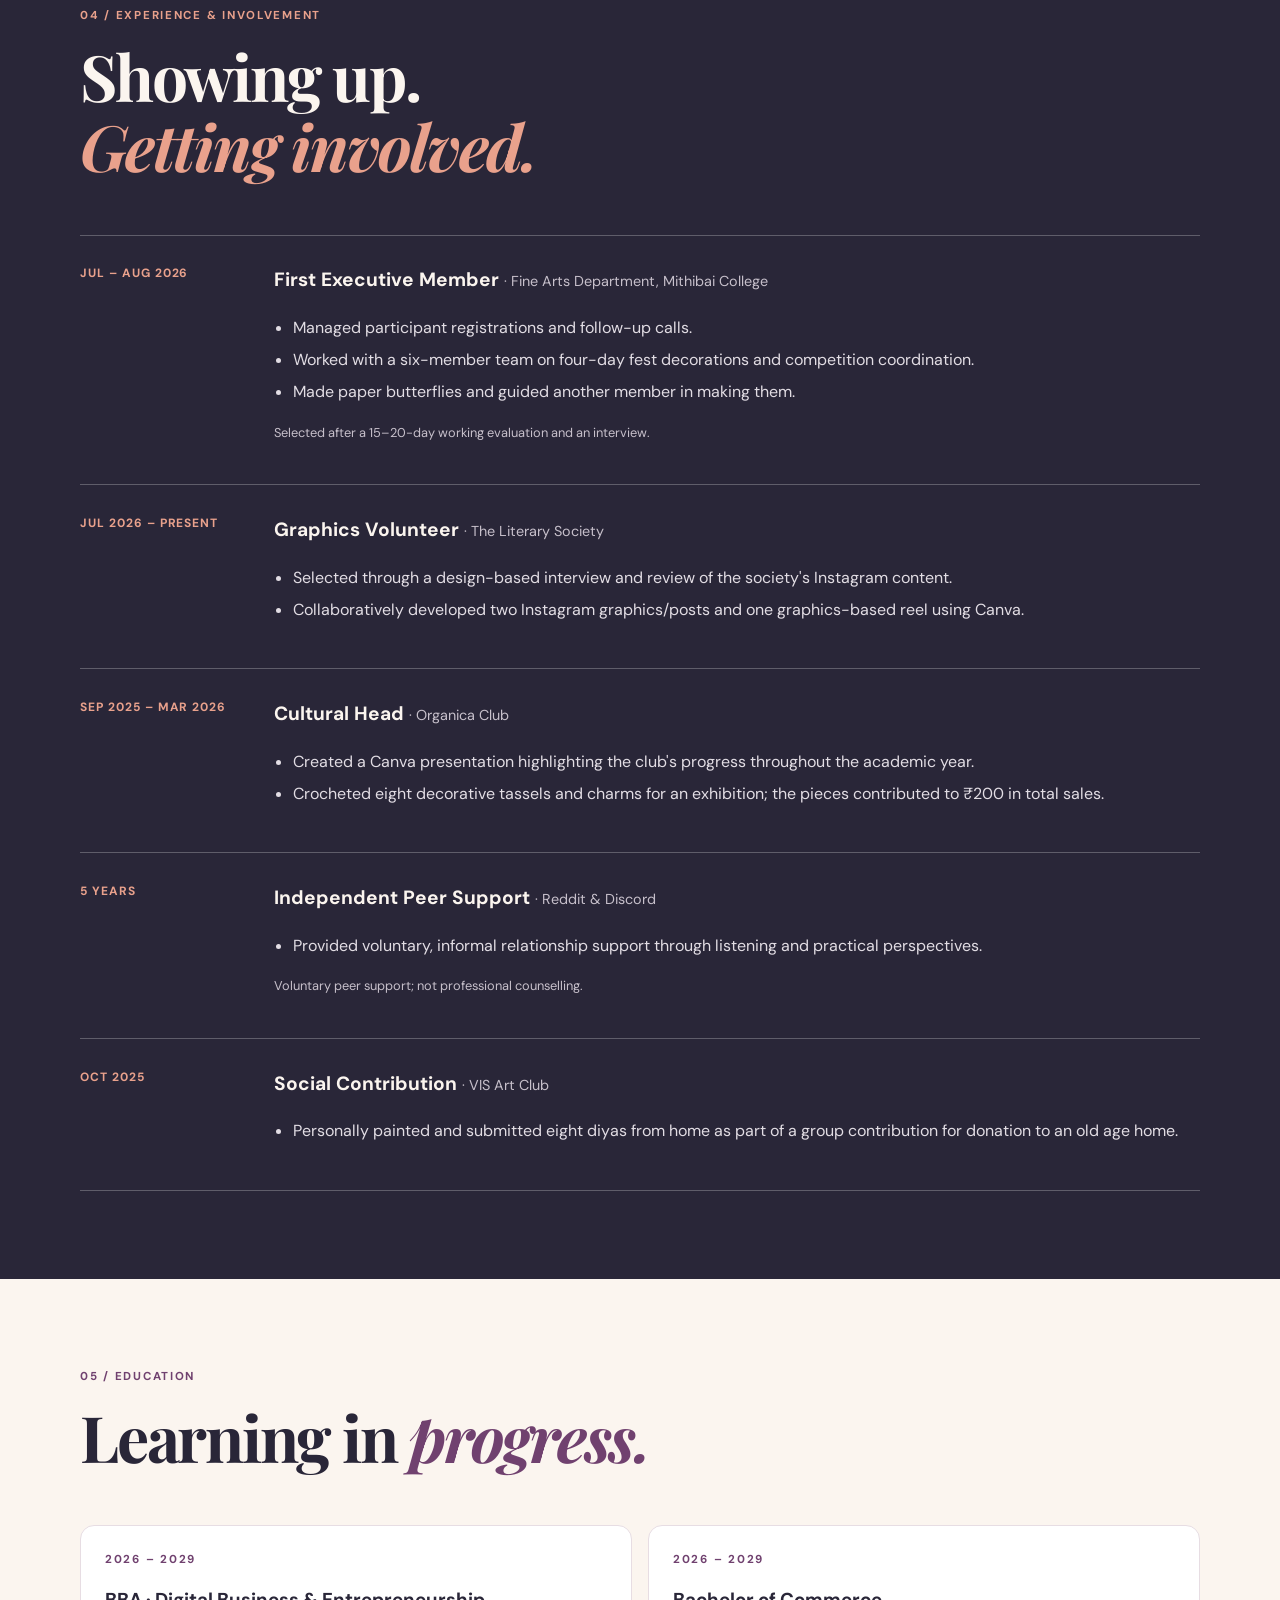
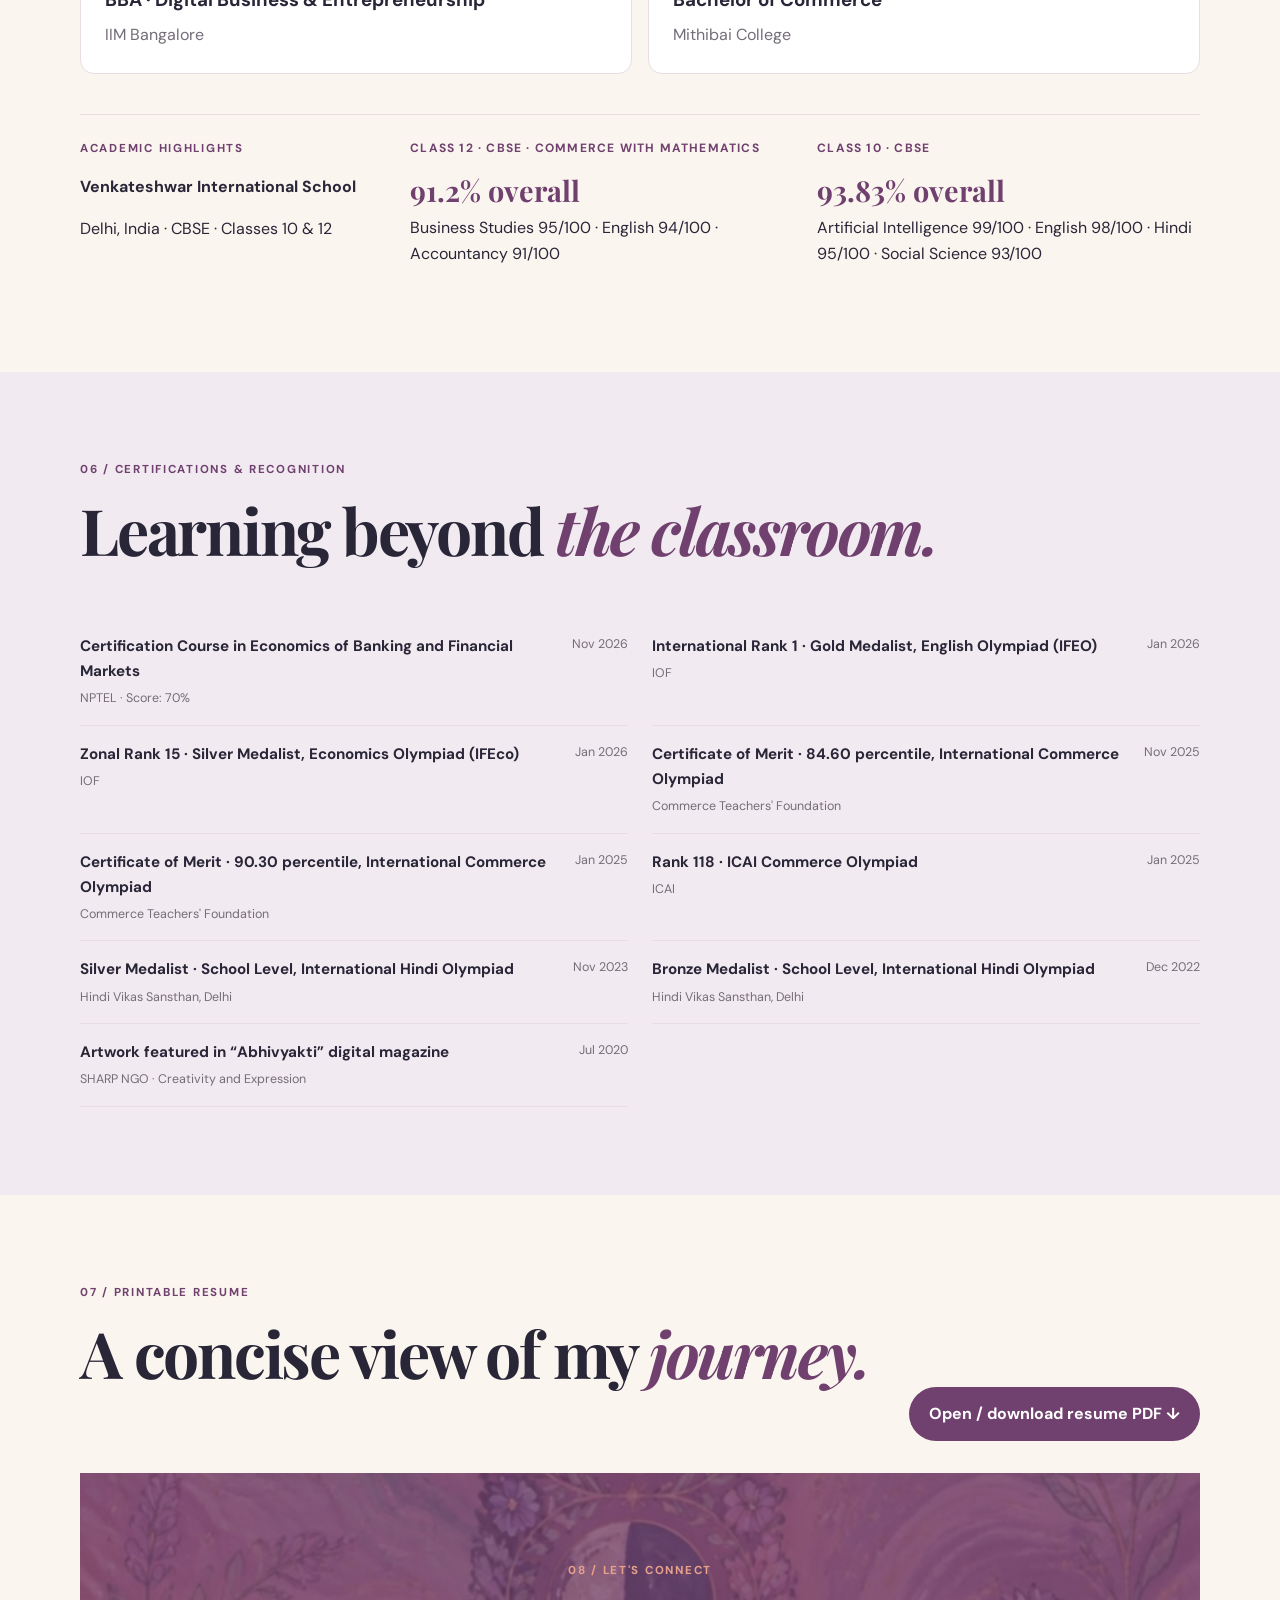
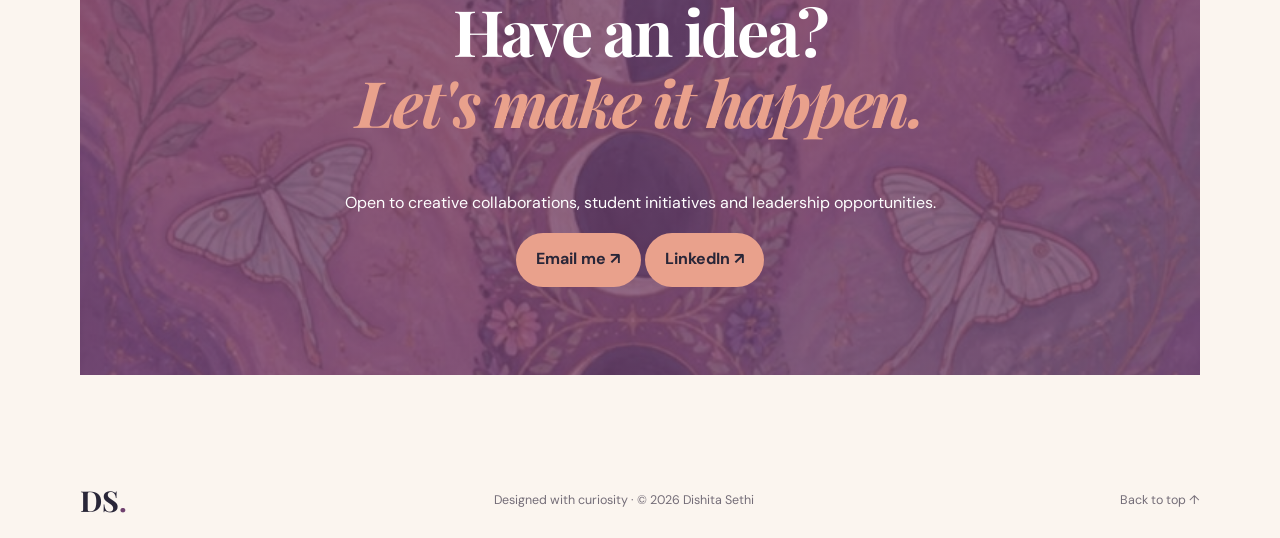
==== commit 265aeed6: "Refresh stylesheet cache for full-width hero background" ====
--- a/index.html
+++ b/index.html
@@ -8,7 +8,7 @@
   <link rel="preconnect" href="https://fonts.googleapis.com">
   <link rel="preconnect" href="https://fonts.gstatic.com" crossorigin>
   <link href="https://fonts.googleapis.com/css2?family=DM+Sans:wght@400;500;600;700&family=Playfair+Display:ital,wght@0,600;0,700;1,600&display=swap" rel="stylesheet">
-  <link rel="stylesheet" href="style.css?v=20261117-hero-bg2">
+  <link rel="stylesheet" href="style.css?v=20261117-hero-fullwidth">
 </head>
 <body>
   <a class="skip-link" href="#main">Skip to content</a>
--- a/style.css
+++ b/style.css
@@ -317,9 +317,13 @@
   transform: rotate(1.6deg);
 }
 .hero::before {
-  inset: 0;
-  width: auto;
+  top: 0;
+  bottom: 0;
+  left: 50%;
+  right: auto;
+  width: 100vw;
   height: auto;
+  transform: translateX(-50%);
   background:
     linear-gradient(rgba(251,245,239,.78), rgba(251,245,239,.78)),
     url("moon-phase-background.jpg") center center / cover no-repeat;
